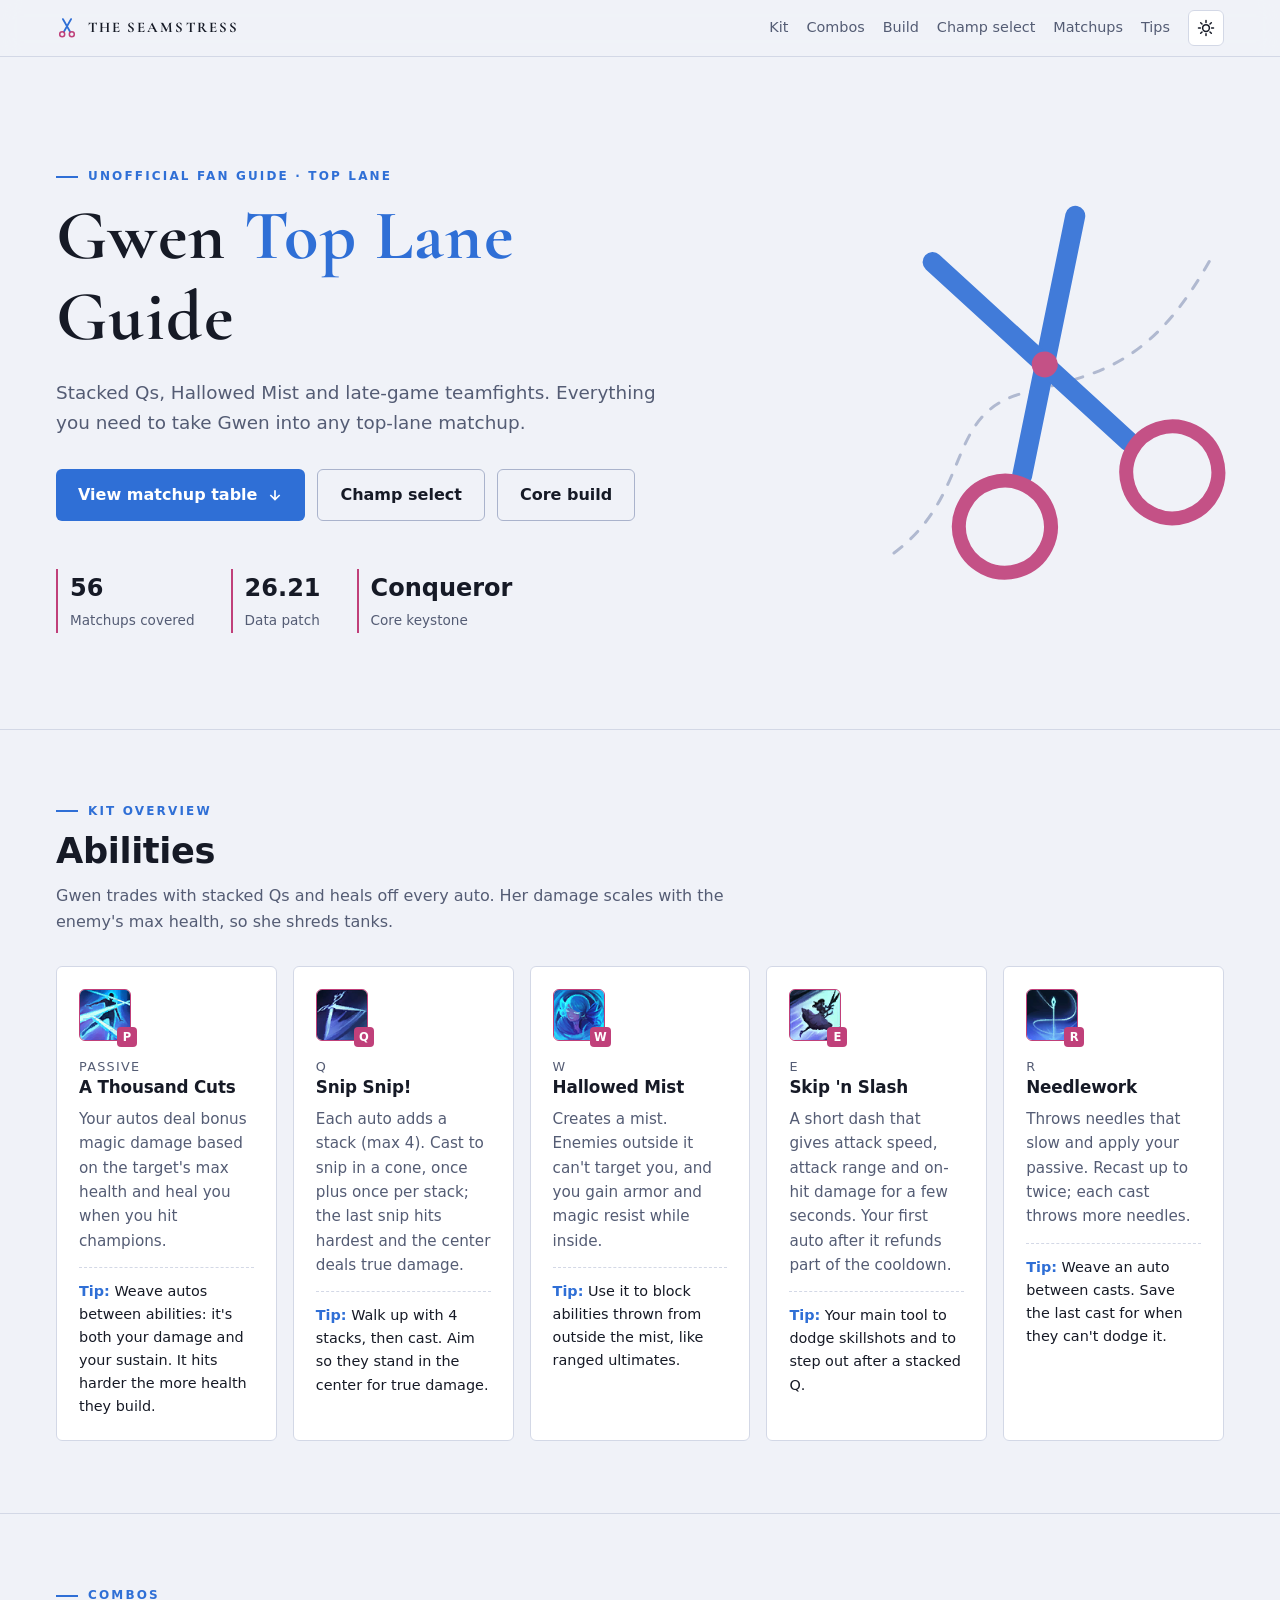
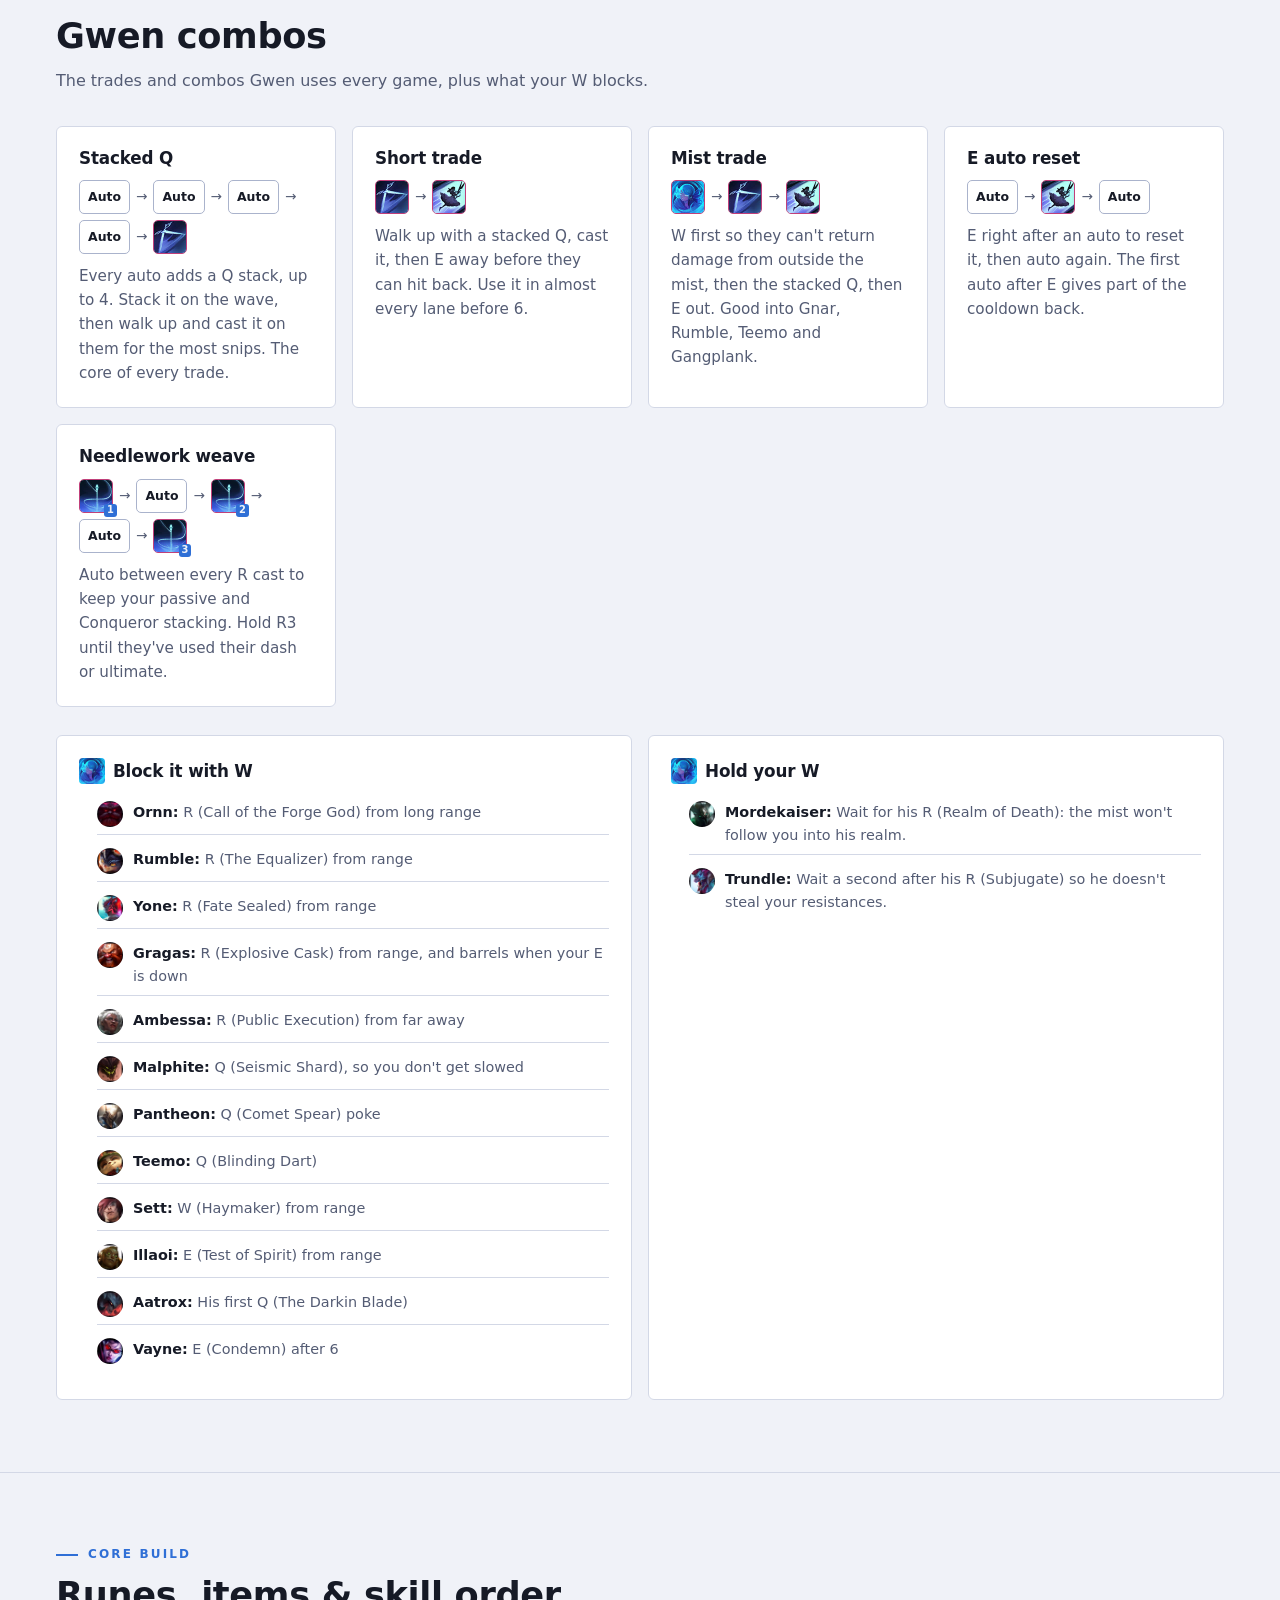
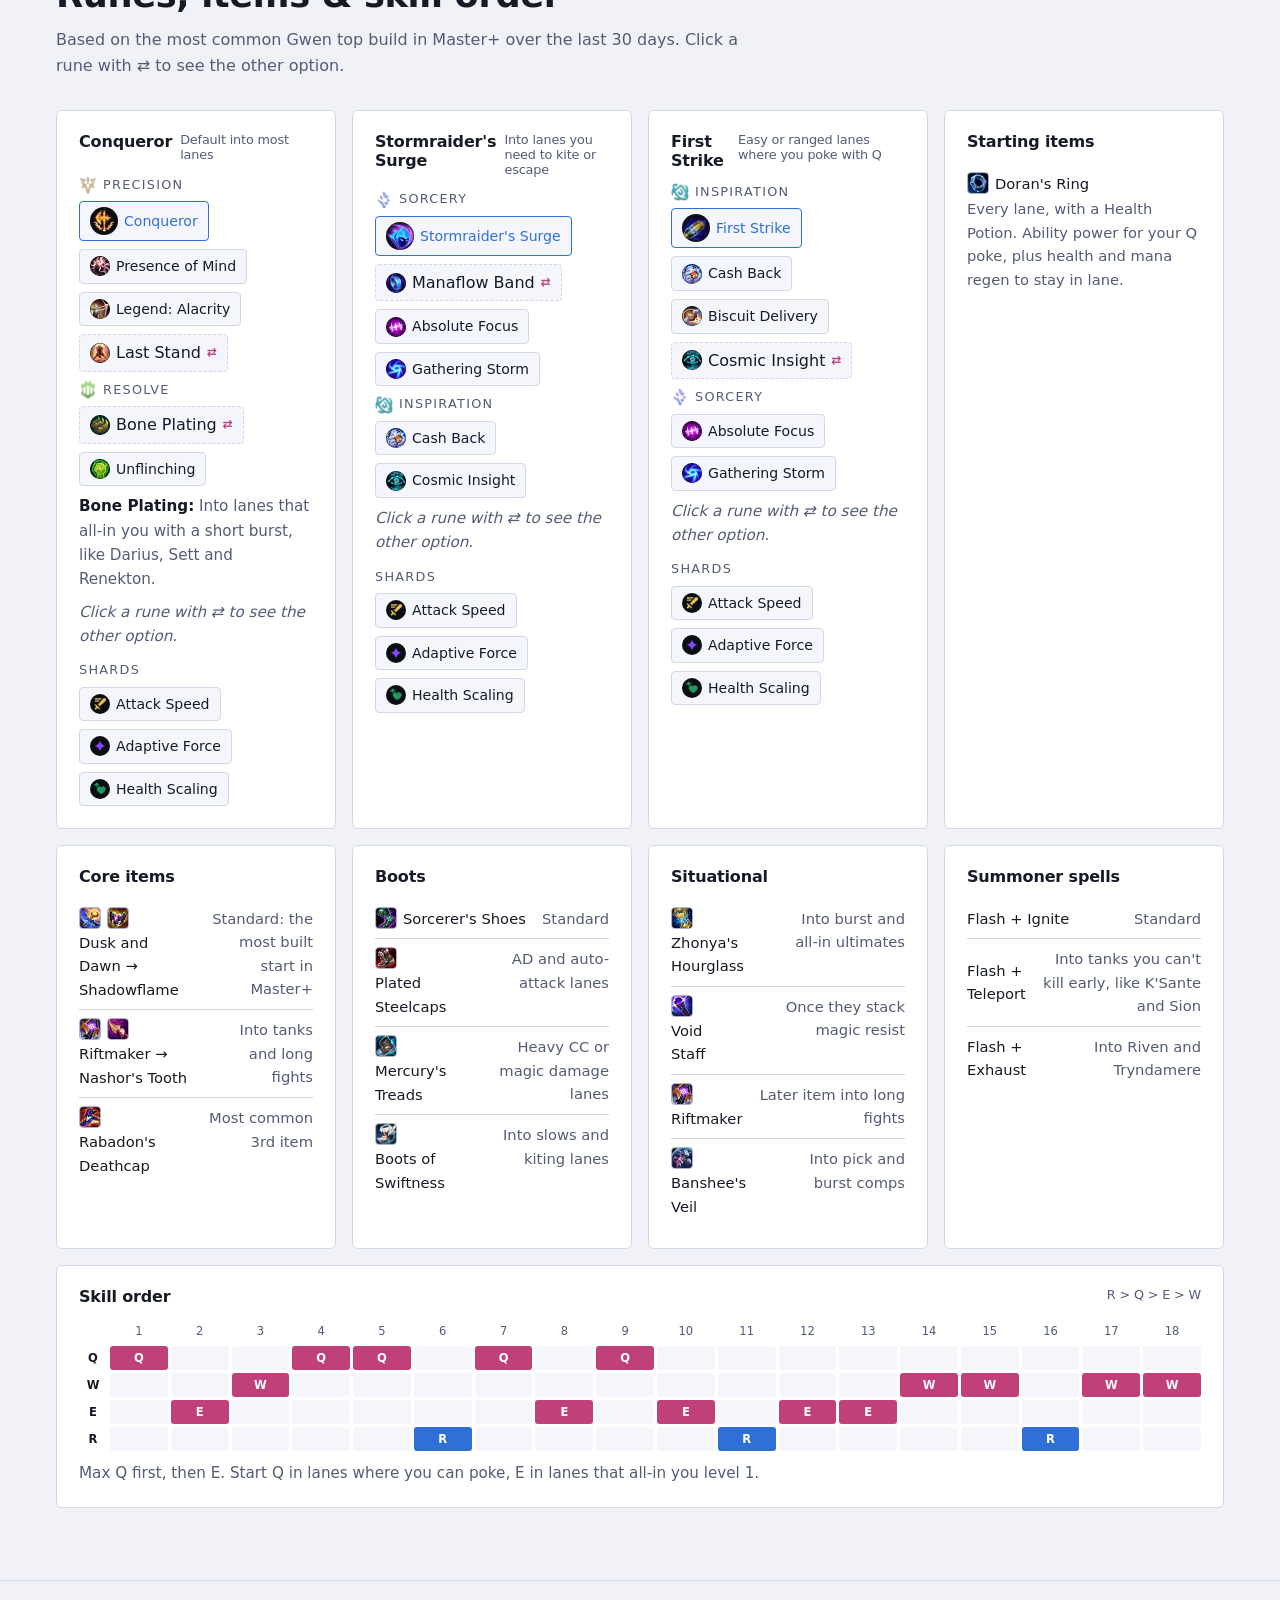
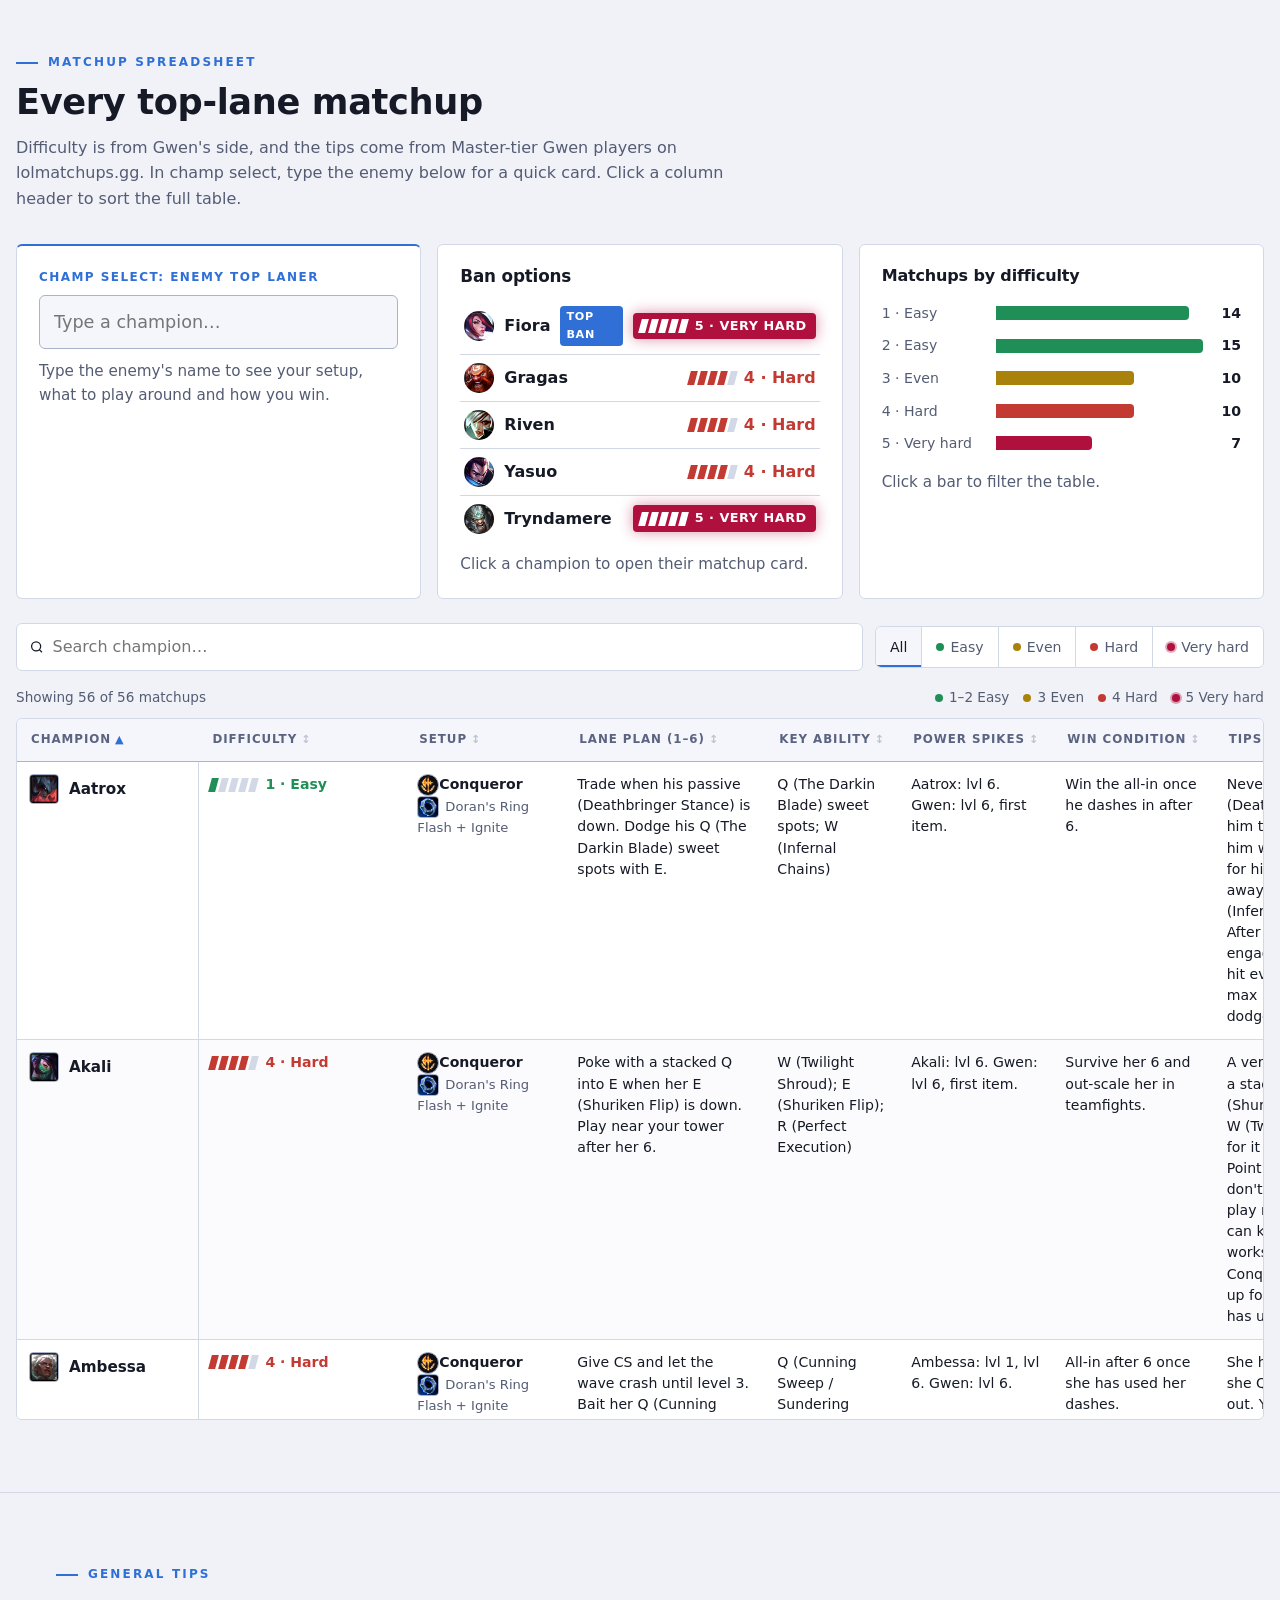
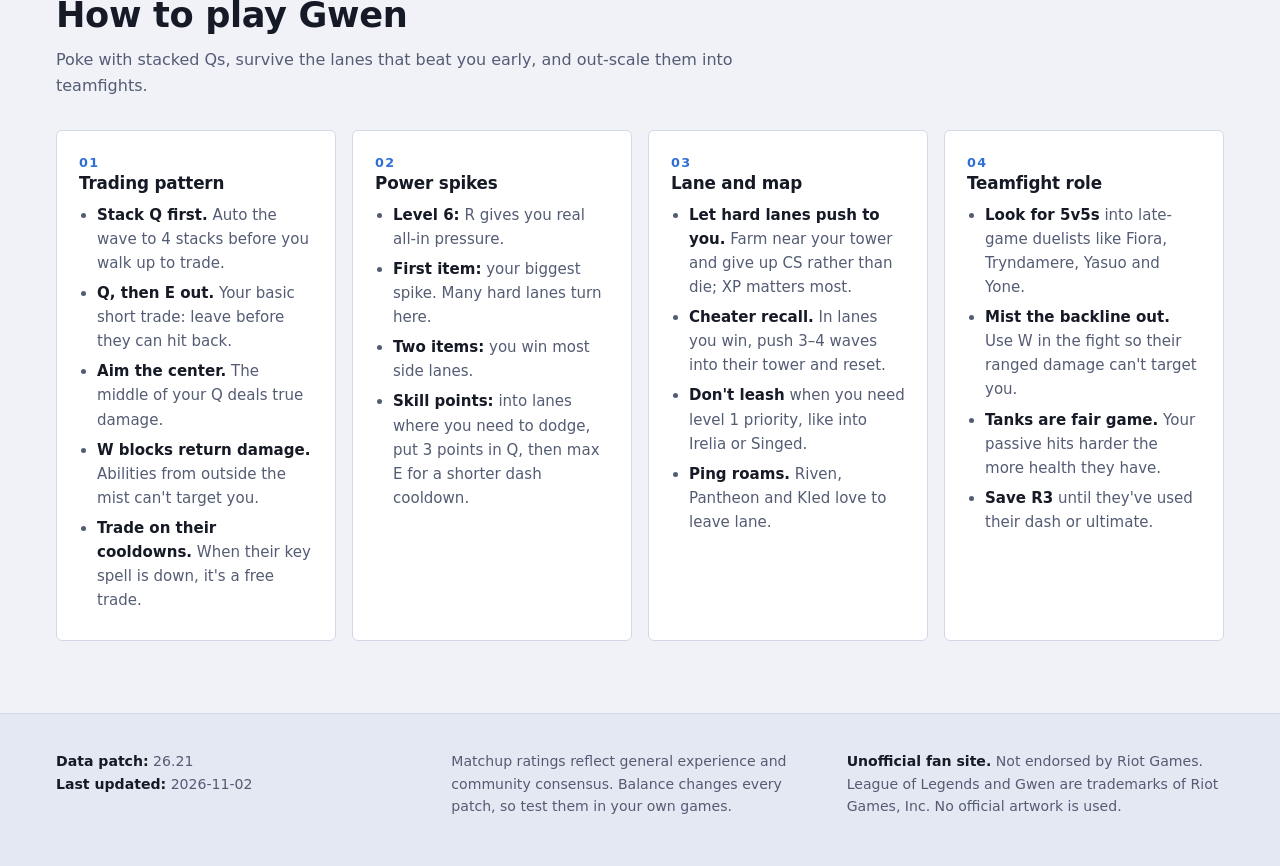
==== index.html @ 70c0755f "Add files via upload" ====
<!doctype html>
<html lang="en">
<head>
<meta charset="utf-8">
<meta name="viewport" content="width=device-width, initial-scale=1">
<title>Gwen Top Guide</title>
<meta name="description" content="A Gwen top lane guide: runes, build, combos and a searchable sheet of every matchup with setup, lane plan and win condition.">
<meta name="theme-color" content="#0d1018">
<!-- Preview card for links shared on Discord, Reddit, Twitter/X -->
<meta property="og:type" content="website">
<meta property="og:url" content="https://holymolystar.github.io/gwen-guide/">
<meta property="og:title" content="Gwen Top Lane Guide">
<meta property="og:description" content="Runes, build, combos and every top-lane matchup for Gwen.">
<meta property="og:image" content="https://holymolystar.github.io/gwen-guide/og-image.png">
<meta property="og:image:width" content="1200">
<meta property="og:image:height" content="630">
<meta name="twitter:card" content="summary_large_image">
<meta name="twitter:image" content="https://holymolystar.github.io/gwen-guide/og-image.png">
<meta name="twitter:title" content="Gwen Top Lane Guide">
<meta name="twitter:description" content="Runes, build, combos and every top-lane matchup for Gwen.">
<link rel="icon" type="image/svg+xml" href="data:image/svg+xml,%3Csvg xmlns='http://www.w3.org/2000/svg' viewBox='0 0 64 64'%3E%3Crect width='64' height='64' rx='12' fill='%230d1018'/%3E%3Cg fill='none' stroke-linecap='round'%3E%3Cpath d='M23 43L44 6M41 43L20 6' stroke='%237fb2ff' stroke-width='5'/%3E%3Ccircle cx='18' cy='50' r='7' stroke='%23f08cb6' stroke-width='4'/%3E%3Ccircle cx='46' cy='50' r='7' stroke='%23f08cb6' stroke-width='4'/%3E%3C/g%3E%3C/svg%3E">
<style>
  :root {
    --bg: #0f1419;
    --bg-2: #161d25;
    --surface: #1b232d;
    --surface-2: #222c38;
    --line: #2f3b49;
    --line-strong: #46556a;
    --text: #e6ebf0;
    --text-dim: #9aa7b6;
    --steel: #b9c4d0;
    --accent: #d8b25a;
    --accent-2: #4fd1e0;
    --accent-ink: #11161c;
    --easy: #3fb67a;
    --even: #d9b53c;
    --hard: #e0574f;
    --vhard: #ff2e63;
    --shadow: 0 10px 30px rgba(0,0,0,.35);
    --radius: 6px;
    color-scheme: dark;
  }
  :root[data-theme="light"] {
    --bg: #eef1f5;
    --bg-2: #e3e8ee;
    --surface: #ffffff;
    --surface-2: #f4f6f9;
    --line: #d3dae3;
    --line-strong: #aeb9c7;
    --text: #18202a;
    --text-dim: #566375;
    --steel: #5b6878;
    --accent: #a77a14;
    --accent-2: #0b8a99;
    --accent-ink: #ffffff;
    --easy: #1f8f57;
    --even: #a8820b;
    --hard: #c23a32;
    --vhard: #b0103d;
    --shadow: 0 10px 30px rgba(20,30,45,.10);
    color-scheme: light;
  }
  @media (prefers-color-scheme: light) {
    :root:not([data-theme="dark"]) {
      --bg: #eef1f5; --bg-2: #e3e8ee; --surface: #ffffff; --surface-2: #f4f6f9;
      --line: #d3dae3; --line-strong: #aeb9c7; --text: #18202a; --text-dim: #566375;
      --steel: #5b6878; --accent: #a77a14; --accent-2: #0b8a99; --accent-ink: #ffffff;
      --easy: #1f8f57; --even: #a8820b; --hard: #c23a32; --vhard: #b0103d;
      --shadow: 0 10px 30px rgba(20,30,45,.10);
      color-scheme: light;
    }
  }

  * { box-sizing: border-box; }
  html { scroll-behavior: smooth; }
  body {
    margin: 0;
    background: var(--bg);
    color: var(--text);
    font: 16px/1.6 "Inter", "Segoe UI", system-ui, -apple-system, Roboto, Helvetica, Arial, sans-serif;
    -webkit-font-smoothing: antialiased;
  }
  a { color: var(--accent-2); }
  .wrap { max-width: 1200px; margin: 0 auto; padding: 0 16px; }
  .wrap.wide { max-width: 1480px; }
  section { padding: 72px 0; border-top: 1px solid var(--line); }
  h1, h2, h3 { line-height: 1.15; letter-spacing: -.01em; margin: 0; }
  h2 { font-size: clamp(1.6rem, 3vw, 2.2rem); }
  .eyebrow {
    font-size: .75rem; font-weight: 700; letter-spacing: .18em; text-transform: uppercase;
    color: var(--accent); margin-bottom: 10px; display: flex; align-items: center; gap: 10px;
  }
  .eyebrow::before { content: ""; width: 22px; height: 2px; background: var(--accent); }
  .section-lead { color: var(--text-dim); max-width: 70ch; margin: 12px 0 32px; }

  /* Top bar */
  .topbar {
    position: sticky; top: 0; z-index: 50;
    background: color-mix(in srgb, var(--bg) 85%, transparent);
    backdrop-filter: blur(10px);
    border-bottom: 1px solid var(--line);
  }
  .topbar .wrap { display: flex; align-items: center; justify-content: space-between; height: 56px; gap: 12px; }
  .brand { display: flex; align-items: center; gap: 10px; font-weight: 700; letter-spacing: .04em; color: var(--text); text-decoration: none; }
  .brand-mark { width: 22px; height: 22px; position: relative; }
  .brand-mark::before, .brand-mark::after {
    content: ""; position: absolute; inset: 0; border: 2px solid var(--accent); transform: rotate(45deg);
  }
  .brand-mark::after { inset: 6px; background: var(--accent-2); border: 0; }
  .nav { display: flex; gap: 18px; align-items: center; }
  .nav a { color: var(--text-dim); text-decoration: none; font-size: .9rem; transition: color .2s; }
  .nav a:hover { color: var(--text); }
  .nav a.nav-cta { color: var(--accent-ink); background: var(--accent); font-weight: 700; padding: 6px 12px; border-radius: var(--radius); }
  .nav a.nav-cta:hover { color: var(--accent-ink); filter: brightness(1.08); }
  @media (max-width: 760px) { .nav a.nav-cta { display: inline-block; font-size: .8rem; padding: 5px 10px; } }
  .toplane-banner { margin-top: 28px; display: flex; align-items: center; justify-content: space-between; gap: 20px; flex-wrap: wrap;
    padding: 24px; border: 1px solid var(--accent); border-radius: var(--radius); text-decoration: none; color: var(--text);
    background: linear-gradient(135deg, color-mix(in srgb, var(--accent) 14%, var(--surface)), var(--surface)); }
  .toplane-banner h3 { font-size: 1.2rem; }
  .toplane-banner p { color: var(--text-dim); margin: 8px 0 0; max-width: 60ch; }
  .toplane-banner:hover { box-shadow: var(--shadow); }
  @media (max-width: 760px) { .nav a { display: none; } }
  .icon-btn {
    background: var(--surface); color: var(--text); border: 1px solid var(--line);
    width: 36px; height: 36px; border-radius: var(--radius); cursor: pointer; display: grid; place-items: center;
    transition: border-color .2s, transform .2s;
  }
  .icon-btn:hover { border-color: var(--accent); }

  /* Hero */
  .hero { position: relative; overflow: hidden; padding: 110px 0 96px; border-top: 0; }
  .hero-grid {
    position: absolute; inset: 0; pointer-events: none; opacity: .5;
    background-image:
      linear-gradient(var(--line) 1px, transparent 1px),
      linear-gradient(90deg, var(--line) 1px, transparent 1px);
    background-size: 48px 48px;
    mask-image: radial-gradient(ellipse at 70% 40%, #000 0%, transparent 70%);
    -webkit-mask-image: radial-gradient(ellipse at 70% 40%, #000 0%, transparent 70%);
  }
  .hero-blades { position: absolute; right: -60px; top: 40px; width: 520px; height: 520px; pointer-events: none; }
  @media (max-width: 900px) { .hero-blades { opacity: .25; right: -200px; } }
  .hero h1 { font-size: clamp(2.4rem, 6vw, 4.4rem); font-weight: 800; max-width: 14ch; }
  .hero h1 span { color: var(--accent); }
  .hero p { color: var(--text-dim); font-size: 1.15rem; max-width: 52ch; margin: 20px 0 32px; }
  .btn {
    display: inline-flex; align-items: center; gap: 10px; cursor: pointer;
    background: var(--accent); color: var(--accent-ink); border: 0; font: inherit; font-weight: 700;
    padding: 12px 22px; border-radius: var(--radius); text-decoration: none;
    clip-path: polygon(0 0, calc(100% - 12px) 0, 100% 12px, 100% 100%, 12px 100%, 0 calc(100% - 12px));
    transition: transform .2s, filter .2s;
  }
  .btn:hover { transform: translateY(-2px); filter: brightness(1.08); }
  .btn.ghost {
    background: transparent; color: var(--text); border: 1px solid var(--line-strong); clip-path: none;
  }
  .btn.ghost:hover { border-color: var(--accent-2); color: var(--accent-2); }
  .hero-stats { display: flex; gap: 36px; margin-top: 48px; flex-wrap: wrap; }
  .hero-stats div { border-left: 2px solid var(--accent-2); padding-left: 12px; }
  .hero-stats b { display: block; font-size: 1.5rem; }
  .hero-stats span { color: var(--text-dim); font-size: .85rem; }

  /* Cards */
  .grid { display: grid; gap: 16px; grid-template-columns: repeat(auto-fit, minmax(210px, 1fr)); }
  .card {
    background: var(--surface); border: 1px solid var(--line); border-radius: var(--radius);
    padding: 22px; position: relative; transition: border-color .25s, transform .25s, box-shadow .25s;
  }
  .card::after {
    content: ""; position: absolute; top: -1px; right: -1px; width: 18px; height: 18px;
    border-top: 2px solid var(--accent); border-right: 2px solid var(--accent); opacity: 0; transition: opacity .25s;
  }
  .card:hover { border-color: var(--line-strong); transform: translateY(-3px); box-shadow: var(--shadow); }
  .card:hover::after { opacity: 1; }
  .key {
    width: 40px; height: 40px; display: grid; place-items: center; font-weight: 800; color: var(--accent-2);
    border: 1.5px solid var(--accent-2); transform: rotate(45deg); margin: 6px 0 18px 4px;
  }
  .key span { transform: rotate(-45deg); }
  /* Icons (embedded Data Dragon art) */
  .ability { position: relative; width: 52px; height: 52px; margin: 0 0 16px; }
  .ability img { width: 52px; height: 52px; border-radius: 6px; border: 1.5px solid var(--accent-2); display: block; }
  .ability b {
    position: absolute; right: -6px; bottom: -6px; min-width: 20px; height: 20px; padding: 0 4px;
    display: grid; place-items: center; font-size: .72rem; border-radius: 4px;
    background: var(--accent-2); color: var(--accent-ink);
  }
  .ico { display: inline-block; vertical-align: middle; border-radius: 4px; border: 1px solid var(--line-strong); flex: none; }
  .ico-champ { width: 30px; height: 30px; margin-right: 10px; }
  .ico-item { width: 22px; height: 22px; margin-right: 6px; }
  .champ-name { display: inline-flex; align-items: center; }
  .item-label { display: flex; align-items: center; flex-wrap: wrap; gap: 2px 0; }
  .card h3 { font-size: 1.05rem; }
  .card .sub { color: var(--text-dim); font-size: .8rem; text-transform: uppercase; letter-spacing: .1em; }
  .card p { color: var(--text-dim); margin: 10px 0 0; font-size: .95rem; }
  .card .tip { margin-top: 14px; padding-top: 12px; border-top: 1px dashed var(--line); font-size: .9rem; color: var(--text); }
  .card .tip b { color: var(--accent); }

  /* Build */
  .build-grid { display: grid; gap: 16px; grid-template-columns: repeat(auto-fit, minmax(280px, 1fr)); }
  .build-card h3 { font-size: 1rem; margin-bottom: 12px; display: flex; justify-content: space-between; gap: 8px; }
  .build-card h3 small { color: var(--text-dim); font-weight: 500; font-size: .8rem; }
  .chips { display: flex; flex-wrap: wrap; gap: 8px; }
  .chip {
    background: var(--surface-2); border: 1px solid var(--line); padding: 5px 10px; border-radius: 4px; font-size: .88rem;
  }
  .chip.primary { border-color: var(--accent); color: var(--accent); }
  b.ks { display: inline-flex; align-items: center; gap: 6px; }
  .ico-rune { width: 22px; height: 22px; border-radius: 50%; background: #0b0f14; flex: none; }
  .rune-chip { display: inline-flex; align-items: center; gap: 6px; }
  button.rune-chip { font: inherit; color: inherit; cursor: pointer; border-style: dashed; }
  button.rune-chip:hover, button.rune-chip:focus-visible { border-color: var(--accent-2); }
  button.rune-chip.swapped { border-style: solid; border-color: var(--accent-2); color: var(--accent-2); }
  .rune-chip .swap { font-size: .75rem; color: var(--accent-2); font-weight: 800; }
  .rune-note { margin: 0 0 8px !important; font-size: .85rem; color: var(--text-dim); }
  .rune-note b { color: var(--text); }
  .rune-hint { margin: 0 0 12px !important; font-size: .78rem; color: var(--text-dim); font-style: italic; }
  .rune-chip img { width: 20px; height: 20px; border-radius: 50%; background: #0b0f14; }
  .rune-chip.primary img { width: 28px; height: 28px; }
  .card .sub.tree { display: flex; align-items: center; gap: 6px; }
  .card .sub.tree img { width: 18px; height: 18px; }
  .list { margin: 0; padding: 0; list-style: none; }
  .list li { padding: 8px 0; border-bottom: 1px solid var(--line); display: flex; justify-content: space-between; gap: 12px; font-size: .92rem; }
  .list li:last-child { border-bottom: 0; }
  .list.stack li { flex-direction: column; gap: 2px; }
  .list.stack li span { text-align: left; }
  .list li span { color: var(--text-dim); text-align: right; }
  .skill-order { display: grid; grid-template-columns: 28px repeat(18, minmax(18px, 1fr)); gap: 3px; font-size: .72rem; overflow-x: auto; }
  .skill-order div { height: 24px; display: grid; place-items: center; border-radius: 3px; background: var(--surface-2); color: var(--text-dim); }
  .skill-order .lbl { background: transparent; color: var(--text); font-weight: 700; }
  .skill-order .on { background: var(--accent-2); color: var(--accent-ink); font-weight: 700; }
  .skill-order .on.r { background: var(--accent); }
  .skill-order .lvl { background: transparent; }
  .note { font-size: .85rem; color: var(--text-dim); margin-top: 12px; }
  .about { display: grid; gap: 28px; grid-template-columns: repeat(auto-fit, minmax(300px, 1fr)); align-items: center; }
  .proof { margin: 0; justify-self: center; max-width: 100%; }
  .proof img {
    display: block; max-width: 100%; height: auto; border-radius: var(--radius);
    border: 1px solid var(--line-strong); box-shadow: var(--shadow);
  }
  .proof figcaption { margin-top: 8px; font-size: .8rem; color: var(--text-dim); text-align: center; }
  /* Matchup table */
  .toolbar { display: flex; flex-wrap: wrap; gap: 12px; align-items: center; margin-bottom: 16px; }
  .search {
    flex: 1 1 240px; display: flex; align-items: center; gap: 8px;
    background: var(--surface); border: 1px solid var(--line); border-radius: var(--radius); padding: 0 12px;
    transition: border-color .2s;
  }
  .search:focus-within { border-color: var(--accent-2); }
  .search input { background: transparent; border: 0; outline: 0; color: var(--text); font: inherit; padding: 10px 0; width: 100%; }
  .seg { display: flex; border: 1px solid var(--line); border-radius: var(--radius); overflow: hidden; flex-wrap: wrap; }
  .seg button {
    background: var(--surface); color: var(--text-dim); border: 0; border-right: 1px solid var(--line);
    padding: 9px 14px; font: inherit; font-size: .88rem; cursor: pointer; transition: background .2s, color .2s;
    display: flex; align-items: center; gap: 6px;
  }
  .seg button:last-child { border-right: 0; }
  .seg button:hover { color: var(--text); }
  .seg button[aria-pressed="true"] { background: var(--surface-2); color: var(--text); box-shadow: inset 0 -2px 0 var(--accent); }
  .dot { width: 8px; height: 8px; border-radius: 50%; display: inline-block; }
  .dot.easy { background: var(--easy); } .dot.even { background: var(--even); } .dot.hard { background: var(--hard); }
  .dot.vhard { background: var(--vhard); box-shadow: 0 0 0 2px color-mix(in srgb, var(--vhard) 35%, transparent); }
  .meta-row { display: flex; justify-content: space-between; align-items: center; flex-wrap: wrap; gap: 8px; font-size: .85rem; color: var(--text-dim); margin-bottom: 10px; }
  .legend { display: flex; gap: 14px; flex-wrap: wrap; align-items: center; }
  .legend span { display: inline-flex; align-items: center; gap: 6px; }

  .table-wrap {
    border: 1px solid var(--line); border-radius: var(--radius); background: var(--surface);
    overflow: auto; max-height: 78vh; -webkit-overflow-scrolling: touch;
  }
  table { border-collapse: separate; border-spacing: 0; width: 100%; min-width: 1180px; font-size: .88rem; line-height: 1.5; }
  thead th {
    position: sticky; top: 0; z-index: 3; background: var(--surface-2); text-align: left;
    font-size: .74rem; letter-spacing: .08em; text-transform: uppercase; color: var(--steel);
    padding: 12px 14px; border-bottom: 1px solid var(--line-strong); white-space: nowrap; cursor: pointer; user-select: none;
  }
  thead th:hover { color: var(--text); }
  thead th .arrow { opacity: .35; margin-left: 4px; font-size: .7rem; }
  thead th[aria-sort="ascending"] .arrow, thead th[aria-sort="descending"] .arrow { opacity: 1; color: var(--accent); }
  thead th:first-child, tbody td:first-child { position: sticky; left: 0; }
  thead th:first-child { z-index: 4; }
  tbody td:first-child { background: var(--surface); z-index: 1; box-shadow: 1px 0 0 var(--line); }
  tbody td { padding: 12px 12px; border-bottom: 1px solid var(--line); vertical-align: top; }
  tbody tr.row { transition: background .15s; }
  tbody tr.row:hover td { background: var(--surface-2); }
  tbody tr.row:nth-child(even) td { background: color-mix(in srgb, var(--surface-2) 45%, var(--surface)); }
  tbody tr.row:nth-child(even):hover td { background: var(--surface-2); }
  .col-champ { min-width: 110px; font-weight: 700; white-space: nowrap; font-size: .95rem; }
  .col-wide { min-width: 200px; }
  .col-mid { min-width: 120px; }
  .col-narrow { white-space: nowrap; }
  .col-setup { min-width: 160px; }
  .col-tips { min-width: 290px; }
  .setup b { display: block; color: var(--text); }
  .setup span { display: block; color: var(--text-dim); font-size: .82rem; }
  .storm-plan {
    margin-bottom: 8px; padding: 6px 8px; border-left: 2px solid var(--accent-2); border-radius: 3px;
    background: color-mix(in srgb, var(--accent-2) 10%, transparent); font-size: .84rem;
  }
  .storm-plan b { color: var(--accent-2); }

  /* Champ-select quick view + difficulty chart */
  .quick-grid { display: grid; gap: 16px; grid-template-columns: repeat(auto-fit, minmax(300px, 1fr)); margin-bottom: 24px; }
  .quick { border-top: 2px solid var(--accent); scroll-margin-top: 72px; }
  .quick-label { display: block; font-size: .75rem; font-weight: 700; letter-spacing: .12em; text-transform: uppercase; color: var(--accent); margin-bottom: 8px; }
  .quick-input {
    width: 100%; font: inherit; font-size: 1.1rem; padding: 12px 14px; border-radius: var(--radius);
    background: var(--surface-2); color: var(--text); border: 1px solid var(--line-strong);
  }
  .quick-input:focus { outline: none; border-color: var(--accent-2); }
  .qempty { color: var(--text-dim); font-size: .92rem; margin: 14px 0 0; }
  .ban-list { list-style: none; margin: 12px 0 0; padding: 0; }
  .ban-list li + li { border-top: 1px solid var(--line); }
  .ban-list button { all: unset; box-sizing: border-box; width: 100%; display: flex; align-items: center; gap: 10px; padding: 8px 4px; cursor: pointer; border-radius: 6px; }
  .ban-list button:hover, .ban-list button:focus-visible { background: var(--surface-2); }
  .ban-list img { width: 30px; height: 30px; border-radius: 50%; }
  .ban-list .ban-name { font-weight: 700; flex: 1; }
  .ban-list .my-ban { font-size: .7rem; font-weight: 800; letter-spacing: .06em; text-transform: uppercase; color: var(--accent-ink); background: var(--accent); border-radius: 4px; padding: 2px 6px; }
  .qcard { margin-top: 16px; }
  .qhead { display: flex; align-items: center; gap: 14px; margin-bottom: 14px; }
  .qhead img { width: 56px; height: 56px; border-radius: 6px; border: 1px solid var(--line-strong); }
  .qhead h3 { font-size: 1.3rem; margin-bottom: 6px; }
  .qcard dl { margin: 0; display: grid; gap: 12px; }
  .qcard dt { font-size: .7rem; font-weight: 700; letter-spacing: .12em; text-transform: uppercase; color: var(--accent-2); margin-bottom: 2px; }
  .qcard dd { margin: 0; font-size: .98rem; }
  .qcard .setup-line { display: flex; flex-wrap: wrap; align-items: center; gap: 4px 10px; }
  .qmore { margin-top: 14px; display: flex; flex-wrap: wrap; gap: 8px; align-items: center; font-size: .85rem; color: var(--text-dim); }
  .linkbtn {
    background: none; border: 1px solid var(--line-strong); color: var(--text); font: inherit; font-size: .85rem;
    padding: 5px 10px; border-radius: var(--radius); cursor: pointer;
  }
  .linkbtn:hover { border-color: var(--accent-2); color: var(--accent-2); }
  .diff-chart h3 { font-size: 1rem; margin-bottom: 12px; }
  .bar-row {
    display: grid; grid-template-columns: 104px 1fr 28px; align-items: center; gap: 10px; width: 100%;
    background: none; border: 0; padding: 5px 0; color: var(--text); font: inherit; font-size: .88rem; cursor: pointer; text-align: left;
  }
  .bar-track { height: 14px; display: block; }
  .bar { display: block; height: 100%; min-width: 4px; border-radius: 0 4px 4px 0; transition: filter .15s; }
  .bar.easy { background: var(--easy); } .bar.even { background: var(--even); } .bar.hard { background: var(--hard); } .bar.vhard { background: var(--vhard); }
  .bar-val { font-weight: 700; text-align: right; color: var(--text); }
  .bar-label { color: var(--text-dim); white-space: nowrap; }
  .bar-row:hover .bar, .bar-row:focus-visible .bar { filter: brightness(1.15); }
  .bar-row:hover .bar-label { color: var(--text); }
  .bar-row[aria-pressed="true"] .bar-label { color: var(--text); font-weight: 700; }
  .diff { display: inline-flex; align-items: center; gap: 8px; font-weight: 700; white-space: nowrap; }
  .pips { display: inline-flex; gap: 3px; }
  .pips i { width: 7px; height: 14px; background: var(--line); transform: skewX(-15deg); }
  .diff.easy { color: var(--easy); } .diff.even { color: var(--even); } .diff.hard { color: var(--hard); }
  .diff.easy .pips i.f { background: var(--easy); }
  .diff.even .pips i.f { background: var(--even); }
  .diff.hard .pips i.f { background: var(--hard); }
  /* 5 = very hard: solid badge so it reads differently from 4 at a glance */
  .diff.vhard {
    color: #fff; background: var(--vhard); padding: 3px 9px 3px 7px; border-radius: 4px;
    text-transform: uppercase; letter-spacing: .04em; font-size: .8rem;
    box-shadow: 0 0 14px color-mix(in srgb, var(--vhard) 45%, transparent);
  }
  .diff.vhard .pips i { background: rgba(255,255,255,.3); }
  .diff.vhard .pips i.f { background: #fff; }
  tbody tr.row.vhard td:first-child { box-shadow: inset 3px 0 0 var(--vhard), 1px 0 0 var(--line); }
  .empty { padding: 40px; text-align: center; color: var(--text-dim); }

  /* Personal stats */

  /* Tips */
  .tips { display: grid; gap: 16px; grid-template-columns: repeat(auto-fit, minmax(260px, 1fr)); }
  .tips ul { margin: 10px 0 0; padding-left: 18px; color: var(--text-dim); font-size: .94rem; }
  .tips li { margin-bottom: 6px; }
  .tips li b { color: var(--text); }
  .tips .num { font-size: .8rem; font-weight: 800; color: var(--accent); letter-spacing: .1em; }

  /* Combos & dodges */
  .combo-seq { display: flex; flex-wrap: wrap; align-items: center; gap: 6px; margin: 12px 0 4px; }
  .combo-seq img { width: 34px; height: 34px; border-radius: 5px; border: 1.5px solid var(--accent-2); display: block; }
  .combo-seq .step { position: relative; }
  .combo-seq .step b { position: absolute; right: -4px; bottom: -4px; font-size: .62rem; background: var(--accent); color: var(--bg); border-radius: 3px; padding: 0 3px; line-height: 1.3; }
  .combo-seq .step-txt { border: 1px solid var(--line-strong); border-radius: 5px; padding: 6px 8px; font-size: .78rem; font-weight: 700; }
  .combo-seq .arr { color: var(--text-dim); font-size: .85rem; }
  .dodge-grid { margin-top: 28px; }
  .dodge-list { margin: 10px 0 0; padding: 0; list-style: none; }
  .dodge-list li { display: flex; gap: 10px; align-items: flex-start; padding: 7px 0; border-bottom: 1px solid var(--line); font-size: .9rem; color: var(--text-dim); }
  .dodge-list li:last-child { border-bottom: 0; }
  .dodge-list li img { width: 26px; height: 26px; border-radius: 50%; flex: none; }
  .dodge-list li b { color: var(--text); }
  footer { border-top: 1px solid var(--line); padding: 36px 0 48px; color: var(--text-dim); font-size: .88rem; background: var(--bg-2); }
  footer .wrap { display: grid; gap: 18px; grid-template-columns: repeat(auto-fit, minmax(240px, 1fr)); }
  footer b { color: var(--text); }

  @media (prefers-reduced-motion: reduce) {
    *, *::before, *::after { transition: none !important; scroll-behavior: auto !important; }
  }
  /* ===== Gwen theme: soft blue, pink, midnight ===== */
  :root {
    --bg: #0d1018; --bg-2: #121624; --surface: #171c2b; --surface-2: #1d2335;
    --line: #283049; --line-strong: #3d4766; --text: #eceff8; --text-dim: #98a0ba; --steel: #bcc3d8;
    --accent: #7fb2ff; --accent-2: #f08cb6; --accent-ink: #0a1020;
  }
  :root[data-theme="light"] {
    --bg: #f0f2f8; --bg-2: #e4e8f2; --surface: #ffffff; --surface-2: #f5f6fb;
    --line: #d3d8e6; --line-strong: #aab3cc; --text: #161a26; --text-dim: #545c74; --steel: #5a6380;
    --accent: #2f6fd6; --accent-2: #c0407a; --accent-ink: #ffffff;
  }
  @media (prefers-color-scheme: light) {
    :root:not([data-theme="dark"]) {
      --bg: #f0f2f8; --bg-2: #e4e8f2; --surface: #ffffff; --surface-2: #f5f6fb;
      --line: #d3d8e6; --line-strong: #aab3cc; --text: #161a26; --text-dim: #545c74; --steel: #5a6380;
      --accent: #2f6fd6; --accent-2: #c0407a; --accent-ink: #ffffff;
    }
  }
  /* Minimal: serif only for the big title and brand, no extra effects */
  .hero h1, .brand { font-family: "Cormorant Garamond", Georgia, "Times New Roman", serif; letter-spacing: .02em; }
  .hero h1 { font-weight: 700; }
  .brand { letter-spacing: .14em; font-size: .92rem; }
  .brand-mark { width: 22px; height: 22px; }
  .brand-mark::before, .brand-mark::after { content: none; }
  .brand-mark svg { width: 100%; height: 100%; display: block; }
  .hero-grid { display: none; }
  .hero-blades { opacity: .9; right: 2%; top: 50%; width: 400px; height: 400px; transform: translateY(-50%); }
  @media (max-width: 900px) { .hero-blades { opacity: .18; right: -90px; width: 320px; height: 320px; } }
  .btn { clip-path: none; border-radius: var(--radius); }
  .card::after { display: none; }
  .card:hover { transform: none; }</style>
<link rel="stylesheet" href="https://fonts.googleapis.com/css2?family=Cormorant+Garamond:wght@600;700&display=swap">
</head>
<body>

<header class="topbar">
  <div class="wrap">
    <a class="brand" href="#top"><span class="brand-mark" aria-hidden="true"><svg viewBox="0 0 32 32" fill="none" stroke-linecap="round"><path d="M11.5 21.5L22 3M20.5 21.5L10 3" stroke="var(--accent)" stroke-width="2.6"/><circle cx="9" cy="25" r="3.6" stroke="var(--accent-2)" stroke-width="2.2"/><circle cx="23" cy="25" r="3.6" stroke="var(--accent-2)" stroke-width="2.2"/></svg></span> THE SEAMSTRESS</a>
    <nav class="nav">
      <a href="#kit">Kit</a>
      <a href="#combos">Combos</a>
      <a href="#build">Build</a>
      <a href="#quick">Champ select</a>
      <a href="#matchups">Matchups</a>
      <a href="#tips">Tips</a>
      <button class="icon-btn" id="themeToggle" type="button" aria-label="Toggle light and dark mode" title="Toggle theme">
        <svg width="18" height="18" viewBox="0 0 24 24" fill="none" stroke="currentColor" stroke-width="2" stroke-linecap="round"><circle cx="12" cy="12" r="4.5"/><path d="M12 2v2.5M12 19.5V22M2 12h2.5M19.5 12H22M4.9 4.9l1.8 1.8M17.3 17.3l1.8 1.8M4.9 19.1l1.8-1.8M17.3 6.7l1.8-1.8"/></svg>
      </button>
    </nav>
  </div>
</header>

<main id="top">
  <!-- HERO -->
  <section class="hero">
    <div class="hero-grid" aria-hidden="true"></div>
    <!-- Hero emblem: the scissors from the logo, scaled up, with a line of stitches -->
    <svg class="hero-blades" viewBox="0 0 400 400" aria-hidden="true" fill="none" stroke-linecap="round">
      <path d="M40 360 C 120 300, 90 220, 170 200 S 300 170, 360 60" stroke="var(--line-strong)" stroke-width="3" stroke-dasharray="10 12"/>
      <g transform="rotate(-18 200 200)">
        <path d="M144 269 L275 38" stroke="var(--accent)" stroke-width="20"/>
        <path d="M256 269 L125 38" stroke="var(--accent)" stroke-width="20"/>
        <circle cx="112" cy="312" r="46" stroke="var(--accent-2)" stroke-width="14"/>
        <circle cx="288" cy="312" r="46" stroke="var(--accent-2)" stroke-width="14"/>
        <circle cx="200" cy="170" r="13" fill="var(--accent-2)" stroke="none"/>
      </g>
    </svg>
    <div class="wrap" style="position:relative">
      <div class="eyebrow">Unofficial fan guide &middot; Top lane</div>
      <h1>Gwen <span>Top Lane</span> Guide</h1>
      <p>Stacked Qs, Hallowed Mist and late-game teamfights. Everything you need to take Gwen into any top-lane matchup.</p>
      <div style="display:flex;gap:12px;flex-wrap:wrap">
        <a class="btn" href="#matchups">View matchup table
          <svg width="16" height="16" viewBox="0 0 24 24" fill="none" stroke="currentColor" stroke-width="2.5"><path d="M12 5v14M5 12l7 7 7-7"/></svg>
        </a>
        <a class="btn ghost" href="#quick">Champ select</a>
        <a class="btn ghost" href="#build">Core build</a>
      </div>
      <div class="hero-stats">
        <div><b id="statCount">0</b><span>Matchups covered</span></div>
        <div><b id="statPatch">-</b><span>Data patch</span></div>
        <div><b>Conqueror</b><span>Core keystone</span></div>
      </div>
    </div>
  </section>

  <!-- KIT -->
  <section id="kit">
    <div class="wrap">
      <div class="eyebrow">Kit overview</div>
      <h2>Abilities</h2>
      <p class="section-lead">Gwen trades with stacked Qs and heals off every auto. Her damage scales with the enemy's max health, so she shreds tanks.</p>
      <div class="grid" id="kitGrid"></div>
    </div>
  </section>

  <!-- COMBOS & DODGES -->
  <section id="combos">
    <div class="wrap">
      <div class="eyebrow">Combos</div>
      <h2>Gwen combos</h2>
      <p class="section-lead">The trades and combos Gwen uses every game, plus what your W blocks.</p>
      <div class="tips" id="comboGrid"></div>
      <div class="tips dodge-grid" id="dodgeGrid"></div>
    </div>
  </section>

  <!-- BUILD -->
  <section id="build">
    <div class="wrap">
      <div class="eyebrow">Core build</div>
      <h2>Runes, items &amp; skill order</h2>
      <p class="section-lead" id="buildLead">Based on the most common Gwen top build in Master+ over the last 30 days. Click a rune with ⇄ to see the other option.</p>
      <div class="build-grid" id="buildGrid"></div>      <div class="card build-card" style="margin-top:16px">
        <h3>Skill order <small id="skillPriority"></small></h3>
        <div class="skill-order" id="skillOrder"></div>
        <p class="note" id="skillNote"></p>
      </div>
    </div>
  </section>

  <!-- MATCHUPS -->
  <section id="matchups">
    <div class="wrap wide">
      <div class="eyebrow">Matchup spreadsheet</div>
      <h2>Every top-lane matchup</h2>
      <p class="section-lead">Difficulty is from Gwen's side, and the tips come from Master-tier Gwen players on lolmatchups.gg. In champ select, type the enemy below for a quick card. Click a column header to sort the full table.</p>

      <div class="quick-grid">
        <div class="card quick" id="quick">
          <label class="quick-label" for="quickInput">Champ select: enemy top laner</label>
          <input id="quickInput" class="quick-input" list="champList" placeholder="Type a champion…" autocomplete="off" spellcheck="false">
          <datalist id="champList"></datalist>
          <div id="quickCard" aria-live="polite"></div>
        </div>
        <div class="card bans">
          <h3>Ban options</h3>
          <ul class="ban-list" id="banList"></ul>
          <p class="note">Click a champion to open their matchup card.</p>
        </div>
        <div class="card diff-chart">
          <h3>Matchups by difficulty</h3>
          <div id="diffChart"></div>
          <p class="note">Click a bar to filter the table.</p>
        </div>
      </div>

      <div class="toolbar">
        <label class="search">
          <svg width="16" height="16" viewBox="0 0 24 24" fill="none" stroke="currentColor" stroke-width="2" aria-hidden="true"><circle cx="11" cy="11" r="7"/><path d="M20 20l-4-4"/></svg>
          <input id="search" type="search" placeholder="Search champion…" autocomplete="off" aria-label="Search champion">
        </label>
        <div class="seg" role="group" aria-label="Filter by difficulty" id="diffFilter">
          <button type="button" data-f="all" aria-pressed="true">All</button>
          <button type="button" data-f="easy" aria-pressed="false"><span class="dot easy"></span>Easy</button>
          <button type="button" data-f="even" aria-pressed="false"><span class="dot even"></span>Even</button>
          <button type="button" data-f="hard" aria-pressed="false"><span class="dot hard"></span>Hard</button>
          <button type="button" data-f="vhard" aria-pressed="false"><span class="dot vhard"></span>Very hard</button>
        </div>
      </div>

      <div class="meta-row">
        <span id="resultCount"></span>
        <span class="legend">
          <span><span class="dot easy"></span>1–2 Easy</span>
          <span><span class="dot even"></span>3 Even</span>
          <span><span class="dot hard"></span>4 Hard</span>
          <span><span class="dot vhard"></span>5 Very hard</span>
        </span>
      </div>

      <div class="table-wrap">
        <table id="matchupTable">
          <thead><tr id="headRow"></tr></thead>
          <tbody id="tbody"></tbody>
        </table>
      </div>
    </div>
  </section>

  <!-- TIPS -->
  <section id="tips">
    <div class="wrap">
      <div class="eyebrow">General tips</div>
      <h2>How to play Gwen</h2>
      <p class="section-lead">Poke with stacked Qs, survive the lanes that beat you early, and out-scale them into teamfights.</p>
      <div class="tips">
        <div class="card">
          <div class="num">01</div>
          <h3>Trading pattern</h3>
          <ul>
            <li><b>Stack Q first.</b> Auto the wave to 4 stacks before you walk up to trade.</li>
            <li><b>Q, then E out.</b> Your basic short trade: leave before they can hit back.</li>
            <li><b>Aim the center.</b> The middle of your Q deals true damage.</li>
            <li><b>W blocks return damage.</b> Abilities from outside the mist can't target you.</li>
            <li><b>Trade on their cooldowns.</b> When their key spell is down, it's a free trade.</li>
          </ul>
        </div>
        <div class="card">
          <div class="num">02</div>
          <h3>Power spikes</h3>
          <ul>
            <li><b>Level 6:</b> R gives you real all-in pressure.</li>
            <li><b>First item:</b> your biggest spike. Many hard lanes turn here.</li>
            <li><b>Two items:</b> you win most side lanes.</li>
            <li><b>Skill points:</b> into lanes where you need to dodge, put 3 points in Q, then max E for a shorter dash cooldown.</li>
          </ul>
        </div>
        <div class="card">
          <div class="num">03</div>
          <h3>Lane and map</h3>
          <ul>
            <li><b>Let hard lanes push to you.</b> Farm near your tower and give up CS rather than die; XP matters most.</li>
            <li><b>Cheater recall.</b> In lanes you win, push 3&ndash;4 waves into their tower and reset.</li>
            <li><b>Don't leash</b> when you need level 1 priority, like into Irelia or Singed.</li>
            <li><b>Ping roams.</b> Riven, Pantheon and Kled love to leave lane.</li>
          </ul>
        </div>
        <div class="card">
          <div class="num">04</div>
          <h3>Teamfight role</h3>
          <ul>
            <li><b>Look for 5v5s</b> into late-game duelists like Fiora, Tryndamere, Yasuo and Yone.</li>
            <li><b>Mist the backline out.</b> Use W in the fight so their ranged damage can't target you.</li>
            <li><b>Tanks are fair game.</b> Your passive hits harder the more health they have.</li>
            <li><b>Save R3</b> until they've used their dash or ultimate.</li>
          </ul>
        </div>
      </div>
    </div>
  </section>
</main>

<footer>
  <div class="wrap">
    <div><b>Data patch:</b> <span id="footPatch"></span><br><b>Last updated:</b> <span id="footUpdated"></span></div>
    <div>Matchup ratings reflect general experience and community consensus. Balance changes every patch, so test them in your own games.</div>
    <div><b>Unofficial fan site.</b> Not endorsed by Riot Games. League of Legends and Gwen are trademarks of Riot Games, Inc. No official artwork is used.</div>
  </div>
</footer>

<script>
/* =====================================================================
   EDIT EACH PATCH
   ---------------------------------------------------------------------
   SITE      – patch label + last-updated date (footer & hero)
   BUILD     – runes, items, skill order
   MATCHUPS  – one object per champion. Fields:
     champion     string
     difficulty   1–5 (1–2 easy, 3 even, 4–5 hard), from Gwen's side
     keystone     "Grasp of the Undying" | "Conqueror" | …
     start        starting item
     summoner     second summoner (Flash assumed as first)
     lanePlan     levels 1–6 plan
     dodge        key ability to dodge / play around
     spikes       their spikes vs Gwen's
     winCondition how Gwen wins the game
     notes        extra notes
     lock         fields your match data must not override, e.g. ["keystone"]
   ===================================================================== */
/* Icons (data URIs), written by build-icons.ps1. Don't edit by hand. */
/* ICONS_START */
const ICONS = {"champ":{"Aatrox":"[data-uri]","Akali":"[data-uri]","Ambessa":"[data-uri]","Anivia":"[data-uri]","Aurora":"[data-uri]","Camille":"[data-uri]","Cassiopeia":"[data-uri]","Cho\u0027Gath":"[data-uri]","Darius":"[data-uri]","Dr. Mundo":"[data-uri]","Fiora":"[data-uri]","Gangplank":"[data-uri]","Garen":"[data-uri]","Gnar":"[data-uri]","Gragas":"[data-uri]","Heimerdinger":"[data-uri]","Illaoi":"[data-uri]","Irelia":"[data-uri]","Jax":"[data-uri]","Jayce":"[data-uri]","Kayle":"[data-uri]","Kennen":"[data-uri]","Kled":"[data-uri]","K\u0027Sante":"[data-uri]","Malphite":"[data-uri]","Maokai":"[data-uri]","Mordekaiser":"[data-uri]","Nasus":"[data-uri]","Olaf":"[data-uri]","Ornn":"[data-uri]","Pantheon":"[data-uri]","Poppy":"[data-uri]","Quinn":"[data-uri]","Renekton":"[data-uri]","Riven":"[data-uri]","Rumble":"[data-uri]","Sett":"[data-uri]","Shen":"[data-uri]","Singed":"[data-uri]","Sion":"[data-uri]","Swain":"[data-uri]","Tahm Kench":"[data-uri]","Teemo":"[data-uri]","Trundle":"[data-uri]","Tryndamere":"[data-uri]","Urgot":"[data-uri]","Varus":"[data-uri]","Vayne":"[data-uri]","Vladimir":"[data-uri]","Volibear":"[data-uri]","Warwick":"[data-uri]","Wukong":"[data-uri]","Yasuo":"[data-uri]","Yone":"[data-uri]","Yorick":"[data-uri]","Zaahen":"[data-uri]"},"ability":{"P":"[data-uri]","Q":"[data-uri]","W":"[data-uri]","E":"[data-uri]","R":"[data-uri]"},"item":{"Boots":"[data-uri]","Doran\u0027s Ring":"[data-uri]","Health Potion":"[data-uri]","Dusk and Dawn":"[data-uri]","Boots of Swiftness":"[data-uri]","Sorcerer\u0027s Shoes":"[data-uri]","Plated Steelcaps":"[data-uri]","Ravenous Hydra":"[data-uri]","Trinity Force":"[data-uri]","Rabadon\u0027s Deathcap":"[data-uri]","Banshee\u0027s Veil":"[data-uri]","Mercury\u0027s Treads":"[data-uri]","Nashor\u0027s Tooth":"[data-uri]","Void Staff":"[data-uri]","Zhonya\u0027s Hourglass":"[data-uri]","Riftmaker":"[data-uri]","Shadowflame":"[data-uri]","Death\u0027s Dance":"[data-uri]"},"rune":{"Inspiration":"[data-uri]","First Strike":"[data-uri]","Cash Back":"[data-uri]","Biscuit Delivery":"[data-uri]","Cosmic Insight":"[data-uri]","Jack Of All Trades":"[data-uri]","Precision":"[data-uri]","Conqueror":"[data-uri]","Presence of Mind":"[data-uri]","Legend: Alacrity":"[data-uri]","Cut Down":"[data-uri]","Last Stand":"[data-uri]","Resolve":"[data-uri]","Grasp of the Undying":"[data-uri]","Second Wind":"[data-uri]","Bone Plating":"[data-uri]","Unflinching":"[data-uri]","Sorcery":"[data-uri]","Stormraider\u0027s Surge":"[data-uri]","Manaflow Band":"[data-uri]","Nimbus Cloak":"[data-uri]","Absolute Focus":"[data-uri]","Gathering Storm":"[data-uri]","Adaptive Force":"[data-uri]","Attack Speed":"[data-uri]","Health":"[data-uri]","Health Scaling":"[data-uri]"}};
/* ICONS_END */

/* Personal data, written by build-from-account.ps1 (null = generic guide). Don't edit by hand. */
/* MY_DATA_START */
const MY_DATA = null;
/* MY_DATA_END */

const SITE = {
  patch: "26.21",
  lastUpdated: "2026-11-02"
};

const BUILD = {
  runes: [
    {
      name: "Conqueror",
      when: "Default into most lanes",
      primary: ["Conqueror", "Presence of Mind", "Legend: Alacrity", "Last Stand"],
      primaryTree: "Precision",
      shards: ["Attack Speed", "Adaptive Force", "Health Scaling"],
      // Click a rune on the card to swap to these
      options: { "Last Stand": ["Cut Down"], "Bone Plating": ["Second Wind"] },
      notes: {
        "Cut Down": "Into tanks and health stackers you fight for a long time.",
        "Second Wind": "Into poke lanes you have to sit through, like Gangplank, Jayce and Teemo.",
        "Bone Plating": "Into lanes that all-in you with a short burst, like Darius, Sett and Renekton."
      }
    },
    {
      name: "Stormraider's Surge",
      when: "Into lanes you need to kite or escape",
      primary: ["Stormraider's Surge", "Manaflow Band", "Absolute Focus", "Gathering Storm"],
      primaryTree: "Sorcery",
      shards: ["Attack Speed", "Adaptive Force", "Health Scaling"],
      options: { "Manaflow Band": ["Nimbus Cloak"] },
      notes: { "Nimbus Cloak": "More speed after your R to kite or catch, like into Nasus and Pantheon." }
    },
    {
      name: "First Strike",
      when: "Easy or ranged lanes where you poke with Q",
      primary: ["First Strike", "Cash Back", "Biscuit Delivery", "Cosmic Insight"],
      primaryTree: "Inspiration",
      shards: ["Attack Speed", "Adaptive Force", "Health Scaling"],
      options: { "Cosmic Insight": ["Jack Of All Trades"] }
    }
  ],
  runeSecondary: {
    "Conqueror": { tree: "Resolve", runes: ["Bone Plating", "Unflinching"] },
    "Stormraider's Surge": { tree: "Inspiration", runes: ["Cash Back", "Cosmic Insight"] },
    "First Strike": { tree: "Sorcery", runes: ["Absolute Focus", "Gathering Storm"] }
  },
  summoners: [["Flash + Ignite", "Standard"], ["Flash + Teleport", "Into tanks you can't kill early, like K'Sante and Sion"], ["Flash + Exhaust", "Into Riven and Tryndamere"]],
  starting: [
    ["Doran's Ring", "Every lane, with a Health Potion. Ability power for your Q poke, plus health and mana regen to stay in lane."]
  ],
  core: [
    ["Dusk and Dawn → Shadowflame", "Standard: the most built start in Master+"],
    ["Riftmaker → Nashor's Tooth", "Into tanks and long fights"],
    ["Rabadon's Deathcap", "Most common 3rd item"]
  ],
  boots: [
    ["Sorcerer's Shoes", "Standard"],
    ["Plated Steelcaps", "AD and auto-attack lanes"],
    ["Mercury's Treads", "Heavy CC or magic damage lanes"],
    ["Boots of Swiftness", "Into slows and kiting lanes"]
  ],
  extraBoots: [],
  extraSituational: [],
  situational: [
    ["Zhonya's Hourglass", "Into burst and all-in ultimates"],
    ["Void Staff", "Once they stack magic resist"],
    ["Riftmaker", "Later item into long fights"],
    ["Banshee's Veil", "Into pick and burst comps"]
  ],
  // 18 levels; each entry is the ability leveled at that level
  skillOrder: ["Q","E","W","Q","Q","R","Q","E","Q","E","R","E","E","W","W","R","W","W"],
  skillPriority: "R > Q > E > W",
  skillNote: "Max Q first, then E. Start Q in lanes where you can poke, E in lanes that all-in you level 1."
};

const MATCHUPS = [
  { champion: "Aatrox", difficulty: 1, keystone: "Conqueror", start: "Doran's Ring", summoner: "Ignite",
    lanePlan: "Trade when his passive (Deathbringer Stance) is down. Dodge his Q (The Darkin Blade) sweet spots with E.",
    dodge: "Q (The Darkin Blade) sweet spots; W (Infernal Chains)", spikes: "Aatrox: lvl 6. Gwen: lvl 6, first item.",
    winCondition: "Win the all-in once he dashes in after 6.", notes: "Never trade while his passive (Deathbringer Stance) is up: wait for him to use it on a last hit, then hit him with a stacked Q into E. Save W for his first Q (The Darkin Blade). E away from his third Q, or out of W (Infernal Chains) if it catches you. After 6, if he uses E (Umbral Dash) to engage, you win the all-in when you hit everything. Put 3 points in Q, then max E for a shorter E cooldown to dodge his spells." },
  { champion: "Akali", difficulty: 4, keystone: "Conqueror", start: "Doran's Ring", summoner: "Ignite",
    lanePlan: "Poke with a stacked Q into E when her E (Shuriken Flip) is down. Play near your tower after her 6.",
    dodge: "W (Twilight Shroud); E (Shuriken Flip); R (Perfect Execution)", spikes: "Akali: lvl 6. Gwen: lvl 6, first item.",
    winCondition: "Survive her 6 and out-scale her in teamfights.", notes: "A very hard lane. Before 6, poke with a stacked Q into E when her E (Shuriken Flip) is down. If she drops W (Twilight Shroud), E out and wait for it to end. When she uses Q (Five Point Strike) to proc her passive, don't trade until it's down. After her 6 play near your tower, because she can kill you from full. First Strike works well here: you rarely stack Conqueror, and the extra gold makes up for lost CS. Hold your R until she has used a dash." },
  { champion: "Ambessa", difficulty: 4, keystone: "Conqueror", start: "Doran's Ring", summoner: "Ignite",
    lanePlan: "Give CS and let the wave crash until level 3. Bait her Q (Cunning Sweep), then E out.",
    dodge: "Q (Cunning Sweep / Sundering Slam); R (Public Execution)", spikes: "Ambessa: lvl 1, lvl 6. Gwen: lvl 6.",
    winCondition: "All-in after 6 once she has used her dashes.", notes: "She has a strong level 1 short trade: she Qs and runs. Bait the Q, then E out. You'll struggle to get priority, so give up CS until level 3. At level 3 only trade if you can catch her with the edge of your W. She beats you until 6. After 6, all-in if she wastes all her dashes; if she keeps one or two after a trade, play safe. When you're low, W blocks her R (Public Execution) if she throws it from far away." },
  { champion: "Anivia", difficulty: 4, keystone: "First Strike", start: "Doran's Ring", summoner: "Ignite",
    lanePlan: "Farm safely and dodge her Q (Flash Frost). Poke with Q for First Strike gold when she walks up.",
    dodge: "Q (Flash Frost); W (Crystallize); R (Glacial Storm)", spikes: "Anivia: lvl 6, first item. Gwen: lvl 6, first item.",
    winCondition: "Survive lane and win the teamfights.", notes: "She out-pushes and out-ranges you, so don't chase her through R (Glacial Storm). Keep your E to get around W (Crystallize) when she walls you off. Don't all-in while her passive (Rebirth) egg is up unless you can kill the egg too." },
  { champion: "Aurora", difficulty: 5, keystone: "Conqueror", start: "Doran's Ring", summoner: "Ignite",
    lanePlan: "Farm and dodge her Q (Twofold Hex). Only go in when her W (Across the Veil) is down.",
    dodge: "Q (Twofold Hex); W (Across the Veil); R (Between Worlds)", spikes: "Aurora: lvl 6. Gwen: lvl 6, first item.",
    winCondition: "Survive lane and catch her when her escapes are down.", notes: "She kites you all lane with W (Across the Veil) and E (The Weirding). Don't chase her into R (Between Worlds): she can hop around its edge. Wait until both escapes are down, then R to slow her and all-in." },
  { champion: "Camille", difficulty: 1, keystone: "Conqueror", start: "Doran's Ring", summoner: "Ignite",
    lanePlan: "Start Q if she starts W and poke her when she goes for last hits. Get priority and push.",
    dodge: "Q (Precision Protocol) second hit; E (Hookshot); R (The Hextech Ultimatum)", spikes: "Camille: lvl 6, first item. Gwen: lvl 6.",
    winCondition: "Win the 1v1 before her first item, then out-teamfight her.", notes: "She's weak level 1: if she starts W (Tactical Sweep), start Q and poke her on last hits. Avoid her empowered second Q (Precision Protocol). Get priority, push 3 or 4 waves into her tower and reset for a cheater recall; don't TP back, the wave will push into you. If she has no Flash, dodge her E (Hookshot) with your E. After 6 she sets up ganks well, so don't engage without vision of her jungler. Alone after 6, you win when she Es onto you; hold R3 until she has used R (The Hextech Ultimatum). Once she has her first item you lose the 1v1 unless you're ahead. For an easier early lane you can start E, but you give up late teamfight power." },
  { champion: "Cassiopeia", difficulty: 5, keystone: "Conqueror", start: "Doran's Ring", summoner: "Ignite",
    lanePlan: "Farm and dodge her Q (Noxious Blast). Don't walk up into her poison.",
    dodge: "Q (Noxious Blast); W (Miasma); R (Petrifying Gaze)", spikes: "Cassiopeia: lvl 6, first item. Gwen: lvl 6.",
    winCondition: "Survive lane and look for team plays.", notes: "Her W (Miasma) grounds you, so you can't E out of it. Turn away from her R (Petrifying Gaze): it only stuns you if you're facing her. Only go in when Q (Noxious Blast) and W (Miasma) are down." },
  { champion: "Cho'Gath", difficulty: 1, keystone: "Conqueror", start: "Doran's Ring", summoner: "Ignite",
    lanePlan: "Stack Q and poke him. Trade when his Q (Rupture) is down.",
    dodge: "Q (Rupture); W (Feral Scream)", spikes: "Cho'Gath: lvl 6, R stacks. Gwen: lvl 6, first item.",
    winCondition: "Out-scale him: your passive deals more damage the more health he has.", notes: "Dodging Q (Rupture) is the whole lane: when it's down, walk up and trade. Respect his R (Feast) when you're low. His stacked health only makes your passive hit harder." },
  { champion: "Darius", difficulty: 3, keystone: "Conqueror", start: "Doran's Ring", summoner: "Ignite",
    lanePlan: "Start E for his level 1 all-in and survive until 6. Only take long trades if you kill him before his bleed stacks.",
    dodge: "Q (Decimate) outer blade; E (Apprehend)", spikes: "Darius: lvl 1–3, lvl 6. Gwen: lvl 6, first item.",
    winCondition: "Survive until 6; one kill and you snowball.", notes: "Start E because of his all-in. In long trades, kill him before he stacks his passive (Hemorrhage); if he'll get it, don't fight. You lose every all-in before 6. Ignite is a must, or he bullies you too much. E into the inside of his Q (Decimate) or out of it so he doesn't heal. Give up CS if you have to: you out-scale him if he's only a little ahead, and one kill snowballs you hard. Lethal Tempo is an option, but don't fight level 1." },
  { champion: "Dr. Mundo", difficulty: 1, keystone: "Conqueror", start: "Doran's Ring", summoner: "Ignite",
    lanePlan: "Start Q and poke him when he goes for CS. Stand behind minions to dodge his Q (Infected Bonesaw).",
    dodge: "Q (Infected Bonesaw)", spikes: "Dr. Mundo: lvl 6, tank items. Gwen: lvl 6, first item.",
    winCondition: "Punish his weak early game, then out-scale him.", notes: "Start Q and poke him on CS, and stand behind minions so his cleavers hit them. Abuse his weak early game. You win hard on your first item even from behind. Ghost instead of Ignite helps you catch him when he runs. If the lane feels too easy, First Strike is an option; Bone Plating if you're dying too much early." },
  { champion: "Fiora", difficulty: 5, keystone: "Conqueror", start: "Doran's Ring", summoner: "Ignite",
    lanePlan: "Start E, let her push and keep the wave near your tower until 6. Bait her W (Riposte) before you Q.",
    dodge: "W (Riposte); R (Grand Challenge)", spikes: "Fiora: lvl 6, two items, three items. Gwen: lvl 6, first item.",
    winCondition: "Avoid 1v1s late and win the teamfights.", notes: "Start E. Let her Q (Lunge) you in your wave: she takes minion aggro and pushes the lane. Bait her W (Riposte) and don't Q until she has used it; if your E is up when she parries, dash sideways so you don't get attack-speed slowed. Keep the wave near your tower until 6. If you have Ignite and she doesn't, you win the level 6 all-in; don't let her parry your Ignite or stacked Q. Only fight with Ignite up, she heals a lot. Even on first item you win until she has two items. Once she has three items never fight her. If she ults you, stand next to a wall with one vital left so she can't proc the fourth. Put 3 points in Q, then max E. Lethal Tempo is an aggressive option." },
  { champion: "Gangplank", difficulty: 2, keystone: "Conqueror", start: "Doran's Ring", summoner: "Ignite",
    lanePlan: "Let him push and sit through his poke until level 4, then start trading.",
    dodge: "Q (Parrrley); E (Powder Keg) barrels", spikes: "Gangplank: first item. Gwen: lvl 4, lvl 6.",
    winCondition: "All-in after 6 when you dodge his barrel.", notes: "Don't fight him level 1; let him push. Dodge barrels with E, or W when E is down. After level 4, open with W into Q into E to take away his First Strike. After 6, dodge a barrel and all-in if he has no Ignite. If he has Ignite, wait for your first item unless you've poked him low." },
  { champion: "Garen", difficulty: 2, keystone: "Conqueror", start: "Doran's Ring", summoner: "Ignite",
    lanePlan: "Start Q and take priority. Push 3–4 waves and reset for a cheater recall.",
    dodge: "Q (Decisive Strike) silence; R (Demacian Justice)", spikes: "Garen: lvl 6. Gwen: lvl 6.",
    winCondition: "Farm, take free Q trades and win the teamfights.", notes: "Start Q and take priority. When he comes in with Q (Decisive Strike), cast your Q first so it still goes off. He's hard to kill, and if he runs Stormraider's Surge you'll never catch him, so focus on farming and free Q trades. Near 60% HP with Ignite on you, his R (Demacian Justice) can kill you from full: back off. Late game a full-damage Garen wins the side lane, so look for 5v5s. First Strike gets free gold but is hard into a good Garen." },
  { champion: "Gnar", difficulty: 2, keystone: "Conqueror", start: "Doran's Ring", summoner: "Ignite",
    lanePlan: "Give him priority level 1 and only trade while he's Mini Gnar, with W into Q into E.",
    dodge: "Q (Boomerang Throw); R (GNAR!) as Mega Gnar", spikes: "Gnar: Mega Gnar with R. Gwen: lvl 6.",
    winCondition: "Kill Mini Gnar near your tower; avoid Mega Gnar.", notes: "Let him hit you once or twice in your wave so he pushes. Only trade with Mini Gnar, using W into Q into E so he can't hit back. After 6, Mini Gnar is killable near your tower: Ghost onto him when he has no wave behind him to hop away on. You have almost no answer to his Mega R (GNAR!), so don't get poked down when he's about to transform. First Strike gives extra gold but lowers your dueling." },
  { champion: "Gragas", difficulty: 4, keystone: "Conqueror", start: "Doran's Ring", summoner: "Ignite",
    lanePlan: "Start Q, stack it and poke him. E his Q (Barrel Roll) and farm for scaling.",
    dodge: "Q (Barrel Roll); E (Body Slam); R (Explosive Cask)", spikes: "Gragas: lvl 6. Gwen: lvl 6, first item.",
    winCondition: "Farm and scale; the lane usually goes even.", notes: "He out-sustains your poke, but it still pushes him back. His E (Body Slam) can't cancel your Q, so you still deal damage and heal. Keep Q stacked: if he walks up, Q him, and E out if he didn't use E. E his Q (Barrel Roll); W his R (Explosive Cask) from range, or his barrel when E is down. If he runs Stormraider's Surge he's nearly unkillable. Lanes usually end 0/0/0, so farm and scale. First Strike is good for extra gold in short trades. A good ban." },
  { champion: "Heimerdinger", difficulty: 5, keystone: "Conqueror", start: "Doran's Ring", summoner: "Ignite",
    lanePlan: "Don't fight near his turrets. Farm and dodge his E (CH-2 Electron Storm Grenade).",
    dodge: "E (CH-2 Electron Storm Grenade); Q (H-28 G Evolution Turret) nests", spikes: "Heimerdinger: lvl 6. Gwen: lvl 6, first item.",
    winCondition: "Survive lane and join fights where his turrets aren't.", notes: "Never trade inside his turret nest. If his E (CH-2 Electron Storm Grenade) stuns you, back off. Your Q hits turrets and him together, so clear them before you go in." },
  { champion: "Illaoi", difficulty: 2, keystone: "Conqueror", start: "Doran's Ring", summoner: "Ignite",
    lanePlan: "Take priority with a stacked Q and kill her tentacles.",
    dodge: "E (Test of Spirit); Q (Tentacle Smash)", spikes: "Illaoi: lvl 6. Gwen: lvl 6.",
    winCondition: "Dodge her E and fight away from tentacles.", notes: "Take priority level 1 with a stacked Q and kill her tentacles; it makes the lane much easier. W blocks her E (Test of Spirit) from range, then trade. Save E to dodge Q (Tentacle Smash) when it matters. After 6, if you dodge her E and she has no tentacles nearby, you win the 1v1 if you hit your spells." },
  { champion: "Irelia", difficulty: 3, keystone: "Conqueror", start: "Doran's Ring", summoner: "Ignite",
    lanePlan: "Start E. Take priority and don't let her get a full passive stack.",
    dodge: "E (Flawless Duet) stun; R (Vanguard's Edge)", spikes: "Irelia: full passive, first item. Gwen: lvl 6.",
    winCondition: "Punish her before her passive stacks and before her first item.", notes: "Start E and don't leash. Take priority and don't let her reach 4 passive (Ionian Fervor) stacks; try not to let your minions die all at once. She's weak level 1 without passive, which is why you take Ignite. With 4 stacks, almost never fight her. If she won't fight, push 3–4 waves and reset for a cheater recall. If the wave is pushing into you and she's stacked, wait for it to reach your tower. Once she has her first item and you're not ahead, avoid fighting her." },
  { champion: "Jax", difficulty: 3, keystone: "Conqueror", start: "Doran's Ring", summoner: "Ignite",
    lanePlan: "If he leaves you open, start E and dash out of his E (Counter Strike) so he pushes the wave.",
    dodge: "E (Counter Strike); Q (Leap Strike)", spikes: "Jax: lvl 6, first item. Gwen: lvl 6.",
    winCondition: "Fight when he has wasted E.", notes: "Start E and dash out of his E (Counter Strike) so he pushes. If he jumps on you, Q then E out. After 6 he's killable when he wastes E and you have more health. Poke once or twice with Q, then all-in with R when his Q (Leap Strike) is down. If he Qs onto you and your E is down, use R to slow him, step out of the stun and then all-in. You're about even at one item; his E decides most fights after lane." },
  { champion: "Jayce", difficulty: 3, keystone: "Conqueror", start: "Doran's Ring", summoner: "Ignite",
    lanePlan: "Start E if he stands in your wave; start Q if he plays safe. Give him priority.",
    dodge: "Q (Shock Blast) through gate; E (Thundering Blow)", spikes: "Jayce: lvl 1–3, first item. Gwen: lvl 6.",
    winCondition: "Catch him swapping to ranged after 6.", notes: "If he stands in your wave level 1, start E, dash in and auto while E is up; if he plays safe, start Q and farm with it. Let him hit you a few times level 1 so he pushes. Give him priority most of the lane. After 6, when he swaps from hammer to cannon, Ghost onto him with R for a Flash or a kill. If he runs Stormraider's Surge, bait it out first. If he has Ignite instead of Teleport, be careful. First Strike can work depending on your style." },
  { champion: "Kayle", difficulty: 2, keystone: "Conqueror", start: "Doran's Ring", summoner: "Ignite",
    lanePlan: "Only short trade level 1. Freeze and call your jungler, or slow-push and dive her before 6.",
    dodge: "R (Divine Judgment); Q (Radiant Blast)", spikes: "Kayle: lvl 6, lvl 11, lvl 16. Gwen: lvl 1–5, first item.",
    winCondition: "Get ahead before she scales.", notes: "She wins level 1, so only short trade. Freeze and call your jungler, or slow-push big waves and dive her before 6. After her 6 you win the 1v1 if you're ahead; watch for R (Divine Judgment) dodging your stacked Q or R3. After 11 she usually wins the 1v1 unless you're very ahead, so look for 5v5s. Ghost + Flash is an option." },
  { champion: "Kennen", difficulty: 2, keystone: "Conqueror", start: "Doran's Ring", summoner: "Ignite",
    lanePlan: "Let him auto you once or twice so he pushes. Farm, get XP and scale.",
    dodge: "Q (Thundering Shuriken); E (Lightning Rush)", spikes: "Kennen: lvl 6. Gwen: lvl 6.",
    winCondition: "Kill him after 6 when his E is down.", notes: "Let him auto you a few times in your wave so he pushes into your tower; farm and scale, XP matters most. Only trade with a stacked Q and W up so you can block his damage. After 6, all-in and chase with Ghost if he's on your side of the lane; R him before he uses E (Lightning Rush) so he's slowed. If he's ahead, just farm. If his E is down and you're healthy, you almost always kill him when you hit your spells." },
  { champion: "Kled", difficulty: 2, keystone: "Conqueror", start: "Doran's Ring", summoner: "Ignite",
    lanePlan: "Level 1 he's weak: stack Q for free trades. From level 2, trade only when his W (Violent Tendencies) is down.",
    dodge: "Q (Bear Trap on a Rope); W (Violent Tendencies)", spikes: "Kled: lvl 2 (W), lvl 6. Gwen: lvl 6, first item.",
    winCondition: "Trade around his W and punish his dismount.", notes: "Stack Q level 1 for free trades and dodge his Q (Bear Trap on a Rope). Near dismount, back off until Q is stacked so you burst him before he remounts. From level 2, track W (Violent Tendencies): if it's up, wait for him to use it on last hits (he shouts and gets attack speed); with it down he does almost no damage, so trade. Good Kleds skip W until the first all-in. After 6 you win if his W is down and you're not behind. Ping his R (Chaaaaaaaarge!!!) roams. Cut Down is great for lane. Watch for dives." },
  { champion: "K'Sante", difficulty: 1, keystone: "Conqueror", start: "Doran's Ring", summoner: "Teleport",
    lanePlan: "Start Q and poke him. Trade when his Q (Ntofo Strikes) is down.",
    dodge: "Q (Ntofo Strikes) third cast; W (Path Maker); R (All Out)", spikes: "K'Sante: lvl 6, tank items. Gwen: lvl 6, first item.",
    winCondition: "Out-scale him: your passive shreds his health.", notes: "Your passive deals more damage the more health he builds. Don't let him land his third Q (Ntofo Strikes) into W (Path Maker) for free; E out of it. In R (All Out) he trades his resistances for damage, so that's when to all-in." },
  { champion: "Malphite", difficulty: 1, keystone: "Conqueror", start: "Doran's Ring", summoner: "Ignite",
    lanePlan: "Start Q, stack it and only trade with Q, then E out before his E (Ground Slam).",
    dodge: "Q (Seismic Shard); E (Ground Slam); R (Unstoppable Force)", spikes: "Malphite: lvl 6, armor. Gwen: lvl 6, first item.",
    winCondition: "Farm hard; good Malphites rarely die.", notes: "Walk up, stack Q and only trade with Q, then E out: his E (Ground Slam) slows your attack speed and you lose the trade. If he maxes Q (Seismic Shard), W it and then trade; you also avoid the slow. A poke Malphite is fine with your sustain. After 6 he has a lot of setup and you can't dodge his R (Unstoppable Force) without Flash. Farm as much as you can." },
  { champion: "Maokai", difficulty: 1, keystone: "Conqueror", start: "Doran's Ring", summoner: "Ignite",
    lanePlan: "Poke with a stacked Q; he's weak early and you shred tanks.",
    dodge: "W (Twisted Advance) root; E (Sapling Toss)", spikes: "Maokai: lvl 6, tank items. Gwen: lvl 6, first item.",
    winCondition: "Out-scale him and win the side lane.", notes: "Fight away from his E (Sapling Toss) saplings. His W (Twisted Advance) root sets up ganks, so stay out of range when his jungler could be near. Your passive gets stronger as he builds health." },
  { champion: "Mordekaiser", difficulty: 2, keystone: "First Strike", start: "Doran's Ring", summoner: "Ignite",
    lanePlan: "Start Q and poke; he's weaker before 6. Push 3–4 waves for a cheater recall, then poke him near your tower.",
    dodge: "Q (Obliterate); E (Death's Grasp); R (Realm of Death)", spikes: "Mordekaiser: lvl 6. Gwen: first item.",
    winCondition: "Poke him before 6 and out-scale him.", notes: "Start Q, stack it and poke; he's weaker than you before 6. Push 3–4 waves for a cheater recall, then let the lane come and poke him near your tower. Keep trades short and don't tank his passive (Darkness Rise) for nothing. Don't throw a stacked Q or R2/R3 into his W (Indestructible) shield. Dodge his E (Death's Grasp) or Q (Obliterate) with E or W; with them down you win trades. You can win in his R (Realm of Death), especially if you E his abilities. Don't W before he ults: the mist won't come with you into his realm. Put 3 points in Q, then max E." },
  { champion: "Nasus", difficulty: 4, keystone: "Stormraider's Surge", start: "Doran's Ring", summoner: "Ignite",
    lanePlan: "Be aggressive before his 6. Push 3–4 waves for a cheater recall, then punish him when the lane comes back.",
    dodge: "W (Wither); R (Fury of the Sands)", spikes: "Nasus: lvl 6, Q stacks. Gwen: lvl 1–5.",
    winCondition: "Deny his stacks before 6.", notes: "Be aggressive before he's 6. Take priority, push 3–4 waves and reset for a cheater recall, then let the lane push to you and punish him so he can't stack or farm. After 6 he beats you if it's even. You need Cleanse or Stormraider's Surge to deal with his W (Wither) and kite him. If he ults, back off and fight when his R (Fury of the Sands) is down." },
  { champion: "Olaf", difficulty: 2, keystone: "Conqueror", start: "Doran's Ring", summoner: "Ignite",
    lanePlan: "Start E to dodge his Q (Undertow). Let him push and farm near your tower.",
    dodge: "Q (Undertow) axe", spikes: "Olaf: lvl 1–5, lvl 6. Gwen: lvl 6, first item.",
    winCondition: "Trade when his axe is down, then win the 1v1 later.", notes: "Start E: if his Q (Undertow) hits you, E out or he takes half your health level 1. Let him push and farm near your tower; give CS if needed, and don't fight in the middle of the lane. Before 6 only short trade with a stacked Q, then E out near your tower. Dodge his axes with W or E. When his axe is down it's a free trade. After 6 with Ignite you can win the 1v1 if you play it perfectly, but it's safer to wait for your first item. If he freezes, stand in your wave and bait his axe onto the minions, then W it so he pushes. Lethal Tempo can beat him level 1 if you dodge an axe or two with Ignite." },
  { champion: "Ornn", difficulty: 1, keystone: "Conqueror", start: "Doran's Ring", summoner: "Ignite",
    lanePlan: "Start Q, stack it and poke. Dodge his Q (Volcanic Rupture) level 1.",
    dodge: "Q (Volcanic Rupture); W (Bellows Breath); R (Call of the Forge God)", spikes: "Ornn: lvl 6, tank items. Gwen: first item.",
    winCondition: "You win after your first item, even when he's ahead.", notes: "Start Q and poke. If his W (Bellows Breath) makes you brittle, E out and don't take the empowered auto. He can E (Searing Charge) into his Q pillar and win the trade. W blocks his R (Call of the Forge God) from long range. After 6, if he uses E aggressively you can all-in him. You win hard after your first item; just hit the center of your Q. First Strike is an option once you know the lane." },
  { champion: "Pantheon", difficulty: 3, keystone: "Stormraider's Surge", start: "Doran's Ring", summoner: "Ignite",
    lanePlan: "Let him shove. You can't beat him before 6, so farm and sit through his poke.",
    dodge: "Q (Comet Spear); W (Shield Vault); E (Aegis Assault)", spikes: "Pantheon: lvl 1–5. Gwen: lvl 6, first item.",
    winCondition: "Survive his early game and out-scale him.", notes: "Let him push; you can't beat him before 6. Only trade when his passive (Mortal Will) isn't fully stacked. After 6, if he wastes W (Shield Vault) or E (Aegis Assault) and you're both full, you win the all-in when you hit everything. If he uses E, E behind him or hold your spells until it ends. W blocks his Q (Comet Spear). Ping when he's missing, he roams a lot." },
  { champion: "Poppy", difficulty: 2, keystone: "Conqueror", start: "Doran's Ring", summoner: "Ignite",
    lanePlan: "Take priority if you can; if not, let her push. Play safe until 6.",
    dodge: "E (Heroic Charge) near walls; W (Steadfast Presence); R (Keeper's Verdict)", spikes: "Poppy: lvl 1–5, lvl 6. Gwen: lvl 6, first item.",
    winCondition: "Dodge her R and win the side lane.", notes: "If you get priority level 1 the lane is easy; if not, let her auto you in your wave so she pushes. Play safe until 6: she out-sustains and out-trades you. Don't E while her W (Steadfast Presence) is up. Don't trade when her passive shield is up or when you're near a wall, and watch for W speed into E (Heroic Charge) into a wall. Before 6 only trade from range with a stacked Q. Careful all-in after 6: she can R (Keeper's Verdict) you away, so only go when you can dodge it or it's down. Later you beat her in the side lane." },
  { champion: "Quinn", difficulty: 1, keystone: "First Strike", start: "Doran's Ring", summoner: "Ignite",
    lanePlan: "Sit through her early poke, then go in when her E (Vault) is down.",
    dodge: "Q (Blinding Assault); E (Vault)", spikes: "Quinn: lvl 1–3. Gwen: lvl 6, first item.",
    winCondition: "Run her down after 6 with R.", notes: "Her Q (Blinding Assault) blinds your autos but not your Q, so trade with Q. Once E (Vault) is down she can't keep you off her; use R to slow her and all-in." },
  { champion: "Renekton", difficulty: 3, keystone: "Conqueror", start: "Doran's Ring", summoner: "Ignite",
    lanePlan: "Don't fight level 1 and give him priority. If he started Q, walk up and win trades with a stacked Q.",
    dodge: "W (Ruthless Predator); E (Slice and Dice)", spikes: "Renekton: lvl 1–3, lvl 6. Gwen: lvl 6, two items.",
    winCondition: "Survive lane; you win the side lane later.", notes: "Don't fight level 1: if he starts W (Ruthless Predator) with Press the Attack he destroys you. If he started Q, walk up, stack Q and win trades. He's very strong after level 3. Junglers love to camp Renekton and dive you, so save W to outplay dives. After 6 you can win an all-in with Ignite up. Once you have two items you win the side lane." },
  { champion: "Riven", difficulty: 4, keystone: "Stormraider's Surge", start: "Doran's Ring", summoner: "Exhaust",
    lanePlan: "Start E and play passive. Give her priority and ping when she's missing.",
    dodge: "Q (Broken Wings); W (Ki Burst); R (Blade of the Exile)", spikes: "Riven: lvl 1–6. Gwen: first item.",
    winCondition: "Reach your first item without falling behind, then you win.", notes: "Start E and play passive; she beats you hard. Give her priority, but ping when she's missing: Rivens roam and kill junglers topside. Q then E out to kite her and dodge W (Ki Burst). Every Riven takes Ignite, so respect her kill pressure, especially after 6 and her Flash engages. Give up CS until your first item; reach it even and you win. Exhaust her when she uses R (Blade of the Exile), and don't fight without Exhaust unless you're ahead. Spacing decides this lane. TP + Exhaust or Exhaust + Ghost." },
  { champion: "Rumble", difficulty: 3, keystone: "Conqueror", start: "Doran's Ring", summoner: "Ignite",
    lanePlan: "Don't fight before 6, especially if he has Ignite. Farm and use your sustain.",
    dodge: "Q (Flamespitter) in Danger Zone; R (The Equalizer)", spikes: "Rumble: lvl 1–5, lvl 6. Gwen: first item.",
    winCondition: "Survive lane; you win the 1v1 from your first item on.", notes: "Don't fight before 6, especially into Ignite. Only trade with W into Q into E when his W (Scrap Shield) is down. Watch his heat bar: near overheat he'll try to all-in. W his R (The Equalizer) from range; it's a big waste for him. After 6, all-in with Ghost when he isn't near overheat or his shield is down. From your first item you win the 1v1 for the rest of the game. He's picked for lane, so survive it and give up farm if needed." },
  { champion: "Sett", difficulty: 2, keystone: "Stormraider's Surge", start: "Doran's Ring", summoner: "Ignite",
    lanePlan: "Don't fight level 1. Start E and dodge his E (Facebreaker) when he walks up.",
    dodge: "E (Facebreaker); W (Haymaker)", spikes: "Sett: lvl 1–3. Gwen: lvl 6, first item.",
    winCondition: "Trade around his W, then out-scale him.", notes: "Don't fight level 1. Start E and predict his E (Facebreaker) when he walks up. Respect him if he has Ignite: his early game is lethal. Short trade (stacked Q, then E out) while his W (Haymaker) is up; when it's down you can all-in or trade hard. W blocks his W from range. With a few points in E you can all-in and keep E to dodge a full W, but he can Flash it to make sure it lands. On your first item you beat him." },
  { champion: "Shen", difficulty: 1, keystone: "Conqueror", start: "Doran's Ring", summoner: "Ignite",
    lanePlan: "Start Q and poke from range. Don't trade into his empowered Q (Twilight Assault).",
    dodge: "Q (Twilight Assault) empowered; E (Shadow Dash) taunt", spikes: "Shen: lvl 2 with Ignite, lvl 6. Gwen: lvl 6, first item.",
    winCondition: "Win trades after 5–6 and punish his R.", notes: "Start Q and poke from range when it's stacked. Don't trade into his empowered Q (Twilight Assault): his sword glows and he gets attack speed. With Ignite he can kill you level 2. E his E (Shadow Dash) early, and don't trade much until 5–6. Then poke with a stacked Q until you can all-in. After 6, if he taunts you with no junglers nearby, all-in: you win hard. His W (Spirit's Refuge) blocks autos, but they still stack your Q. On your first item you win the all-in even from behind. After 6, push hard so you take plates whenever he uses R (Stand United)." },
  { champion: "Singed", difficulty: 2, keystone: "Conqueror", start: "Doran's Ring", summoner: "Ignite",
    lanePlan: "Don't leash. Take priority level 1, stack Q and poke him on last hits.",
    dodge: "E (Fling); R (Insanity Potion)", spikes: "Singed: lvl 2 with Ignite, lvl 6. Gwen: lvl 6.",
    winCondition: "Farm and win the teamfights; don't chase him.", notes: "Don't leash; ask your jungler to solo so Singed can't hard push you. Walk up, stack Q, Q him on last hits, repeat. With Ignite he can all-in you at level 2. Never chase him through his poison: Q him when it's stacked and farm. After 6 you win the all-in if you hit everything, but he'll kite you, so only kill him once he's poked low. His R (Insanity Potion) cuts your healing. Look for 5v5s, he's hard to catch on a side lane." },
  { champion: "Sion", difficulty: 1, keystone: "Conqueror", start: "Doran's Ring", summoner: "Teleport",
    lanePlan: "Start Q and poke. Hug the side away from the bush in case he charges Q (Decimating Smash) from it.",
    dodge: "Q (Decimating Smash); E (Roar of the Slayer)", spikes: "Sion: tank items. Gwen: lvl 6.",
    winCondition: "Punish his weak early game; you win every all-in after 6.", notes: "Start Q and poke. Some Sions start Q in the bush and charge it on you level 1, so hug the far side. Dodge his Q (Decimating Smash) with E or W; you win every trade with a stacked Q. Careful backing on a bad wave: he pushes and takes plates fast. Keep him in lane, don't let him go between your towers. After 6 you win the all-in for the rest of the game; if he still has R (Unstoppable Onslaught), stand behind him so he can't ult away. In an all-in, keep moving around him to dodge his Q." },
  { champion: "Swain", difficulty: 1, keystone: "Conqueror", start: "Doran's Ring", summoner: "Ignite",
    lanePlan: "Bully him early with a stacked Q. Dodge his E (Nevermove).",
    dodge: "E (Nevermove); R (Demonic Ascension)", spikes: "Swain: lvl 6. Gwen: lvl 6, first item.",
    winCondition: "Get ahead early and out-duel him.", notes: "Dodge his E (Nevermove) and he has little to hit you with. Don't fight inside his R (Demonic Ascension) when you're low: it drains and heals him. Fight him before it's up or after it ends." },
  { champion: "Tahm Kench", difficulty: 1, keystone: "Conqueror", start: "Doran's Ring", summoner: "Ignite",
    lanePlan: "Poke with a stacked Q and keep trades short.",
    dodge: "Q (Tongue Lash); R (Devour)", spikes: "Tahm Kench: lvl 2–3. Gwen: lvl 6, first item.",
    winCondition: "Out-scale him and shred his health.", notes: "Keep trades short: every hit stacks his passive (An Acquired Taste) on you, and at 3 stacks he can R (Devour) you. Dodge his Q (Tongue Lash) behind minions. His E (Thick Skin) turns grey health into a shield, so trade again once it's used." },
  { champion: "Teemo", difficulty: 3, keystone: "First Strike", start: "Doran's Ring", summoner: "Ignite",
    lanePlan: "Check the first bush level 1 for him. Let him push, give up CS and don't trade until level 3–4.",
    dodge: "Q (Blinding Dart)", spikes: "Teemo: lvl 1–3. Gwen: lvl 3, first item.",
    winCondition: "Survive lane; on your first item you destroy him.", notes: "Walk to the first top-lane bush at spawn to see if he hides in your wave level 1. Let him auto you once so he pushes and farm under tower. Give CS and don't trade until level 3–4. Then use W into Q into E to poke, or W his Q (Blinding Dart) and trade. Only trade with Q, because he can blind your autos. All-in at 6 when his W (Move Quick) is down so he can't kite your R. On your first item you destroy him if even." },
  { champion: "Trundle", difficulty: 3, keystone: "Conqueror", start: "Doran's Ring", summoner: "Ignite",
    lanePlan: "Start E for his level 1 all-in. If he's passive, start Q and poke, but don't fight before 6.",
    dodge: "E (Pillar of Ice); R (Subjugate)", spikes: "Trundle: lvl 1, lvl 6. Gwen: first item.",
    winCondition: "Kite out his R, then all-in.", notes: "He wants to all-in you level 1, so start E. The lane is simple: he chases, you save E for his E (Pillar of Ice) and dash over it. Once you use E you can't run from him. After 6, don't W until a second after his R (Subjugate) so he doesn't steal your resistances. To win, kite out part of his R and all-in as it ends. It's hard until your first item, so don't fight before that unless forced." },
  { champion: "Tryndamere", difficulty: 5, keystone: "Conqueror", start: "Doran's Ring", summoner: "Exhaust",
    lanePlan: "Start E: he stacks his passive and Es onto you. Don't trade, farm and give him priority.",
    dodge: "E (Spinning Slash); R (Undying Rage)", spikes: "Tryndamere: lvl 1, lvl 6, crit items. Gwen: lvl 6.",
    winCondition: "Look for 5v5s; you lose the late 1v1.", notes: "Start E: he'll stack his passive (Battle Fury) and E (Spinning Slash) onto you. Don't trade, he out-sustains you; farm and give him priority. Use Ghost and R to kite him during his R (Undying Rage). Late game he wins the 1v1 during his ult, so look for 5v5s." },
  { champion: "Urgot", difficulty: 4, keystone: "Conqueror", start: "Doran's Ring", summoner: "Ignite",
    lanePlan: "Start E and save it every time his E (Disdain) is up. Trade with Q, then E out.",
    dodge: "E (Disdain); R (Fear Beyond Death)", spikes: "Urgot: lvl 1–3, first item. Gwen: lvl 6.",
    winCondition: "Survive lane and win the teamfights.", notes: "Start E: if his E (Disdain) lands you lose about half your health. Never E into him; keep it to dodge his E. Always trade with Q, then E out, or you lose the trade. Once he has his first item you lose the 1v1, so look for 5v5s. Watch for E into Flash, which lands before you can dodge, and be careful early if he has Ignite." },
  { champion: "Varus", difficulty: 5, keystone: "First Strike", start: "Doran's Ring", summoner: "Ignite",
    lanePlan: "Farm behind minions, dodge his Q (Piercing Arrow) and only go in when he can't kite.",
    dodge: "Q (Piercing Arrow); R (Chain of Corruption)", spikes: "Varus: lvl 1–3, first item. Gwen: lvl 6.",
    winCondition: "Survive lane and catch him when R is down.", notes: "He out-ranges you, so take Q poke trades for First Strike gold and don't chase. Dodge his R (Chain of Corruption): getting rooted means a gank or a lost all-in. Go in once his R is down." },
  { champion: "Vayne", difficulty: 5, keystone: "Conqueror", start: "Doran's Ring", summoner: "Ignite",
    lanePlan: "Let her auto you once so she pushes. Farm under tower and scale; give CS if needed.",
    dodge: "E (Condemn); Q (Tumble) stealth after R", spikes: "Vayne: lvl 1–3, crit items. Gwen: lvl 6.",
    winCondition: "Scale and win the 5v5s.", notes: "Let her auto you once so she pushes, then farm under tower and give up CS if needed. Trade when your W is ready and she can't hit back, and all-in once she's poked low. After 6, if she uses E (Condemn) and you W it, you can try an all-in; you win if you hit everything, but stealth and Ghost + Flash make it hard. Usually just farm, scale and look for 5v5s." },
  { champion: "Vladimir", difficulty: 4, keystone: "Conqueror", start: "Doran's Ring", summoner: "Ignite",
    lanePlan: "Start E and cheese him from the top-lane bush level 1. Punish his weak early game.",
    dodge: "Q (Transfusion) third cast; W (Sanguine Pool)", spikes: "Vladimir: lvl 6, first item. Gwen: lvl 6.",
    winCondition: "Punish his early game and win the level 6 all-in.", notes: "Start E and cheese him from the top-lane bush when the wave arrives. Use Ignite in all-ins to cut his healing. Only trade when his empowered Q (Transfusion) isn't up. At 6 you win the all-in if you hit everything. Bait out his Stormraider's Surge or W (Sanguine Pool) before you all-in, and don't throw spells when you expect him to pool." },
  { champion: "Volibear", difficulty: 2, keystone: "Conqueror", start: "Doran's Ring", summoner: "Ignite",
    lanePlan: "Level 1: trade when his E (Sky Splitter) is down, or only on his first W (Frenzied Maul). Wait for 6.",
    dodge: "Q (Thundering Smash); W (Frenzied Maul); E (Sky Splitter)", spikes: "Volibear: lvl 2–3 with Ignite. Gwen: lvl 6, two items.",
    winCondition: "Poke him low, then all-in after 6.", notes: "If he started E (Sky Splitter) and used it, trade while it's down. If he started W (Frenzied Maul), only trade on the first W and don't let him hit a second one. Almost every Volibear runs Ignite and can kill you at level 2–3. Wait for 6, then trade and threaten all-ins. When his Q (Thundering Smash) or E is down it's a free trade. Short trade, then wait for his W mark to fade or he heals a lot. After 6 you win the all-in if you hit everything, but poke him first. On two items you win hard." },
  { champion: "Warwick", difficulty: 2, keystone: "Conqueror", start: "Doran's Ring", summoner: "Ignite",
    lanePlan: "Don't trade until level 9; he out-sustains you. Farm and give CS if needed, XP matters most.",
    dodge: "Q (Jaws of the Beast); R (Infinite Duress)", spikes: "Warwick: lvl 1–6. Gwen: lvl 9.",
    winCondition: "Ignore him in lane and out-scale him.", notes: "Don't trade with him until level 9, he always out-sustains you. Never all-in without Ignite. He's a lane pick, so farm and give CS if needed; XP is what matters. You can beat him after 9, but you out-scale him hard, so you can just ignore him. He'll bait you into a bad trade and heal back to full." },
  { champion: "Wukong", difficulty: 1, keystone: "Conqueror", start: "Doran's Ring", summoner: "Ignite",
    lanePlan: "Stack Q and poke. Trade when his W (Warrior Trickster) is down.",
    dodge: "W (Warrior Trickster) clone; R (Cyclone)", spikes: "Wukong: lvl 6. Gwen: lvl 6, first item.",
    winCondition: "Out-trade him early and out-scale him.", notes: "Don't waste your Q on his W (Warrior Trickster) clone. When his W is down he can't get out of trades, so that's when you go in. Respect his R (Cyclone) knock-up after 6." },
  { champion: "Yasuo", difficulty: 4, keystone: "Conqueror", start: "Doran's Ring", summoner: "Ignite",
    lanePlan: "Don't fight level 1. Start Q, last hit and let him push. Never push into him at level 2.",
    dodge: "W (Wind Wall); Q (Steel Tempest) tornado", spikes: "Yasuo: lvl 2, first item. Gwen: lvl 6.",
    winCondition: "Out-teamfight him; avoid the 1v1.", notes: "He beats you level 1, so start Q and last hit; take an auto in a spot where he tanks the wave and pushes. His level 2 is his strongest point: don't push into him early or he runs you down with E (Sweeping Blade). After 6 you can win, but you have to outplay him: break his passive shield, wait for his cooldowns, dodge his tornado and don't R into his W (Wind Wall). He's a hard 1v1 all game, but you're better in teamfights." },
  { champion: "Yone", difficulty: 4, keystone: "Stormraider's Surge", start: "Doran's Ring", summoner: "Ignite",
    lanePlan: "Don't fight level 1, only short trade. If he uses E (Soul Unbound), Q him, E out and stop trading.",
    dodge: "Q (Mortal Steel) third cast; E (Soul Unbound); R (Fate Sealed)", spikes: "Yone: lvl 6, first item. Gwen: lvl 6.",
    winCondition: "Short trade in lane, then win the 5v5s.", notes: "Only short trade before 6. If he uses E (Soul Unbound), Q him, E out and don't trade again. W blocks his R (Fate Sealed) when he uses it from range. If you must fight while his E is up, line up your R through him and his shadow so he can't dodge it by snapping back. He wins the 1v1 later, so look for 5v5s." },
  { champion: "Yorick", difficulty: 2, keystone: "First Strike", start: "Doran's Ring", summoner: "Ignite",
    lanePlan: "Start Q, stack it on the wave and poke him. Keep the wave near your tower so you can kill him.",
    dodge: "E (Mourning Mist); W (Dark Procession) cage", spikes: "Yorick: lvl 6, two items. Gwen: lvl 1–6.",
    winCondition: "Abuse his weak early game.", notes: "Start Q, stack it on the wave and poke him. Dodge his E (Mourning Mist) with E or W, because it sends his ghouls at you. You nearly always win, so keep the wave near your tower and kill him. He can't win the 1v1 unless he's ahead. After 6 force the all-in with Ghost, but don't get caged by W (Dark Procession) when your E is down. Flash helps escape the cage; Inspiration with Cosmic Insight lowers its cooldown." },
  { champion: "Zaahen", difficulty: 3, keystone: "Conqueror", start: "Doran's Ring", summoner: "Ignite",
    lanePlan: "He's strong level 1: give CS and let the wave crash until level 3, then short trade on W.",
    dodge: "Q (The Darkin Glaive); R (Grim Deliverance)", spikes: "Zaahen: lvl 1–5. Gwen: first item.",
    winCondition: "Out-scale him and win the 1v1 on your first item.", notes: "He's very strong level 1, so give CS and let the wave crash until level 3. Then short trade with W. Trade when he has used Q (The Darkin Glaive) on the wave. He wins the all-in before 6, so poke him low first. Dodge his R (Grim Deliverance) at 6 and it's a free kill. You out-scale him in the 1v1 on your first item." }
];

/* ===================================================================== */

/* Shown once on the Stormraider's Surge rune card (empty = hidden) */
const STORM_PLAN = "";

const KIT = [
  { key: "P", name: "A Thousand Cuts", sub: "Passive", desc: "Your autos deal bonus magic damage based on the target's max health and heal you when you hit champions.",
    tip: "Weave autos between abilities: it's both your damage and your sustain. It hits harder the more health they build." },
  { key: "Q", name: "Snip Snip!", sub: "Q", desc: "Each auto adds a stack (max 4). Cast to snip in a cone, once plus once per stack; the last snip hits hardest and the center deals true damage.",
    tip: "Walk up with 4 stacks, then cast. Aim so they stand in the center for true damage." },
  { key: "W", name: "Hallowed Mist", sub: "W", desc: "Creates a mist. Enemies outside it can't target you, and you gain armor and magic resist while inside.",
    tip: "Use it to block abilities thrown from outside the mist, like ranged ultimates." },
  { key: "E", name: "Skip 'n Slash", sub: "E", desc: "A short dash that gives attack speed, attack range and on-hit damage for a few seconds. Your first auto after it refunds part of the cooldown.",
    tip: "Your main tool to dodge skillshots and to step out after a stacked Q." },
  { key: "R", name: "Needlework", sub: "R", desc: "Throws needles that slow and apply your passive. Recast up to twice; each cast throws more needles.",
    tip: "Weave an auto between casts. Save the last cast for when they can't dodge it." }
];

/* Steps: Q / W / E / R show the ability icon (optional label in brackets: "Q[1]"), anything else shows as text */
const COMBOS = [
  { name: "Stacked Q", steps: ["Auto", "Auto", "Auto", "Auto", "Q"],
    desc: "Every auto adds a Q stack, up to 4. Stack it on the wave, then walk up and cast it on them for the most snips. The core of every trade." },
  { name: "Short trade", steps: ["Q", "E"],
    desc: "Walk up with a stacked Q, cast it, then E away before they can hit back. Use it in almost every lane before 6." },
  { name: "Mist trade", steps: ["W", "Q", "E"],
    desc: "W first so they can't return damage from outside the mist, then the stacked Q, then E out. Good into Gnar, Rumble, Teemo and Gangplank." },
  { name: "E auto reset", steps: ["Auto", "E", "Auto"],
    desc: "E right after an auto to reset it, then auto again. The first auto after E gives part of the cooldown back." },
  { name: "Needlework weave", steps: ["R[1]", "Auto", "R[2]", "Auto", "R[3]"],
    desc: "Auto between every R cast to keep your passive and Conqueror stacking. Hold R3 until they've used their dash or ultimate." }
];

/* Abilities your W blocks, and when to hold it (from lolmatchups.gg tips) */
const DODGES = [
  { title: "Block it with W", ability: "W", rows: [
    ["Ornn", "R (Call of the Forge God) from long range"],
    ["Rumble", "R (The Equalizer) from range"],
    ["Yone", "R (Fate Sealed) from range"],
    ["Gragas", "R (Explosive Cask) from range, and barrels when your E is down"],
    ["Ambessa", "R (Public Execution) from far away"],
    ["Malphite", "Q (Seismic Shard), so you don't get slowed"],
    ["Pantheon", "Q (Comet Spear) poke"],
    ["Teemo", "Q (Blinding Dart)"],
    ["Sett", "W (Haymaker) from range"],
    ["Illaoi", "E (Test of Spirit) from range"],
    ["Aatrox", "His first Q (The Darkin Blade)"],
    ["Vayne", "E (Condemn) after 6"]
  ] },
  { title: "Hold your W", ability: "W", rows: [
    ["Mordekaiser", "Wait for his R (Realm of Death): the mist won't follow you into his realm."],
    ["Trundle", "Wait a second after his R (Subjugate) so he doesn't steal your resistances."]
  ] }
];

const COLUMNS = [
  { key: "champion",     label: "Champion",       cls: "col-champ" },
  { key: "difficulty",   label: "Difficulty",     cls: "col-narrow" },
  { key: "keystone",     label: "Setup",          cls: "col-setup" },  // keystone + start + summoners
  { key: "lanePlan",     label: "Lane plan (1–6)",cls: "col-wide" },
  { key: "dodge",        label: "Key ability",    cls: "col-mid" },
  { key: "spikes",       label: "Power spikes",   cls: "col-mid" },
  { key: "winCondition", label: "Win condition",  cls: "col-mid" },
  { key: "notes",        label: "Tips",           cls: "col-tips" }
];

const normName = s => { const n = String(s).toLowerCase().replace(/[^a-z]/g, ""); return n === "monkeyking" ? "wukong" : n; };
const myRec = m => MY_DATA && MY_DATA.byOpponent[normName(m.champion)];

const state = { search: "", filter: "all", sortKey: "champion", sortDir: 1 };

const $ = (sel) => document.querySelector(sel);
const esc = (s) => String(s ?? "").replace(/[&<>"']/g, c => ({ "&":"&amp;", "<":"&lt;", ">":"&gt;", '"':"&quot;", "'":"&#39;" }[c]));

/* Icons for every item named in `text`, in reading order (longest name wins on overlaps) */
const ITEM_NAMES = Object.keys(ICONS.item).sort((a, b) => b.length - a.length);
function itemIcons(text) {
  const taken = [], hits = [];
  for (const name of ITEM_NAMES) {
    let i = text.indexOf(name);
    while (i >= 0) {
      const end = i + name.length;
      if (!taken.some(([s, e]) => i < e && end > s)) { taken.push([i, end]); hits.push([i, name]); }
      i = text.indexOf(name, end);
    }
  }
  return hits.sort((a, b) => a[0] - b[0]).map(([, n]) => `<img class="ico ico-item" src="${ICONS.item[n]}" alt="" title="${esc(n)}">`).join("");
}
const champIcon = name => ICONS.champ[name] ? `<img class="ico ico-champ" src="${ICONS.champ[name]}" alt="">` : "";
const ksIcon = name => ICONS.rune && ICONS.rune[name] ? `<img class="ico ico-rune" src="${ICONS.rune[name]}" alt="">` : "";
const tier = (d) => d <= 2 ? "easy" : d === 3 ? "even" : d === 4 ? "hard" : "vhard";
const tierLabel = { easy: "Easy", even: "Even", hard: "Hard", vhard: "Very hard" };

/* ---------- Theme ---------- */
(function initTheme() {
  let saved = null;
  try { saved = localStorage.getItem("gwen-theme"); } catch (e) {}
  if (saved) document.documentElement.dataset.theme = saved;
  $("#themeToggle").addEventListener("click", () => {
    const current = document.documentElement.dataset.theme ||
      (matchMedia("(prefers-color-scheme: light)").matches ? "light" : "dark");
    const next = current === "light" ? "dark" : "light";
    document.documentElement.dataset.theme = next;
    try { localStorage.setItem("gwen-theme", next); } catch (e) {}
  });
})();

/* ---------- Static sections ---------- */
function renderKit() {
  $("#kitGrid").innerHTML = KIT.map(k => `
    <article class="card">
      ${ICONS.ability[k.key]
        ? `<div class="ability"><img src="${ICONS.ability[k.key]}" alt="${esc(k.name)} icon"><b>${k.key}</b></div>`
        : `<div class="key"><span>${k.key}</span></div>`}
      <div class="sub">${esc(k.sub)}</div>
      <h3>${esc(k.name)}</h3>
      <p>${esc(k.desc)}</p>
      <div class="tip"><b>Tip:</b> ${esc(k.tip)}</div>
    </article>`).join("");
}

function renderCombos() {
  const step = s => {
    const [, key, lbl] = s.match(/^([QWER])(?:\[(.+)\])?$/) || [];
    if (key && ICONS.ability[key]) return `<span class="step" title="${key}${lbl || ""}"><img src="${ICONS.ability[key]}" alt="${key}${lbl || ""}">${lbl ? `<b>${esc(lbl)}</b>` : ""}</span>`;
    return `<span class="step-txt">${esc(key ? key + (lbl || "") : s)}</span>`;
  };
  $("#comboGrid").innerHTML = COMBOS.map(c => `
    <div class="card">
      <h3>${esc(c.name)}</h3>
      <div class="combo-seq">${c.steps.map(step).join(`<span class="arr">→</span>`)}</div>
      <p>${esc(c.desc)}</p>
    </div>`).join("");
  $("#dodgeGrid").innerHTML = DODGES.map(d => `
    <div class="card">
      <h3>${d.ability && ICONS.ability[d.ability] ? `<img src="${ICONS.ability[d.ability]}" alt="" style="width:26px;height:26px;border-radius:4px;vertical-align:-7px;margin-right:8px">` : ""}${esc(d.title)}</h3>
      <ul class="dodge-list">${d.rows.map(([c, t]) => `<li>${ICONS.champ[c] ? `<img src="${ICONS.champ[c]}" alt="">` : ""}<span><b>${esc(c)}:</b> ${esc(t)}</span></li>`).join("")}</ul>
    </div>`).join("");
}

const ANTI_HEAL = ["Executioner's Calling", "Chempunk Chainsword", "Mortal Reminder", "Thornmail", "Bramble Vest", "Oblivion Orb", "Morellonomicon"];

/* Build shown on the page: from your games when MY_DATA exists, else the BUILD defaults. */
function activeBuild() {
  const withSec = r => { const s = BUILD.runeSecondary[r.name]; return s ? { ...r, secondaryTree: s.tree, secondary: s.runes } : r; };
  // Pages with `sameAs` copy that page and only swap the keystone
  const copyPages = pages => pages.map((p, i) => {
    const r = BUILD.runes[i];
    if (!r.sameAs) return p;
    const base = pages.find(x => x.name === r.sameAs);
    return { ...base, name: r.name, when: r.when, primary: [r.name, ...base.primary.slice(1)] };
  });
  if (!MY_DATA) return { ...BUILD, runes: copyPages(BUILD.runes.map(withSec)) };
  const d = MY_DATA;
  // Reuse the guide's short descriptions where your item/rune matches one of the defaults
  const hint = (list, name) => (list.find(([n]) => n.split(" / ").some(x => x === name)) || [])[1] || "";
  // Opening is fixed (Tri → Rav or Rav → Tri); only the 3rd item comes from your games
  const third = (d.thirdItem || []).filter(n => n !== "Trinity Force" && n !== "Ravenous Hydra");
  const core = [...BUILD.core.slice(0, 2), third.length ? [third.slice(0, 2).join(" / "), "3rd item: Sterak's into true damage / CC, Death's Dance into burst"] : BUILD.core[2]];
  const skillOrder = d.skillOrder && d.skillOrder.length ? d.skillOrder : BUILD.skillOrder;
  // Max order = order in which Q/W/E reach 5 points (falls back to most points)
  const maxAt = s => { let n = 0; const i = skillOrder.findIndex(x => x === s && ++n === 5); return i < 0 ? 99 - skillOrder.filter(x => x === s).length : i; };
  return {
    // The guide's keystones, with primary runes and shards taken from your games when available
    // Rune pages are set by hand in BUILD (with click-to-swap options), not taken from match data
    runes: copyPages(BUILD.runes.map(withSec)),
    starting: BUILD.starting,
    core,
    boots: [...new Set([...d.boots, ...BUILD.extraBoots])].map(n => [n, hint(BUILD.boots, n)]),
    // Never recommend anti-heal items, even if they show up in your games
    situational: [...new Set([...d.situational, ...BUILD.extraSituational])].filter(n => !ANTI_HEAL.includes(n)).map(n => [n, hint(BUILD.situational, n)]),
    summoners: BUILD.summoners,
    skillOrder,
    skillPriority: "R > " + ["Q", "W", "E"].sort((a, b) => maxAt(a) - maxAt(b)).join(" > "),
    skillNote: d.skillOrder && d.skillOrder.length ? "Your usual skill order." : "Not enough timeline data; showing the guide default."
  };
}

/* Which option each clickable rune shows, keyed "page|slot" */
const runeChoice = {};
$("#buildGrid").addEventListener("click", e => {
  const b = e.target.closest(".has-opt");
  if (!b) return;
  const key = b.dataset.page + "|" + b.dataset.slot;
  runeChoice[key] = (runeChoice[key] || 0) + 1;
  renderBuild();
});

function renderBuild() {
  const BUILD = activeBuild();
  const runeIcon = n => ICONS.rune && ICONS.rune[n] ? `<img src="${ICONS.rune[n]}" alt="">` : "";
  const chip = (p, cls = "") => `<span class="chip rune-chip ${cls}">${runeIcon(p)}${esc(p)}</span>`;
  // Primary runes with options or notes are buttons: clicking cycles through the options
  const optChip = (r, p, i) => {
    if (i === 0) return chip(p, "primary");
    const choices = [p, ...((r.options || {})[p] || [])];
    const shown = choices[(runeChoice[r.name + "|" + i] || 0) % choices.length];
    const note = (r.notes || {})[shown];
    if (choices.length === 1 && !note) return chip(p);
    return `<button type="button" class="chip rune-chip has-opt${shown !== p ? " swapped" : ""}" data-page="${esc(r.name)}" data-slot="${i}" title="${choices.length > 1 ? "Click to swap: " + esc(choices.join(" / ")) : esc(note)}">${runeIcon(shown)}${esc(shown)}${choices.length > 1 ? `<span class="swap">⇄</span>` : `<span class="swap">i</span>`}</button>`;
  };
  // Slot keys: primary runes 1-3, secondary runes "s0"/"s1"
  const pageNotes = (r, runes, keyOf) => runes.map((p, i) => {
    if (keyOf(i) === 0) return "";
    const choices = [p, ...((r.options || {})[p] || [])];
    const shown = choices[(runeChoice[r.name + "|" + keyOf(i)] || 0) % choices.length];
    const note = (r.notes || {})[shown];
    if (shown !== p) return `<p class="rune-note"><b>${esc(shown)}</b> instead of ${esc(p)}${note ? ": " + esc(note) : "."}</p>`;
    return note ? `<p class="rune-note"><b>${esc(shown)}:</b> ${esc(note)}</p>` : "";
  }).join("");
  const runePage = r => `
      <div class="sub tree">${runeIcon(r.primaryTree)}${esc(r.primaryTree)}</div>
      <div class="chips" style="margin:6px 0 8px">${r.primary.map((p, i) => optChip(r, p, i)).join("")}</div>
      ${pageNotes(r, r.primary, i => i)}
      <div class="sub tree">${runeIcon(r.secondaryTree)}${esc(r.secondaryTree)}</div>
      <div class="chips" style="margin:6px 0 8px">${r.secondary.map((p, i) => optChip(r, p, "s" + i)).join("")}</div>
      ${pageNotes(r, r.secondary, i => "s" + i)}
      ${r.options || r.notes ? `<p class="rune-hint">Click a rune with ⇄ to see the other option.</p>` : ""}
      <div class="sub">Shards</div>
      <div class="chips" style="margin-top:6px">${r.shards.map(p => p === "Health" ? `<span class="chip rune-chip">${runeIcon(p)}Flat HP</span>` : chip(p)).join("")}</div>`;
  const runeCards = BUILD.runes.map(r => `
    <div class="card build-card">
      <h3>${esc(r.name)} <small>${esc(r.when)}</small></h3>${runePage(r)}
      ${r.name === "Stormraider's Surge" && STORM_PLAN ? `<div class="storm-plan" style="margin-top:14px"><b>How to trade:</b> ${STORM_PLAN}</div>` : ""}
    </div>`).join("");
  const list = (title, rows, stack) => `
    <div class="card build-card">
      <h3>${title}</h3>
      <ul class="list${stack ? " stack" : ""}">${rows.map(([a, b]) => `<li><div class="item-label">${itemIcons(a)}${esc(a)}</div><span>${esc(b)}</span></li>`).join("")}</ul>
    </div>`;
  $("#buildGrid").innerHTML = runeCards +
    list("Starting items", BUILD.starting, true) +
    list("Core items", BUILD.core) +
    list("Boots", BUILD.boots) +
    list(MY_DATA ? "Later items" : "Situational", BUILD.situational) +
    (BUILD.summoners ? list("Summoner spells", BUILD.summoners) : "");

  const so = $("#skillOrder");
  let html = `<div class="lbl"></div>` + BUILD.skillOrder.map((_, i) => `<div class="lvl">${i + 1}</div>`).join("");
  for (const s of ["Q", "W", "E", "R"]) {
    html += `<div class="lbl">${s}</div>` + BUILD.skillOrder.map(x => `<div class="${x === s ? "on" + (s === "R" ? " r" : "") : ""}">${x === s ? s : ""}</div>`).join("");
  }
  so.innerHTML = html;
  $("#skillPriority").textContent = BUILD.skillPriority;
  $("#skillNote").textContent = BUILD.skillNote;
}

/* ---------- Matchup table ---------- */
function renderHead() {
  $("#headRow").innerHTML = COLUMNS.map(c => {
    const sort = state.sortKey === c.key ? (state.sortDir === 1 ? "ascending" : "descending") : "none";
    const arrow = state.sortKey === c.key ? (state.sortDir === 1 ? "▲" : "▼") : "↕";
    return `<th scope="col" data-key="${c.key}" aria-sort="${sort}" tabindex="0">${c.label}<span class="arrow">${arrow}</span></th>`;
  }).join("");
}

function filtered() {
  const q = state.search.trim().toLowerCase().replace(/['.\s]/g, "");
  return MATCHUPS
    .filter(m => !q || m.champion.toLowerCase().replace(/['.\s]/g, "").includes(q))
    .filter(m => state.filter === "all" || tier(m.difficulty) === state.filter)
    .sort((a, b) => {
      const k = state.sortKey;
      const av = a[k], bv = b[k];
      const cmp = typeof av === "number" ? av - bv : String(av).localeCompare(String(bv));
      return (cmp || a.champion.localeCompare(b.champion)) * (cmp ? state.sortDir : 1);
    });
}

function diffCell(d) {
  const t = tier(d);
  const pips = Array.from({ length: 5 }, (_, i) => `<i class="${i < d ? "f" : ""}"></i>`).join("");
  return `<span class="diff ${t}" title="${tierLabel[t]}"><span class="pips">${pips}</span>${d} · ${tierLabel[t]}</span>`;
}

function renderBody() {
  const rows = filtered();
  $("#resultCount").textContent = `Showing ${rows.length} of ${MATCHUPS.length} matchups`;
  if (!rows.length) {
    $("#tbody").innerHTML = `<tr><td colspan="${COLUMNS.length}" class="empty">No champions match that filter.</td></tr>`;
    return;
  }
  $("#tbody").innerHTML = rows.map(m => {
    const cells = COLUMNS.map(c => {
      if (c.key === "champion") return `<td class="${c.cls}"><span class="champ-name">${champIcon(m.champion)}${esc(m.champion)}</span></td>`;
      if (c.key === "difficulty") return `<td class="${c.cls}">${diffCell(m.difficulty)}</td>`;
      if (c.key === "keystone") {
        return `<td class="${c.cls} setup"><b class="ks">${ksIcon(m.keystone)}${esc(m.keystone)}</b><span class="item-label">${itemIcons(m.start)}${esc(m.start)}</span><span>Flash + ${esc(m.summoner)}</span></td>`;
      }
      return `<td class="${c.cls}">${esc(m[c.key])}</td>`;
    }).join("");
    return `<tr class="row ${tier(m.difficulty)}">${cells}</tr>`;
  }).join("");
}

function render() { renderHead(); renderBody(); }

$("#search").addEventListener("input", e => { state.search = e.target.value; renderBody(); });

function setFilter(f) {
  state.filter = f;
  document.querySelectorAll("#diffFilter button").forEach(b => b.setAttribute("aria-pressed", b.dataset.f === f));
  document.querySelectorAll("#diffChart .bar-row").forEach(b => b.setAttribute("aria-pressed", b.dataset.f === f));
  renderBody();
}
$("#diffFilter").addEventListener("click", e => { const btn = e.target.closest("button"); if (btn) setFilter(btn.dataset.f); });

/* ---------- Difficulty chart: one bar per rating (1–5); click filters the table ---------- */
function renderChart() {
  const levels = [1, 2, 3, 4, 5].map(d => ({ d, tier: tier(d), champs: MATCHUPS.filter(m => m.difficulty === d).map(m => m.champion) }));
  const max = Math.max(...levels.map(l => l.champs.length), 1);
  $("#diffChart").innerHTML = levels.map(l => `
    <button type="button" class="bar-row" data-f="${l.tier}" aria-pressed="false"
      title="${l.champs.length} rated ${l.d} (${tierLabel[l.tier]}): ${esc(l.champs.join(", ") || "none")}">
      <span class="bar-label">${l.d} · ${tierLabel[l.tier]}</span>
      <span class="bar-track"><span class="bar ${l.tier}" style="width:${(100 * l.champs.length / max).toFixed(1)}%"></span></span>
      <span class="bar-val">${l.champs.length}</span>
    </button>`).join("");
}
$("#diffChart").addEventListener("click", e => {
  const b = e.target.closest(".bar-row");
  if (!b) return;
  setFilter(state.filter === b.dataset.f ? "all" : b.dataset.f);
  $(".table-wrap").scrollIntoView({ behavior: "smooth", block: "start" });
});

/* ---------- Champ-select quick view ---------- */
function findMatchups(q) {
  const n = normName(q);
  if (!n) return [];
  const exact = MATCHUPS.filter(m => normName(m.champion) === n);
  if (exact.length) return exact;
  const starts = MATCHUPS.filter(m => normName(m.champion).startsWith(n));
  return starts.length ? starts : MATCHUPS.filter(m => normName(m.champion).includes(n));
}
function renderQuick() {
  const q = $("#quickInput").value;
  const hits = findMatchups(q);
  if (!q.trim()) { $("#quickCard").innerHTML = `<p class="qempty">Type the enemy's name to see your setup, what to play around and how you win.</p>`; return; }
  if (!hits.length) { $("#quickCard").innerHTML = `<p class="qempty">No matchup found for "${esc(q)}".</p>`; return; }
  const m = hits[0];
  const storm = m.keystone === "Stormraider's Surge" && STORM_PLAN;
  $("#quickCard").innerHTML = `
    <div class="qcard">
      <div class="qhead">
        ${ICONS.champ[m.champion] ? `<img src="${ICONS.champ[m.champion]}" alt="">` : ""}
        <div><h3>${esc(m.champion)}</h3>${diffCell(m.difficulty)}</div>
      </div>
      <dl>
        <div><dt>Setup</dt><dd class="setup-line"><b class="ks">${ksIcon(m.keystone)}${esc(m.keystone)}</b><span class="item-label">${itemIcons(m.start)}${esc(m.start)}</span><span>Flash + ${esc(m.summoner)}</span></dd></div>
        ${storm ? `<div><dt>Trade</dt><dd>${STORM_PLAN}</dd></div>` : ""}
        <div><dt>Play around</dt><dd>${esc(m.dodge)}</dd></div>
        <div><dt>Win condition</dt><dd>${esc(m.winCondition)}</dd></div>
      </dl>
      <div class="qmore">
        <button type="button" class="linkbtn" data-full="${esc(m.champion)}">Full matchup in table ↓</button>
        ${hits.length > 1 ? `Also: ${hits.slice(1, 5).map(h => `<button type="button" class="linkbtn" data-pick="${esc(h.champion)}">${esc(h.champion)}</button>`).join("")}` : ""}
      </div>
    </div>`;
}
/* ---------- Ban options (first one is the ban I use) ---------- */
const BANS = ["Fiora", "Gragas", "Riven", "Yasuo", "Tryndamere"];
function renderBans() {
  $("#banList").innerHTML = BANS.map((c, i) => {
    const m = MATCHUPS.find(x => x.champion === c);
    return `<li><button type="button" data-ban="${esc(c)}">${champIcon(c).replace('class="ico ico-champ"', "")}<span class="ban-name">${esc(c)}</span>${i === 0 ? `<span class="my-ban">Top ban</span>` : ""}${m ? diffCell(m.difficulty) : ""}</button></li>`;
  }).join("");
}
$("#banList").addEventListener("click", e => {
  const b = e.target.closest("[data-ban]");
  if (!b) return;
  $("#quickInput").value = b.dataset.ban;
  renderQuick();
  $("#quick").scrollIntoView({ behavior: "smooth", block: "nearest" });
});

$("#champList").innerHTML = MATCHUPS.map(m => `<option value="${esc(m.champion)}">`).join("");
$("#quickInput").addEventListener("input", renderQuick);
$("#quickCard").addEventListener("click", e => {
  const pick = e.target.closest("[data-pick]"), full = e.target.closest("[data-full]");
  if (pick) { $("#quickInput").value = pick.dataset.pick; renderQuick(); }
  if (full) {
    $("#search").value = state.search = full.dataset.full;
    setFilter("all");
    $(".table-wrap").scrollIntoView({ behavior: "smooth", block: "start" });
  }
});

function sortBy(key) {
  if (state.sortKey === key) state.sortDir *= -1;
  else { state.sortKey = key; state.sortDir = 1; }
  render();
}
$("#headRow").addEventListener("click", e => { const th = e.target.closest("th"); if (th) sortBy(th.dataset.key); });
$("#headRow").addEventListener("keydown", e => {
  const th = e.target.closest("th");
  if (th && (e.key === "Enter" || e.key === " ")) { e.preventDefault(); sortBy(th.dataset.key); }
});

/* ---------- Personal data (MY_DATA) ---------- */
function applyPersonal() {
  if (!MY_DATA) return;
  // Use what you run in matchups you've played, except fields the guide locks
  for (const m of MATCHUPS) {
    const r = myRec(m);
    if (!r) continue;
    const locked = m.lock || [];
    if (r.keystone && !locked.includes("keystone")) m.keystone = r.keystone;
    if (r.start && !locked.includes("start")) m.start = r.start.split(" + ").filter(x => !/Potion/.test(x)).join(" + ");
  }
  $("#buildLead").textContent = "Built from my own ranked Camille games: the runes, items, summoners and skill order I actually use.";
}

/* ---------- Init ---------- */
applyPersonal();
renderKit();
renderCombos();
renderBuild();
render();
renderChart();
renderBans();
renderQuick();
$("#statCount").textContent = MATCHUPS.length;
$("#statPatch").textContent = SITE.patch.split(" ")[0];
$("#footPatch").textContent = SITE.patch;$("#footUpdated").textContent = SITE.lastUpdated;
</script>
</body>
</html>
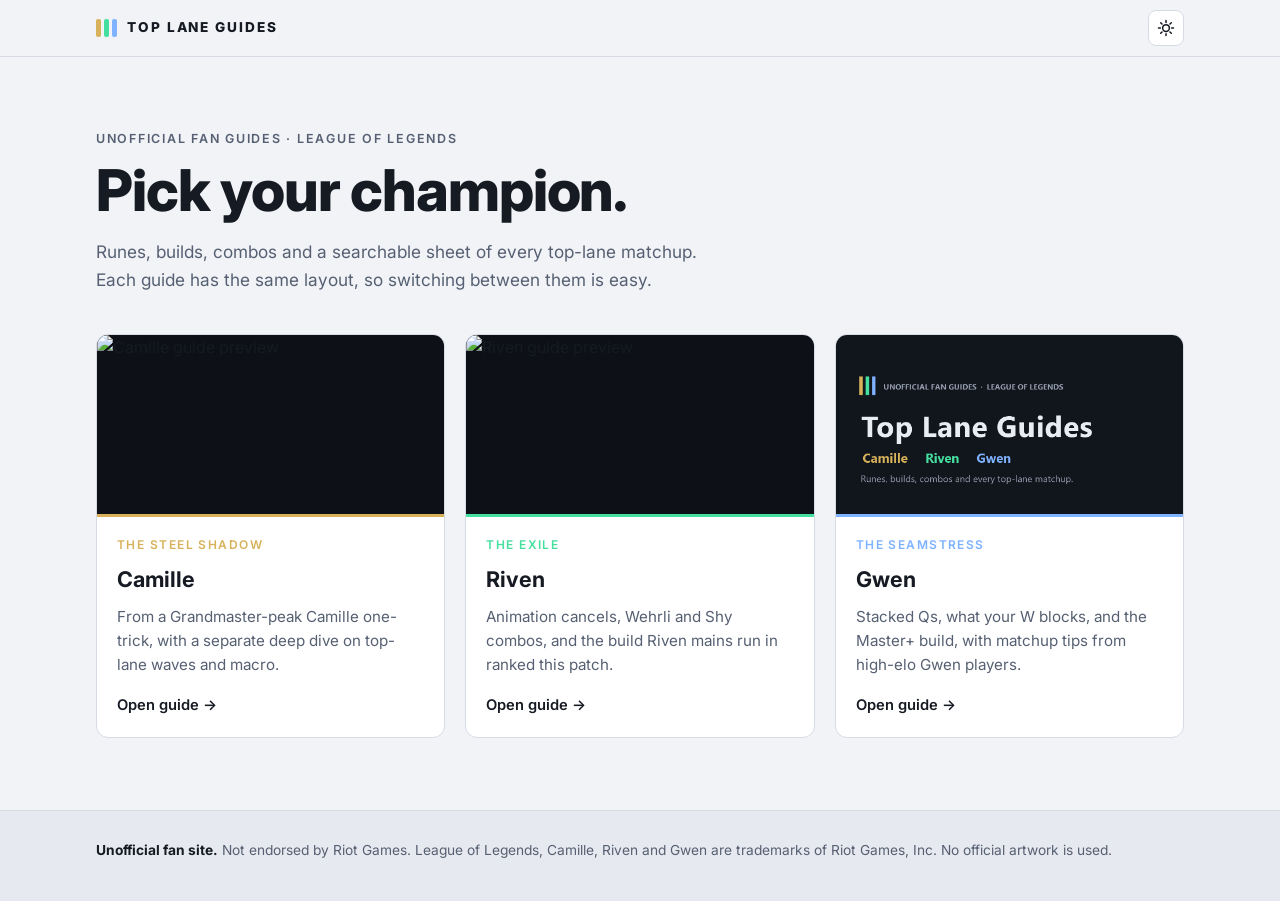
==== commit 05b0c510: "Add files via upload" ====
--- a/index.html
+++ b/index.html
@@ -3,1388 +3,120 @@
 <head>
 <meta charset="utf-8">
 <meta name="viewport" content="width=device-width, initial-scale=1">
-<title>Gwen Top Guide</title>
-<meta name="description" content="A Gwen top lane guide: runes, build, combos and a searchable sheet of every matchup with setup, lane plan and win condition.">
-<meta name="theme-color" content="#0d1018">
-<!-- Preview card for links shared on Discord, Reddit, Twitter/X -->
+<title>Top Lane Guides</title>
+<meta name="description" content="Unofficial League of Legends top lane guides for Camille, Riven and Gwen: runes, builds, combos and every matchup.">
 <meta property="og:type" content="website">
-<meta property="og:url" content="https://holymolystar.github.io/gwen-guide/">
-<meta property="og:title" content="Gwen Top Lane Guide">
-<meta property="og:description" content="Runes, build, combos and every top-lane matchup for Gwen.">
-<meta property="og:image" content="https://holymolystar.github.io/gwen-guide/og-image.png">
-<meta property="og:image:width" content="1200">
-<meta property="og:image:height" content="630">
+<meta property="og:url" content="https://holymolystar.github.io/">
+<meta property="og:title" content="Top Lane Guides">
+<meta property="og:description" content="Camille, Riven and Gwen: runes, builds, combos and every top-lane matchup.">
+<meta property="og:image" content="https://holymolystar.github.io/og-image.png">
 <meta name="twitter:card" content="summary_large_image">
-<meta name="twitter:image" content="https://holymolystar.github.io/gwen-guide/og-image.png">
-<meta name="twitter:title" content="Gwen Top Lane Guide">
-<meta name="twitter:description" content="Runes, build, combos and every top-lane matchup for Gwen.">
-<link rel="icon" type="image/svg+xml" href="data:image/svg+xml,%3Csvg xmlns='http://www.w3.org/2000/svg' viewBox='0 0 64 64'%3E%3Crect width='64' height='64' rx='12' fill='%230d1018'/%3E%3Cg fill='none' stroke-linecap='round'%3E%3Cpath d='M23 43L44 6M41 43L20 6' stroke='%237fb2ff' stroke-width='5'/%3E%3Ccircle cx='18' cy='50' r='7' stroke='%23f08cb6' stroke-width='4'/%3E%3Ccircle cx='46' cy='50' r='7' stroke='%23f08cb6' stroke-width='4'/%3E%3C/g%3E%3C/svg%3E">
+<meta name="theme-color" content="#11151c">
+<link rel="icon" href="data:image/svg+xml,%3Csvg xmlns='http://www.w3.org/2000/svg' viewBox='0 0 64 64'%3E%3Crect width='64' height='64' rx='12' fill='%2311151c'/%3E%3Crect x='12' y='14' width='10' height='36' rx='3' fill='%23d8b25a'/%3E%3Crect x='27' y='14' width='10' height='36' rx='3' fill='%2345e0a0'/%3E%3Crect x='42' y='14' width='10' height='36' rx='3' fill='%237fb2ff'/%3E%3C/svg%3E">
+<link rel="preconnect" href="https://fonts.googleapis.com">
+<link rel="preconnect" href="https://fonts.gstatic.com" crossorigin>
+<link href="https://fonts.googleapis.com/css2?family=Inter:wght@400;600;800&display=swap" rel="stylesheet">
 <style>
   :root {
-    --bg: #0f1419;
-    --bg-2: #161d25;
-    --surface: #1b232d;
-    --surface-2: #222c38;
-    --line: #2f3b49;
-    --line-strong: #46556a;
-    --text: #e6ebf0;
-    --text-dim: #9aa7b6;
-    --steel: #b9c4d0;
-    --accent: #d8b25a;
-    --accent-2: #4fd1e0;
-    --accent-ink: #11161c;
-    --easy: #3fb67a;
-    --even: #d9b53c;
-    --hard: #e0574f;
-    --vhard: #ff2e63;
-    --shadow: 0 10px 30px rgba(0,0,0,.35);
-    --radius: 6px;
-    color-scheme: dark;
-  }
-  :root[data-theme="light"] {
-    --bg: #eef1f5;
-    --bg-2: #e3e8ee;
-    --surface: #ffffff;
-    --surface-2: #f4f6f9;
-    --line: #d3dae3;
-    --line-strong: #aeb9c7;
-    --text: #18202a;
-    --text-dim: #566375;
-    --steel: #5b6878;
-    --accent: #a77a14;
-    --accent-2: #0b8a99;
-    --accent-ink: #ffffff;
-    --easy: #1f8f57;
-    --even: #a8820b;
-    --hard: #c23a32;
-    --vhard: #b0103d;
-    --shadow: 0 10px 30px rgba(20,30,45,.10);
-    color-scheme: light;
+    --bg: #11151c; --bg-2: #0d1016; --surface: #181d26; --line: #2a3140; --line-strong: #3a4354;
+    --text: #e9edf3; --text-dim: #98a1b2; --radius: 12px;
   }
   @media (prefers-color-scheme: light) {
-    :root:not([data-theme="dark"]) {
-      --bg: #eef1f5; --bg-2: #e3e8ee; --surface: #ffffff; --surface-2: #f4f6f9;
-      --line: #d3dae3; --line-strong: #aeb9c7; --text: #18202a; --text-dim: #566375;
-      --steel: #5b6878; --accent: #a77a14; --accent-2: #0b8a99; --accent-ink: #ffffff;
-      --easy: #1f8f57; --even: #a8820b; --hard: #c23a32; --vhard: #b0103d;
-      --shadow: 0 10px 30px rgba(20,30,45,.10);
-      color-scheme: light;
-    }
+    :root:not([data-theme="dark"]) { --bg: #f1f3f7; --bg-2: #e6e9ef; --surface: #ffffff; --line: #d6dbe4; --line-strong: #b4bccb; --text: #161a22; --text-dim: #566072; }
   }
-
+  :root[data-theme="light"] { --bg: #f1f3f7; --bg-2: #e6e9ef; --surface: #ffffff; --line: #d6dbe4; --line-strong: #b4bccb; --text: #161a22; --text-dim: #566072; }
   * { box-sizing: border-box; }
   html { scroll-behavior: smooth; }
-  body {
-    margin: 0;
-    background: var(--bg);
-    color: var(--text);
-    font: 16px/1.6 "Inter", "Segoe UI", system-ui, -apple-system, Roboto, Helvetica, Arial, sans-serif;
-    -webkit-font-smoothing: antialiased;
-  }
-  a { color: var(--accent-2); }
-  .wrap { max-width: 1200px; margin: 0 auto; padding: 0 16px; }
-  .wrap.wide { max-width: 1480px; }
-  section { padding: 72px 0; border-top: 1px solid var(--line); }
-  h1, h2, h3 { line-height: 1.15; letter-spacing: -.01em; margin: 0; }
-  h2 { font-size: clamp(1.6rem, 3vw, 2.2rem); }
-  .eyebrow {
-    font-size: .75rem; font-weight: 700; letter-spacing: .18em; text-transform: uppercase;
-    color: var(--accent); margin-bottom: 10px; display: flex; align-items: center; gap: 10px;
-  }
-  .eyebrow::before { content: ""; width: 22px; height: 2px; background: var(--accent); }
-  .section-lead { color: var(--text-dim); max-width: 70ch; margin: 12px 0 32px; }
-
-  /* Top bar */
-  .topbar {
-    position: sticky; top: 0; z-index: 50;
-    background: color-mix(in srgb, var(--bg) 85%, transparent);
-    backdrop-filter: blur(10px);
-    border-bottom: 1px solid var(--line);
-  }
-  .topbar .wrap { display: flex; align-items: center; justify-content: space-between; height: 56px; gap: 12px; }
-  .brand { display: flex; align-items: center; gap: 10px; font-weight: 700; letter-spacing: .04em; color: var(--text); text-decoration: none; }
-  .brand-mark { width: 22px; height: 22px; position: relative; }
-  .brand-mark::before, .brand-mark::after {
-    content: ""; position: absolute; inset: 0; border: 2px solid var(--accent); transform: rotate(45deg);
-  }
-  .brand-mark::after { inset: 6px; background: var(--accent-2); border: 0; }
-  .nav { display: flex; gap: 18px; align-items: center; }
-  .nav a { color: var(--text-dim); text-decoration: none; font-size: .9rem; transition: color .2s; }
-  .nav a:hover { color: var(--text); }
-  .nav a.nav-cta { color: var(--accent-ink); background: var(--accent); font-weight: 700; padding: 6px 12px; border-radius: var(--radius); }
-  .nav a.nav-cta:hover { color: var(--accent-ink); filter: brightness(1.08); }
-  @media (max-width: 760px) { .nav a.nav-cta { display: inline-block; font-size: .8rem; padding: 5px 10px; } }
-  .toplane-banner { margin-top: 28px; display: flex; align-items: center; justify-content: space-between; gap: 20px; flex-wrap: wrap;
-    padding: 24px; border: 1px solid var(--accent); border-radius: var(--radius); text-decoration: none; color: var(--text);
-    background: linear-gradient(135deg, color-mix(in srgb, var(--accent) 14%, var(--surface)), var(--surface)); }
-  .toplane-banner h3 { font-size: 1.2rem; }
-  .toplane-banner p { color: var(--text-dim); margin: 8px 0 0; max-width: 60ch; }
-  .toplane-banner:hover { box-shadow: var(--shadow); }
-  @media (max-width: 760px) { .nav a { display: none; } }
-  .icon-btn {
-    background: var(--surface); color: var(--text); border: 1px solid var(--line);
-    width: 36px; height: 36px; border-radius: var(--radius); cursor: pointer; display: grid; place-items: center;
-    transition: border-color .2s, transform .2s;
-  }
-  .icon-btn:hover { border-color: var(--accent); }
-
-  /* Hero */
-  .hero { position: relative; overflow: hidden; padding: 110px 0 96px; border-top: 0; }
-  .hero-grid {
-    position: absolute; inset: 0; pointer-events: none; opacity: .5;
-    background-image:
-      linear-gradient(var(--line) 1px, transparent 1px),
-      linear-gradient(90deg, var(--line) 1px, transparent 1px);
-    background-size: 48px 48px;
-    mask-image: radial-gradient(ellipse at 70% 40%, #000 0%, transparent 70%);
-    -webkit-mask-image: radial-gradient(ellipse at 70% 40%, #000 0%, transparent 70%);
-  }
-  .hero-blades { position: absolute; right: -60px; top: 40px; width: 520px; height: 520px; pointer-events: none; }
-  @media (max-width: 900px) { .hero-blades { opacity: .25; right: -200px; } }
-  .hero h1 { font-size: clamp(2.4rem, 6vw, 4.4rem); font-weight: 800; max-width: 14ch; }
-  .hero h1 span { color: var(--accent); }
-  .hero p { color: var(--text-dim); font-size: 1.15rem; max-width: 52ch; margin: 20px 0 32px; }
-  .btn {
-    display: inline-flex; align-items: center; gap: 10px; cursor: pointer;
-    background: var(--accent); color: var(--accent-ink); border: 0; font: inherit; font-weight: 700;
-    padding: 12px 22px; border-radius: var(--radius); text-decoration: none;
-    clip-path: polygon(0 0, calc(100% - 12px) 0, 100% 12px, 100% 100%, 12px 100%, 0 calc(100% - 12px));
-    transition: transform .2s, filter .2s;
-  }
-  .btn:hover { transform: translateY(-2px); filter: brightness(1.08); }
-  .btn.ghost {
-    background: transparent; color: var(--text); border: 1px solid var(--line-strong); clip-path: none;
-  }
-  .btn.ghost:hover { border-color: var(--accent-2); color: var(--accent-2); }
-  .hero-stats { display: flex; gap: 36px; margin-top: 48px; flex-wrap: wrap; }
-  .hero-stats div { border-left: 2px solid var(--accent-2); padding-left: 12px; }
-  .hero-stats b { display: block; font-size: 1.5rem; }
-  .hero-stats span { color: var(--text-dim); font-size: .85rem; }
-
-  /* Cards */
-  .grid { display: grid; gap: 16px; grid-template-columns: repeat(auto-fit, minmax(210px, 1fr)); }
-  .card {
-    background: var(--surface); border: 1px solid var(--line); border-radius: var(--radius);
-    padding: 22px; position: relative; transition: border-color .25s, transform .25s, box-shadow .25s;
-  }
-  .card::after {
-    content: ""; position: absolute; top: -1px; right: -1px; width: 18px; height: 18px;
-    border-top: 2px solid var(--accent); border-right: 2px solid var(--accent); opacity: 0; transition: opacity .25s;
-  }
-  .card:hover { border-color: var(--line-strong); transform: translateY(-3px); box-shadow: var(--shadow); }
-  .card:hover::after { opacity: 1; }
-  .key {
-    width: 40px; height: 40px; display: grid; place-items: center; font-weight: 800; color: var(--accent-2);
-    border: 1.5px solid var(--accent-2); transform: rotate(45deg); margin: 6px 0 18px 4px;
-  }
-  .key span { transform: rotate(-45deg); }
-  /* Icons (embedded Data Dragon art) */
-  .ability { position: relative; width: 52px; height: 52px; margin: 0 0 16px; }
-  .ability img { width: 52px; height: 52px; border-radius: 6px; border: 1.5px solid var(--accent-2); display: block; }
-  .ability b {
-    position: absolute; right: -6px; bottom: -6px; min-width: 20px; height: 20px; padding: 0 4px;
-    display: grid; place-items: center; font-size: .72rem; border-radius: 4px;
-    background: var(--accent-2); color: var(--accent-ink);
-  }
-  .ico { display: inline-block; vertical-align: middle; border-radius: 4px; border: 1px solid var(--line-strong); flex: none; }
-  .ico-champ { width: 30px; height: 30px; margin-right: 10px; }
-  .ico-item { width: 22px; height: 22px; margin-right: 6px; }
-  .champ-name { display: inline-flex; align-items: center; }
-  .item-label { display: flex; align-items: center; flex-wrap: wrap; gap: 2px 0; }
-  .card h3 { font-size: 1.05rem; }
-  .card .sub { color: var(--text-dim); font-size: .8rem; text-transform: uppercase; letter-spacing: .1em; }
-  .card p { color: var(--text-dim); margin: 10px 0 0; font-size: .95rem; }
-  .card .tip { margin-top: 14px; padding-top: 12px; border-top: 1px dashed var(--line); font-size: .9rem; color: var(--text); }
-  .card .tip b { color: var(--accent); }
-
-  /* Build */
-  .build-grid { display: grid; gap: 16px; grid-template-columns: repeat(auto-fit, minmax(280px, 1fr)); }
-  .build-card h3 { font-size: 1rem; margin-bottom: 12px; display: flex; justify-content: space-between; gap: 8px; }
-  .build-card h3 small { color: var(--text-dim); font-weight: 500; font-size: .8rem; }
-  .chips { display: flex; flex-wrap: wrap; gap: 8px; }
-  .chip {
-    background: var(--surface-2); border: 1px solid var(--line); padding: 5px 10px; border-radius: 4px; font-size: .88rem;
-  }
-  .chip.primary { border-color: var(--accent); color: var(--accent); }
-  b.ks { display: inline-flex; align-items: center; gap: 6px; }
-  .ico-rune { width: 22px; height: 22px; border-radius: 50%; background: #0b0f14; flex: none; }
-  .rune-chip { display: inline-flex; align-items: center; gap: 6px; }
-  button.rune-chip { font: inherit; color: inherit; cursor: pointer; border-style: dashed; }
-  button.rune-chip:hover, button.rune-chip:focus-visible { border-color: var(--accent-2); }
-  button.rune-chip.swapped { border-style: solid; border-color: var(--accent-2); color: var(--accent-2); }
-  .rune-chip .swap { font-size: .75rem; color: var(--accent-2); font-weight: 800; }
-  .rune-note { margin: 0 0 8px !important; font-size: .85rem; color: var(--text-dim); }
-  .rune-note b { color: var(--text); }
-  .rune-hint { margin: 0 0 12px !important; font-size: .78rem; color: var(--text-dim); font-style: italic; }
-  .rune-chip img { width: 20px; height: 20px; border-radius: 50%; background: #0b0f14; }
-  .rune-chip.primary img { width: 28px; height: 28px; }
-  .card .sub.tree { display: flex; align-items: center; gap: 6px; }
-  .card .sub.tree img { width: 18px; height: 18px; }
-  .list { margin: 0; padding: 0; list-style: none; }
-  .list li { padding: 8px 0; border-bottom: 1px solid var(--line); display: flex; justify-content: space-between; gap: 12px; font-size: .92rem; }
-  .list li:last-child { border-bottom: 0; }
-  .list.stack li { flex-direction: column; gap: 2px; }
-  .list.stack li span { text-align: left; }
-  .list li span { color: var(--text-dim); text-align: right; }
-  .skill-order { display: grid; grid-template-columns: 28px repeat(18, minmax(18px, 1fr)); gap: 3px; font-size: .72rem; overflow-x: auto; }
-  .skill-order div { height: 24px; display: grid; place-items: center; border-radius: 3px; background: var(--surface-2); color: var(--text-dim); }
-  .skill-order .lbl { background: transparent; color: var(--text); font-weight: 700; }
-  .skill-order .on { background: var(--accent-2); color: var(--accent-ink); font-weight: 700; }
-  .skill-order .on.r { background: var(--accent); }
-  .skill-order .lvl { background: transparent; }
-  .note { font-size: .85rem; color: var(--text-dim); margin-top: 12px; }
-  .about { display: grid; gap: 28px; grid-template-columns: repeat(auto-fit, minmax(300px, 1fr)); align-items: center; }
-  .proof { margin: 0; justify-self: center; max-width: 100%; }
-  .proof img {
-    display: block; max-width: 100%; height: auto; border-radius: var(--radius);
-    border: 1px solid var(--line-strong); box-shadow: var(--shadow);
-  }
-  .proof figcaption { margin-top: 8px; font-size: .8rem; color: var(--text-dim); text-align: center; }
-  /* Matchup table */
-  .toolbar { display: flex; flex-wrap: wrap; gap: 12px; align-items: center; margin-bottom: 16px; }
-  .search {
-    flex: 1 1 240px; display: flex; align-items: center; gap: 8px;
-    background: var(--surface); border: 1px solid var(--line); border-radius: var(--radius); padding: 0 12px;
-    transition: border-color .2s;
-  }
-  .search:focus-within { border-color: var(--accent-2); }
-  .search input { background: transparent; border: 0; outline: 0; color: var(--text); font: inherit; padding: 10px 0; width: 100%; }
-  .seg { display: flex; border: 1px solid var(--line); border-radius: var(--radius); overflow: hidden; flex-wrap: wrap; }
-  .seg button {
-    background: var(--surface); color: var(--text-dim); border: 0; border-right: 1px solid var(--line);
-    padding: 9px 14px; font: inherit; font-size: .88rem; cursor: pointer; transition: background .2s, color .2s;
-    display: flex; align-items: center; gap: 6px;
-  }
-  .seg button:last-child { border-right: 0; }
-  .seg button:hover { color: var(--text); }
-  .seg button[aria-pressed="true"] { background: var(--surface-2); color: var(--text); box-shadow: inset 0 -2px 0 var(--accent); }
-  .dot { width: 8px; height: 8px; border-radius: 50%; display: inline-block; }
-  .dot.easy { background: var(--easy); } .dot.even { background: var(--even); } .dot.hard { background: var(--hard); }
-  .dot.vhard { background: var(--vhard); box-shadow: 0 0 0 2px color-mix(in srgb, var(--vhard) 35%, transparent); }
-  .meta-row { display: flex; justify-content: space-between; align-items: center; flex-wrap: wrap; gap: 8px; font-size: .85rem; color: var(--text-dim); margin-bottom: 10px; }
-  .legend { display: flex; gap: 14px; flex-wrap: wrap; align-items: center; }
-  .legend span { display: inline-flex; align-items: center; gap: 6px; }
-
-  .table-wrap {
-    border: 1px solid var(--line); border-radius: var(--radius); background: var(--surface);
-    overflow: auto; max-height: 78vh; -webkit-overflow-scrolling: touch;
-  }
-  table { border-collapse: separate; border-spacing: 0; width: 100%; min-width: 1180px; font-size: .88rem; line-height: 1.5; }
-  thead th {
-    position: sticky; top: 0; z-index: 3; background: var(--surface-2); text-align: left;
-    font-size: .74rem; letter-spacing: .08em; text-transform: uppercase; color: var(--steel);
-    padding: 12px 14px; border-bottom: 1px solid var(--line-strong); white-space: nowrap; cursor: pointer; user-select: none;
-  }
-  thead th:hover { color: var(--text); }
-  thead th .arrow { opacity: .35; margin-left: 4px; font-size: .7rem; }
-  thead th[aria-sort="ascending"] .arrow, thead th[aria-sort="descending"] .arrow { opacity: 1; color: var(--accent); }
-  thead th:first-child, tbody td:first-child { position: sticky; left: 0; }
-  thead th:first-child { z-index: 4; }
-  tbody td:first-child { background: var(--surface); z-index: 1; box-shadow: 1px 0 0 var(--line); }
-  tbody td { padding: 12px 12px; border-bottom: 1px solid var(--line); vertical-align: top; }
-  tbody tr.row { transition: background .15s; }
-  tbody tr.row:hover td { background: var(--surface-2); }
-  tbody tr.row:nth-child(even) td { background: color-mix(in srgb, var(--surface-2) 45%, var(--surface)); }
-  tbody tr.row:nth-child(even):hover td { background: var(--surface-2); }
-  .col-champ { min-width: 110px; font-weight: 700; white-space: nowrap; font-size: .95rem; }
-  .col-wide { min-width: 200px; }
-  .col-mid { min-width: 120px; }
-  .col-narrow { white-space: nowrap; }
-  .col-setup { min-width: 160px; }
-  .col-tips { min-width: 290px; }
-  .setup b { display: block; color: var(--text); }
-  .setup span { display: block; color: var(--text-dim); font-size: .82rem; }
-  .storm-plan {
-    margin-bottom: 8px; padding: 6px 8px; border-left: 2px solid var(--accent-2); border-radius: 3px;
-    background: color-mix(in srgb, var(--accent-2) 10%, transparent); font-size: .84rem;
-  }
-  .storm-plan b { color: var(--accent-2); }
-
-  /* Champ-select quick view + difficulty chart */
-  .quick-grid { display: grid; gap: 16px; grid-template-columns: repeat(auto-fit, minmax(300px, 1fr)); margin-bottom: 24px; }
-  .quick { border-top: 2px solid var(--accent); scroll-margin-top: 72px; }
-  .quick-label { display: block; font-size: .75rem; font-weight: 700; letter-spacing: .12em; text-transform: uppercase; color: var(--accent); margin-bottom: 8px; }
-  .quick-input {
-    width: 100%; font: inherit; font-size: 1.1rem; padding: 12px 14px; border-radius: var(--radius);
-    background: var(--surface-2); color: var(--text); border: 1px solid var(--line-strong);
-  }
-  .quick-input:focus { outline: none; border-color: var(--accent-2); }
-  .qempty { color: var(--text-dim); font-size: .92rem; margin: 14px 0 0; }
-  .ban-list { list-style: none; margin: 12px 0 0; padding: 0; }
-  .ban-list li + li { border-top: 1px solid var(--line); }
-  .ban-list button { all: unset; box-sizing: border-box; width: 100%; display: flex; align-items: center; gap: 10px; padding: 8px 4px; cursor: pointer; border-radius: 6px; }
-  .ban-list button:hover, .ban-list button:focus-visible { background: var(--surface-2); }
-  .ban-list img { width: 30px; height: 30px; border-radius: 50%; }
-  .ban-list .ban-name { font-weight: 700; flex: 1; }
-  .ban-list .my-ban { font-size: .7rem; font-weight: 800; letter-spacing: .06em; text-transform: uppercase; color: var(--accent-ink); background: var(--accent); border-radius: 4px; padding: 2px 6px; }
-  .qcard { margin-top: 16px; }
-  .qhead { display: flex; align-items: center; gap: 14px; margin-bottom: 14px; }
-  .qhead img { width: 56px; height: 56px; border-radius: 6px; border: 1px solid var(--line-strong); }
-  .qhead h3 { font-size: 1.3rem; margin-bottom: 6px; }
-  .qcard dl { margin: 0; display: grid; gap: 12px; }
-  .qcard dt { font-size: .7rem; font-weight: 700; letter-spacing: .12em; text-transform: uppercase; color: var(--accent-2); margin-bottom: 2px; }
-  .qcard dd { margin: 0; font-size: .98rem; }
-  .qcard .setup-line { display: flex; flex-wrap: wrap; align-items: center; gap: 4px 10px; }
-  .qmore { margin-top: 14px; display: flex; flex-wrap: wrap; gap: 8px; align-items: center; font-size: .85rem; color: var(--text-dim); }
-  .linkbtn {
-    background: none; border: 1px solid var(--line-strong); color: var(--text); font: inherit; font-size: .85rem;
-    padding: 5px 10px; border-radius: var(--radius); cursor: pointer;
-  }
-  .linkbtn:hover { border-color: var(--accent-2); color: var(--accent-2); }
-  .diff-chart h3 { font-size: 1rem; margin-bottom: 12px; }
-  .bar-row {
-    display: grid; grid-template-columns: 104px 1fr 28px; align-items: center; gap: 10px; width: 100%;
-    background: none; border: 0; padding: 5px 0; color: var(--text); font: inherit; font-size: .88rem; cursor: pointer; text-align: left;
-  }
-  .bar-track { height: 14px; display: block; }
-  .bar { display: block; height: 100%; min-width: 4px; border-radius: 0 4px 4px 0; transition: filter .15s; }
-  .bar.easy { background: var(--easy); } .bar.even { background: var(--even); } .bar.hard { background: var(--hard); } .bar.vhard { background: var(--vhard); }
-  .bar-val { font-weight: 700; text-align: right; color: var(--text); }
-  .bar-label { color: var(--text-dim); white-space: nowrap; }
-  .bar-row:hover .bar, .bar-row:focus-visible .bar { filter: brightness(1.15); }
-  .bar-row:hover .bar-label { color: var(--text); }
-  .bar-row[aria-pressed="true"] .bar-label { color: var(--text); font-weight: 700; }
-  .diff { display: inline-flex; align-items: center; gap: 8px; font-weight: 700; white-space: nowrap; }
-  .pips { display: inline-flex; gap: 3px; }
-  .pips i { width: 7px; height: 14px; background: var(--line); transform: skewX(-15deg); }
-  .diff.easy { color: var(--easy); } .diff.even { color: var(--even); } .diff.hard { color: var(--hard); }
-  .diff.easy .pips i.f { background: var(--easy); }
-  .diff.even .pips i.f { background: var(--even); }
-  .diff.hard .pips i.f { background: var(--hard); }
-  /* 5 = very hard: solid badge so it reads differently from 4 at a glance */
-  .diff.vhard {
-    color: #fff; background: var(--vhard); padding: 3px 9px 3px 7px; border-radius: 4px;
-    text-transform: uppercase; letter-spacing: .04em; font-size: .8rem;
-    box-shadow: 0 0 14px color-mix(in srgb, var(--vhard) 45%, transparent);
-  }
-  .diff.vhard .pips i { background: rgba(255,255,255,.3); }
-  .diff.vhard .pips i.f { background: #fff; }
-  tbody tr.row.vhard td:first-child { box-shadow: inset 3px 0 0 var(--vhard), 1px 0 0 var(--line); }
-  .empty { padding: 40px; text-align: center; color: var(--text-dim); }
-
-  /* Personal stats */
-
-  /* Tips */
-  .tips { display: grid; gap: 16px; grid-template-columns: repeat(auto-fit, minmax(260px, 1fr)); }
-  .tips ul { margin: 10px 0 0; padding-left: 18px; color: var(--text-dim); font-size: .94rem; }
-  .tips li { margin-bottom: 6px; }
-  .tips li b { color: var(--text); }
-  .tips .num { font-size: .8rem; font-weight: 800; color: var(--accent); letter-spacing: .1em; }
-
-  /* Combos & dodges */
-  .combo-seq { display: flex; flex-wrap: wrap; align-items: center; gap: 6px; margin: 12px 0 4px; }
-  .combo-seq img { width: 34px; height: 34px; border-radius: 5px; border: 1.5px solid var(--accent-2); display: block; }
-  .combo-seq .step { position: relative; }
-  .combo-seq .step b { position: absolute; right: -4px; bottom: -4px; font-size: .62rem; background: var(--accent); color: var(--bg); border-radius: 3px; padding: 0 3px; line-height: 1.3; }
-  .combo-seq .step-txt { border: 1px solid var(--line-strong); border-radius: 5px; padding: 6px 8px; font-size: .78rem; font-weight: 700; }
-  .combo-seq .arr { color: var(--text-dim); font-size: .85rem; }
-  .dodge-grid { margin-top: 28px; }
-  .dodge-list { margin: 10px 0 0; padding: 0; list-style: none; }
-  .dodge-list li { display: flex; gap: 10px; align-items: flex-start; padding: 7px 0; border-bottom: 1px solid var(--line); font-size: .9rem; color: var(--text-dim); }
-  .dodge-list li:last-child { border-bottom: 0; }
-  .dodge-list li img { width: 26px; height: 26px; border-radius: 50%; flex: none; }
-  .dodge-list li b { color: var(--text); }
-  footer { border-top: 1px solid var(--line); padding: 36px 0 48px; color: var(--text-dim); font-size: .88rem; background: var(--bg-2); }
-  footer .wrap { display: grid; gap: 18px; grid-template-columns: repeat(auto-fit, minmax(240px, 1fr)); }
+  body { margin: 0; background: var(--bg); color: var(--text); font: 16px/1.6 "Inter", system-ui, sans-serif; }
+  .wrap { max-width: 1120px; margin: 0 auto; padding: 0 16px; }
+  .topbar { border-bottom: 1px solid var(--line); }
+  .topbar .wrap { display: flex; align-items: center; justify-content: space-between; height: 56px; }
+  .brand { display: flex; align-items: center; gap: 10px; font-weight: 800; letter-spacing: .14em; font-size: .85rem; }
+  .bars { display: flex; gap: 3px; }
+  .bars i { width: 5px; height: 18px; border-radius: 2px; }
+  .icon-btn { background: var(--surface); color: var(--text); border: 1px solid var(--line); width: 36px; height: 36px; border-radius: 8px; cursor: pointer; display: grid; place-items: center; }
+  .icon-btn:hover { border-color: var(--line-strong); }
+  .hero { padding: 72px 0 40px; }
+  .eyebrow { font-size: .78rem; font-weight: 600; letter-spacing: .14em; text-transform: uppercase; color: var(--text-dim); }
+  h1 { margin: 10px 0 0; font-size: clamp(2.2rem, 6vw, 3.6rem); line-height: 1.1; font-weight: 800; letter-spacing: -.02em; }
+  .hero p { margin: 16px 0 0; max-width: 56ch; color: var(--text-dim); font-size: 1.08rem; }
+  .guides { display: grid; grid-template-columns: repeat(auto-fit, minmax(300px, 1fr)); gap: 20px; padding-bottom: 72px; }
+  .guide { display: flex; flex-direction: column; background: var(--surface); border: 1px solid var(--line); border-radius: var(--radius); overflow: hidden; color: inherit; text-decoration: none; transition: transform .2s, border-color .2s, box-shadow .2s; }
+  .guide:hover { transform: translateY(-3px); border-color: var(--c); box-shadow: 0 14px 34px rgba(0,0,0,.25); }
+  .guide img { width: 100%; aspect-ratio: 1200 / 630; object-fit: cover; display: block; background: #0d1016; border-bottom: 3px solid var(--c); }
+  .guide .body { padding: 18px 20px 20px; display: flex; flex-direction: column; gap: 8px; flex: 1; }
+  .guide h2 { margin: 0; font-size: 1.35rem; }
+  .guide .tag { font-size: .75rem; font-weight: 600; letter-spacing: .12em; text-transform: uppercase; color: var(--c); }
+  .guide p { margin: 0; color: var(--text-dim); font-size: .95rem; flex: 1; }
+  .guide .go { margin-top: 8px; font-weight: 600; font-size: .92rem; }
+  .guide .go::after { content: " \2192"; transition: margin .2s; }
+  .guide:hover .go::after { margin-left: 4px; }
+  footer { border-top: 1px solid var(--line); background: var(--bg-2); padding: 28px 0 40px; color: var(--text-dim); font-size: .86rem; }
   footer b { color: var(--text); }
-
-  @media (prefers-reduced-motion: reduce) {
-    *, *::before, *::after { transition: none !important; scroll-behavior: auto !important; }
-  }
-  /* ===== Gwen theme: soft blue, pink, midnight ===== */
-  :root {
-    --bg: #0d1018; --bg-2: #121624; --surface: #171c2b; --surface-2: #1d2335;
-    --line: #283049; --line-strong: #3d4766; --text: #eceff8; --text-dim: #98a0ba; --steel: #bcc3d8;
-    --accent: #7fb2ff; --accent-2: #f08cb6; --accent-ink: #0a1020;
-  }
-  :root[data-theme="light"] {
-    --bg: #f0f2f8; --bg-2: #e4e8f2; --surface: #ffffff; --surface-2: #f5f6fb;
-    --line: #d3d8e6; --line-strong: #aab3cc; --text: #161a26; --text-dim: #545c74; --steel: #5a6380;
-    --accent: #2f6fd6; --accent-2: #c0407a; --accent-ink: #ffffff;
-  }
-  @media (prefers-color-scheme: light) {
-    :root:not([data-theme="dark"]) {
-      --bg: #f0f2f8; --bg-2: #e4e8f2; --surface: #ffffff; --surface-2: #f5f6fb;
-      --line: #d3d8e6; --line-strong: #aab3cc; --text: #161a26; --text-dim: #545c74; --steel: #5a6380;
-      --accent: #2f6fd6; --accent-2: #c0407a; --accent-ink: #ffffff;
-    }
-  }
-  /* Minimal: serif only for the big title and brand, no extra effects */
-  .hero h1, .brand { font-family: "Cormorant Garamond", Georgia, "Times New Roman", serif; letter-spacing: .02em; }
-  .hero h1 { font-weight: 700; }
-  .brand { letter-spacing: .14em; font-size: .92rem; }
-  .brand-mark { width: 22px; height: 22px; }
-  .brand-mark::before, .brand-mark::after { content: none; }
-  .brand-mark svg { width: 100%; height: 100%; display: block; }
-  .hero-grid { display: none; }
-  .hero-blades { opacity: .9; right: 2%; top: 50%; width: 400px; height: 400px; transform: translateY(-50%); }
-  @media (max-width: 900px) { .hero-blades { opacity: .18; right: -90px; width: 320px; height: 320px; } }
-  .btn { clip-path: none; border-radius: var(--radius); }
-  .card::after { display: none; }
-  .card:hover { transform: none; }</style>
-<link rel="stylesheet" href="https://fonts.googleapis.com/css2?family=Cormorant+Garamond:wght@600;700&display=swap">
+</style>
 </head>
 <body>
-
 <header class="topbar">
   <div class="wrap">
-    <a class="brand" href="#top"><span class="brand-mark" aria-hidden="true"><svg viewBox="0 0 32 32" fill="none" stroke-linecap="round"><path d="M11.5 21.5L22 3M20.5 21.5L10 3" stroke="var(--accent)" stroke-width="2.6"/><circle cx="9" cy="25" r="3.6" stroke="var(--accent-2)" stroke-width="2.2"/><circle cx="23" cy="25" r="3.6" stroke="var(--accent-2)" stroke-width="2.2"/></svg></span> THE SEAMSTRESS</a>
-    <nav class="nav">
-      <a href="#kit">Kit</a>
-      <a href="#combos">Combos</a>
-      <a href="#build">Build</a>
-      <a href="#quick">Champ select</a>
-      <a href="#matchups">Matchups</a>
-      <a href="#tips">Tips</a>
-      <button class="icon-btn" id="themeToggle" type="button" aria-label="Toggle light and dark mode" title="Toggle theme">
-        <svg width="18" height="18" viewBox="0 0 24 24" fill="none" stroke="currentColor" stroke-width="2" stroke-linecap="round"><circle cx="12" cy="12" r="4.5"/><path d="M12 2v2.5M12 19.5V22M2 12h2.5M19.5 12H22M4.9 4.9l1.8 1.8M17.3 17.3l1.8 1.8M4.9 19.1l1.8-1.8M17.3 6.7l1.8-1.8"/></svg>
-      </button>
-    </nav>
+    <div class="brand"><span class="bars" aria-hidden="true"><i style="background:#d8b25a"></i><i style="background:#45e0a0"></i><i style="background:#7fb2ff"></i></span> TOP LANE GUIDES</div>
+    <button class="icon-btn" id="themeToggle" type="button" aria-label="Toggle light and dark mode" title="Toggle theme">
+      <svg width="18" height="18" viewBox="0 0 24 24" fill="none" stroke="currentColor" stroke-width="2" stroke-linecap="round"><circle cx="12" cy="12" r="4.5"/><path d="M12 2v2.5M12 19.5V22M2 12h2.5M19.5 12H22M4.9 4.9l1.8 1.8M17.3 17.3l1.8 1.8M4.9 19.1l1.8-1.8M17.3 6.7l1.8-1.8"/></svg>
+    </button>
   </div>
 </header>
 
-<main id="top">
-  <!-- HERO -->
+<main class="wrap">
   <section class="hero">
-    <div class="hero-grid" aria-hidden="true"></div>
-    <!-- Hero emblem: the scissors from the logo, scaled up, with a line of stitches -->
-    <svg class="hero-blades" viewBox="0 0 400 400" aria-hidden="true" fill="none" stroke-linecap="round">
-      <path d="M40 360 C 120 300, 90 220, 170 200 S 300 170, 360 60" stroke="var(--line-strong)" stroke-width="3" stroke-dasharray="10 12"/>
-      <g transform="rotate(-18 200 200)">
-        <path d="M144 269 L275 38" stroke="var(--accent)" stroke-width="20"/>
-        <path d="M256 269 L125 38" stroke="var(--accent)" stroke-width="20"/>
-        <circle cx="112" cy="312" r="46" stroke="var(--accent-2)" stroke-width="14"/>
-        <circle cx="288" cy="312" r="46" stroke="var(--accent-2)" stroke-width="14"/>
-        <circle cx="200" cy="170" r="13" fill="var(--accent-2)" stroke="none"/>
-      </g>
-    </svg>
-    <div class="wrap" style="position:relative">
-      <div class="eyebrow">Unofficial fan guide &middot; Top lane</div>
-      <h1>Gwen <span>Top Lane</span> Guide</h1>
-      <p>Stacked Qs, Hallowed Mist and late-game teamfights. Everything you need to take Gwen into any top-lane matchup.</p>
-      <div style="display:flex;gap:12px;flex-wrap:wrap">
-        <a class="btn" href="#matchups">View matchup table
-          <svg width="16" height="16" viewBox="0 0 24 24" fill="none" stroke="currentColor" stroke-width="2.5"><path d="M12 5v14M5 12l7 7 7-7"/></svg>
-        </a>
-        <a class="btn ghost" href="#quick">Champ select</a>
-        <a class="btn ghost" href="#build">Core build</a>
-      </div>
-      <div class="hero-stats">
-        <div><b id="statCount">0</b><span>Matchups covered</span></div>
-        <div><b id="statPatch">-</b><span>Data patch</span></div>
-        <div><b>Conqueror</b><span>Core keystone</span></div>
-      </div>
-    </div>
+    <div class="eyebrow">Unofficial fan guides &middot; League of Legends</div>
+    <h1>Pick your champion.</h1>
+    <p>Runes, builds, combos and a searchable sheet of every top-lane matchup. Each guide has the same layout, so switching between them is easy.</p>
   </section>
 
-  <!-- KIT -->
-  <section id="kit">
-    <div class="wrap">
-      <div class="eyebrow">Kit overview</div>
-      <h2>Abilities</h2>
-      <p class="section-lead">Gwen trades with stacked Qs and heals off every auto. Her damage scales with the enemy's max health, so she shreds tanks.</p>
-      <div class="grid" id="kitGrid"></div>
-    </div>
-  </section>
-
-  <!-- COMBOS & DODGES -->
-  <section id="combos">
-    <div class="wrap">
-      <div class="eyebrow">Combos</div>
-      <h2>Gwen combos</h2>
-      <p class="section-lead">The trades and combos Gwen uses every game, plus what your W blocks.</p>
-      <div class="tips" id="comboGrid"></div>
-      <div class="tips dodge-grid" id="dodgeGrid"></div>
-    </div>
-  </section>
-
-  <!-- BUILD -->
-  <section id="build">
-    <div class="wrap">
-      <div class="eyebrow">Core build</div>
-      <h2>Runes, items &amp; skill order</h2>
-      <p class="section-lead" id="buildLead">Based on the most common Gwen top build in Master+ over the last 30 days. Click a rune with ⇄ to see the other option.</p>
-      <div class="build-grid" id="buildGrid"></div>      <div class="card build-card" style="margin-top:16px">
-        <h3>Skill order <small id="skillPriority"></small></h3>
-        <div class="skill-order" id="skillOrder"></div>
-        <p class="note" id="skillNote"></p>
+  <section class="guides">
+    <a class="guide" href="https://holymolystar.github.io/camille-guide/" style="--c:#d8b25a">
+      <img src="https://holymolystar.github.io/camille-guide/og-image.png" alt="Camille guide preview" loading="lazy">
+      <div class="body">
+        <span class="tag">The Steel Shadow</span>
+        <h2>Camille</h2>
+        <p>From a Grandmaster-peak Camille one-trick, with a separate deep dive on top-lane waves and macro.</p>
+        <span class="go">Open guide</span>
       </div>
-    </div>
-  </section>
-
-  <!-- MATCHUPS -->
-  <section id="matchups">
-    <div class="wrap wide">
-      <div class="eyebrow">Matchup spreadsheet</div>
-      <h2>Every top-lane matchup</h2>
-      <p class="section-lead">Difficulty is from Gwen's side, and the tips come from Master-tier Gwen players on lolmatchups.gg. In champ select, type the enemy below for a quick card. Click a column header to sort the full table.</p>
-
-      <div class="quick-grid">
-        <div class="card quick" id="quick">
-          <label class="quick-label" for="quickInput">Champ select: enemy top laner</label>
-          <input id="quickInput" class="quick-input" list="champList" placeholder="Type a champion…" autocomplete="off" spellcheck="false">
-          <datalist id="champList"></datalist>
-          <div id="quickCard" aria-live="polite"></div>
-        </div>
-        <div class="card bans">
-          <h3>Ban options</h3>
-          <ul class="ban-list" id="banList"></ul>
-          <p class="note">Click a champion to open their matchup card.</p>
-        </div>
-        <div class="card diff-chart">
-          <h3>Matchups by difficulty</h3>
-          <div id="diffChart"></div>
-          <p class="note">Click a bar to filter the table.</p>
-        </div>
+    </a>
+    <a class="guide" href="https://holymolystar.github.io/riven-guide/" style="--c:#45e0a0">
+      <img src="https://holymolystar.github.io/riven-guide/og-image.png" alt="Riven guide preview" loading="lazy">
+      <div class="body">
+        <span class="tag">The Exile</span>
+        <h2>Riven</h2>
+        <p>Animation cancels, Wehrli and Shy combos, and the build Riven mains run in ranked this patch.</p>
+        <span class="go">Open guide</span>
       </div>
-
-      <div class="toolbar">
-        <label class="search">
-          <svg width="16" height="16" viewBox="0 0 24 24" fill="none" stroke="currentColor" stroke-width="2" aria-hidden="true"><circle cx="11" cy="11" r="7"/><path d="M20 20l-4-4"/></svg>
-          <input id="search" type="search" placeholder="Search champion…" autocomplete="off" aria-label="Search champion">
-        </label>
-        <div class="seg" role="group" aria-label="Filter by difficulty" id="diffFilter">
-          <button type="button" data-f="all" aria-pressed="true">All</button>
-          <button type="button" data-f="easy" aria-pressed="false"><span class="dot easy"></span>Easy</button>
-          <button type="button" data-f="even" aria-pressed="false"><span class="dot even"></span>Even</button>
-          <button type="button" data-f="hard" aria-pressed="false"><span class="dot hard"></span>Hard</button>
-          <button type="button" data-f="vhard" aria-pressed="false"><span class="dot vhard"></span>Very hard</button>
-        </div>
+    </a>
+    <a class="guide" href="https://holymolystar.github.io/gwen-guide/" style="--c:#7fb2ff">
+      <img src="https://holymolystar.github.io/gwen-guide/og-image.png" alt="Gwen guide preview" loading="lazy">
+      <div class="body">
+        <span class="tag">The Seamstress</span>
+        <h2>Gwen</h2>
+        <p>Stacked Qs, what your W blocks, and the Master+ build, with matchup tips from high-elo Gwen players.</p>
+        <span class="go">Open guide</span>
       </div>
-
-      <div class="meta-row">
-        <span id="resultCount"></span>
-        <span class="legend">
-          <span><span class="dot easy"></span>1–2 Easy</span>
-          <span><span class="dot even"></span>3 Even</span>
-          <span><span class="dot hard"></span>4 Hard</span>
-          <span><span class="dot vhard"></span>5 Very hard</span>
-        </span>
-      </div>
-
-      <div class="table-wrap">
-        <table id="matchupTable">
-          <thead><tr id="headRow"></tr></thead>
-          <tbody id="tbody"></tbody>
-        </table>
-      </div>
-    </div>
-  </section>
-
-  <!-- TIPS -->
-  <section id="tips">
-    <div class="wrap">
-      <div class="eyebrow">General tips</div>
-      <h2>How to play Gwen</h2>
-      <p class="section-lead">Poke with stacked Qs, survive the lanes that beat you early, and out-scale them into teamfights.</p>
-      <div class="tips">
-        <div class="card">
-          <div class="num">01</div>
-          <h3>Trading pattern</h3>
-          <ul>
-            <li><b>Stack Q first.</b> Auto the wave to 4 stacks before you walk up to trade.</li>
-            <li><b>Q, then E out.</b> Your basic short trade: leave before they can hit back.</li>
-            <li><b>Aim the center.</b> The middle of your Q deals true damage.</li>
-            <li><b>W blocks return damage.</b> Abilities from outside the mist can't target you.</li>
-            <li><b>Trade on their cooldowns.</b> When their key spell is down, it's a free trade.</li>
-          </ul>
-        </div>
-        <div class="card">
-          <div class="num">02</div>
-          <h3>Power spikes</h3>
-          <ul>
-            <li><b>Level 6:</b> R gives you real all-in pressure.</li>
-            <li><b>First item:</b> your biggest spike. Many hard lanes turn here.</li>
-            <li><b>Two items:</b> you win most side lanes.</li>
-            <li><b>Skill points:</b> into lanes where you need to dodge, put 3 points in Q, then max E for a shorter dash cooldown.</li>
-          </ul>
-        </div>
-        <div class="card">
-          <div class="num">03</div>
-          <h3>Lane and map</h3>
-          <ul>
-            <li><b>Let hard lanes push to you.</b> Farm near your tower and give up CS rather than die; XP matters most.</li>
-            <li><b>Cheater recall.</b> In lanes you win, push 3&ndash;4 waves into their tower and reset.</li>
-            <li><b>Don't leash</b> when you need level 1 priority, like into Irelia or Singed.</li>
-            <li><b>Ping roams.</b> Riven, Pantheon and Kled love to leave lane.</li>
-          </ul>
-        </div>
-        <div class="card">
-          <div class="num">04</div>
-          <h3>Teamfight role</h3>
-          <ul>
-            <li><b>Look for 5v5s</b> into late-game duelists like Fiora, Tryndamere, Yasuo and Yone.</li>
-            <li><b>Mist the backline out.</b> Use W in the fight so their ranged damage can't target you.</li>
-            <li><b>Tanks are fair game.</b> Your passive hits harder the more health they have.</li>
-            <li><b>Save R3</b> until they've used their dash or ultimate.</li>
-          </ul>
-        </div>
-      </div>
-    </div>
+    </a>
   </section>
 </main>
 
 <footer>
-  <div class="wrap">
-    <div><b>Data patch:</b> <span id="footPatch"></span><br><b>Last updated:</b> <span id="footUpdated"></span></div>
-    <div>Matchup ratings reflect general experience and community consensus. Balance changes every patch, so test them in your own games.</div>
-    <div><b>Unofficial fan site.</b> Not endorsed by Riot Games. League of Legends and Gwen are trademarks of Riot Games, Inc. No official artwork is used.</div>
-  </div>
+  <div class="wrap"><b>Unofficial fan site.</b> Not endorsed by Riot Games. League of Legends, Camille, Riven and Gwen are trademarks of Riot Games, Inc. No official artwork is used.</div>
 </footer>
 
 <script>
-/* =====================================================================
-   EDIT EACH PATCH
-   ---------------------------------------------------------------------
-   SITE      – patch label + last-updated date (footer & hero)
-   BUILD     – runes, items, skill order
-   MATCHUPS  – one object per champion. Fields:
-     champion     string
-     difficulty   1–5 (1–2 easy, 3 even, 4–5 hard), from Gwen's side
-     keystone     "Grasp of the Undying" | "Conqueror" | …
-     start        starting item
-     summoner     second summoner (Flash assumed as first)
-     lanePlan     levels 1–6 plan
-     dodge        key ability to dodge / play around
-     spikes       their spikes vs Gwen's
-     winCondition how Gwen wins the game
-     notes        extra notes
-     lock         fields your match data must not override, e.g. ["keystone"]
-   ===================================================================== */
-/* Icons (data URIs), written by build-icons.ps1. Don't edit by hand. */
-/* ICONS_START */
-const ICONS = {"champ":{"Aatrox":"[data-uri]","Akali":"[data-uri]","Ambessa":"[data-uri]","Anivia":"[data-uri]","Aurora":"[data-uri]","Camille":"[data-uri]","Cassiopeia":"[data-uri]","Cho\u0027Gath":"[data-uri]","Darius":"[data-uri]","Dr. Mundo":"[data-uri]","Fiora":"[data-uri]","Gangplank":"[data-uri]","Garen":"[data-uri]","Gnar":"[data-uri]","Gragas":"[data-uri]","Heimerdinger":"[data-uri]","Illaoi":"[data-uri]","Irelia":"[data-uri]","Jax":"[data-uri]","Jayce":"[data-uri]","Kayle":"[data-uri]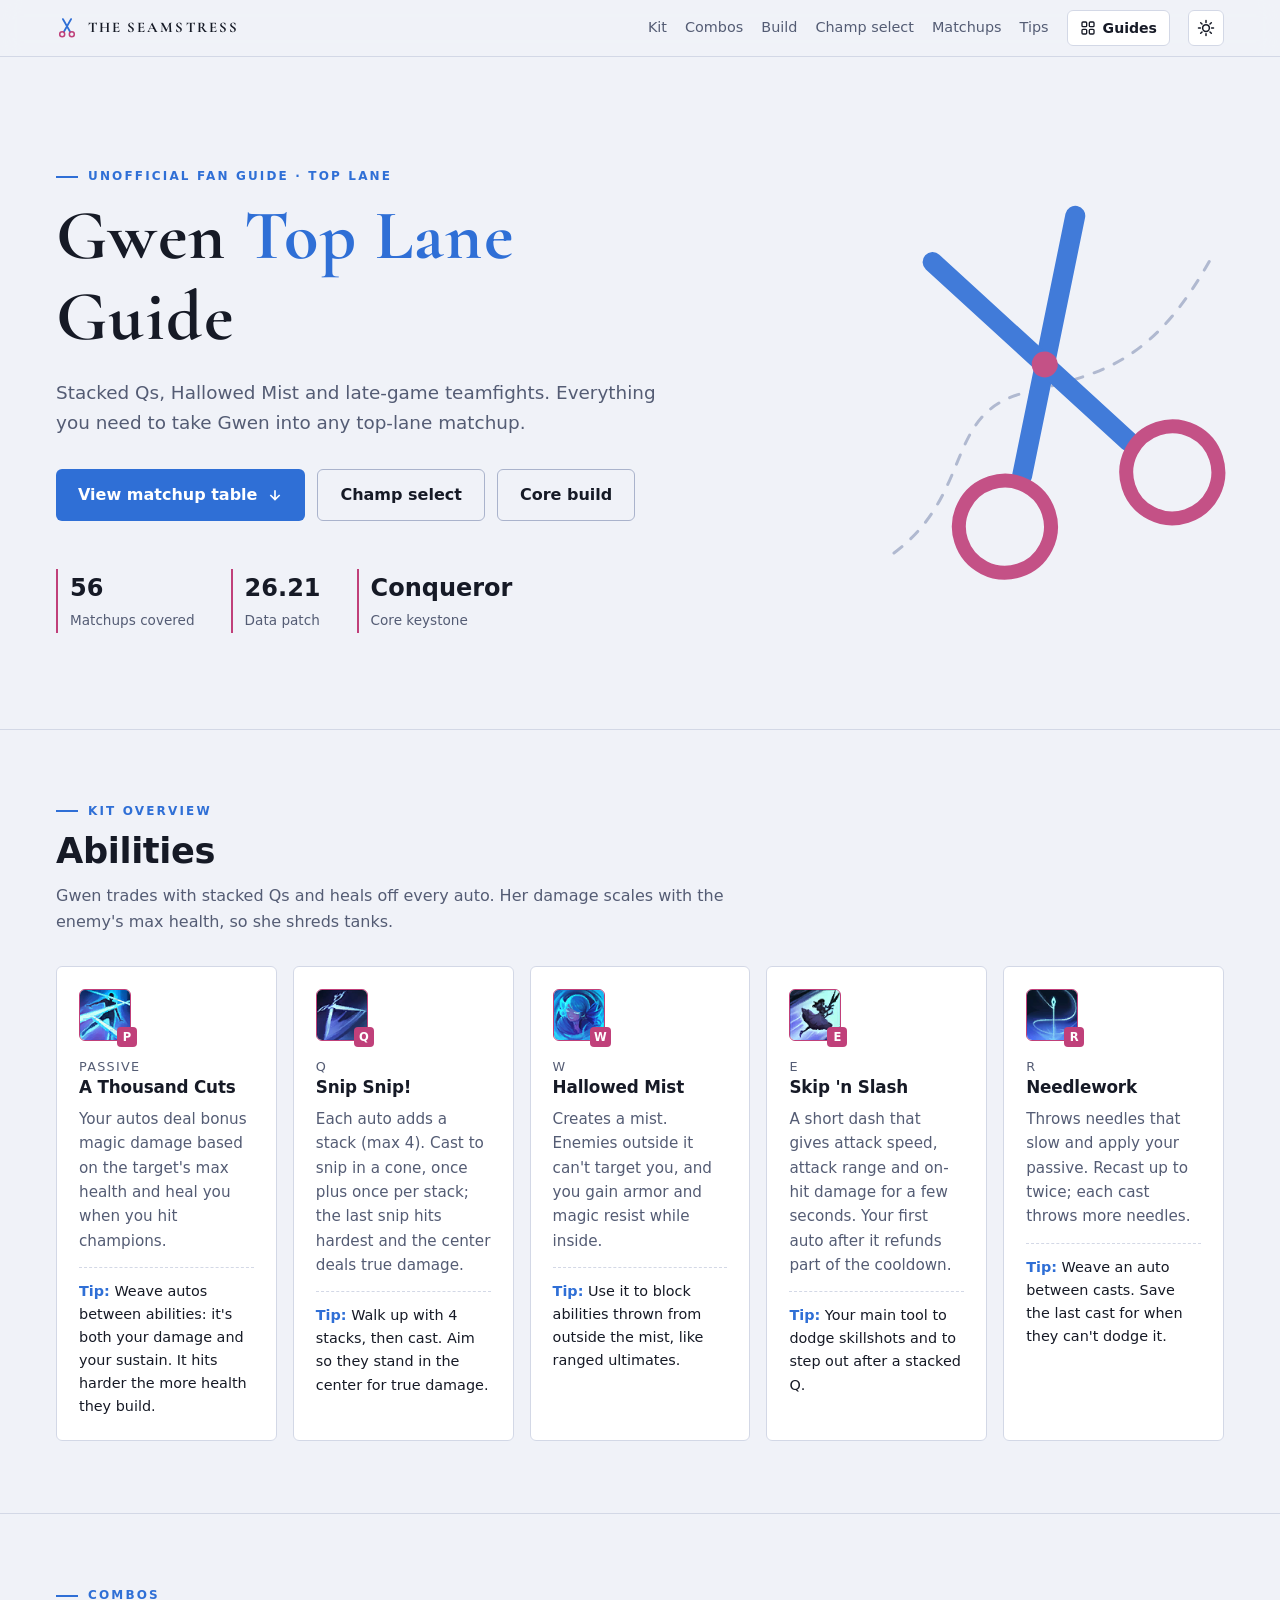
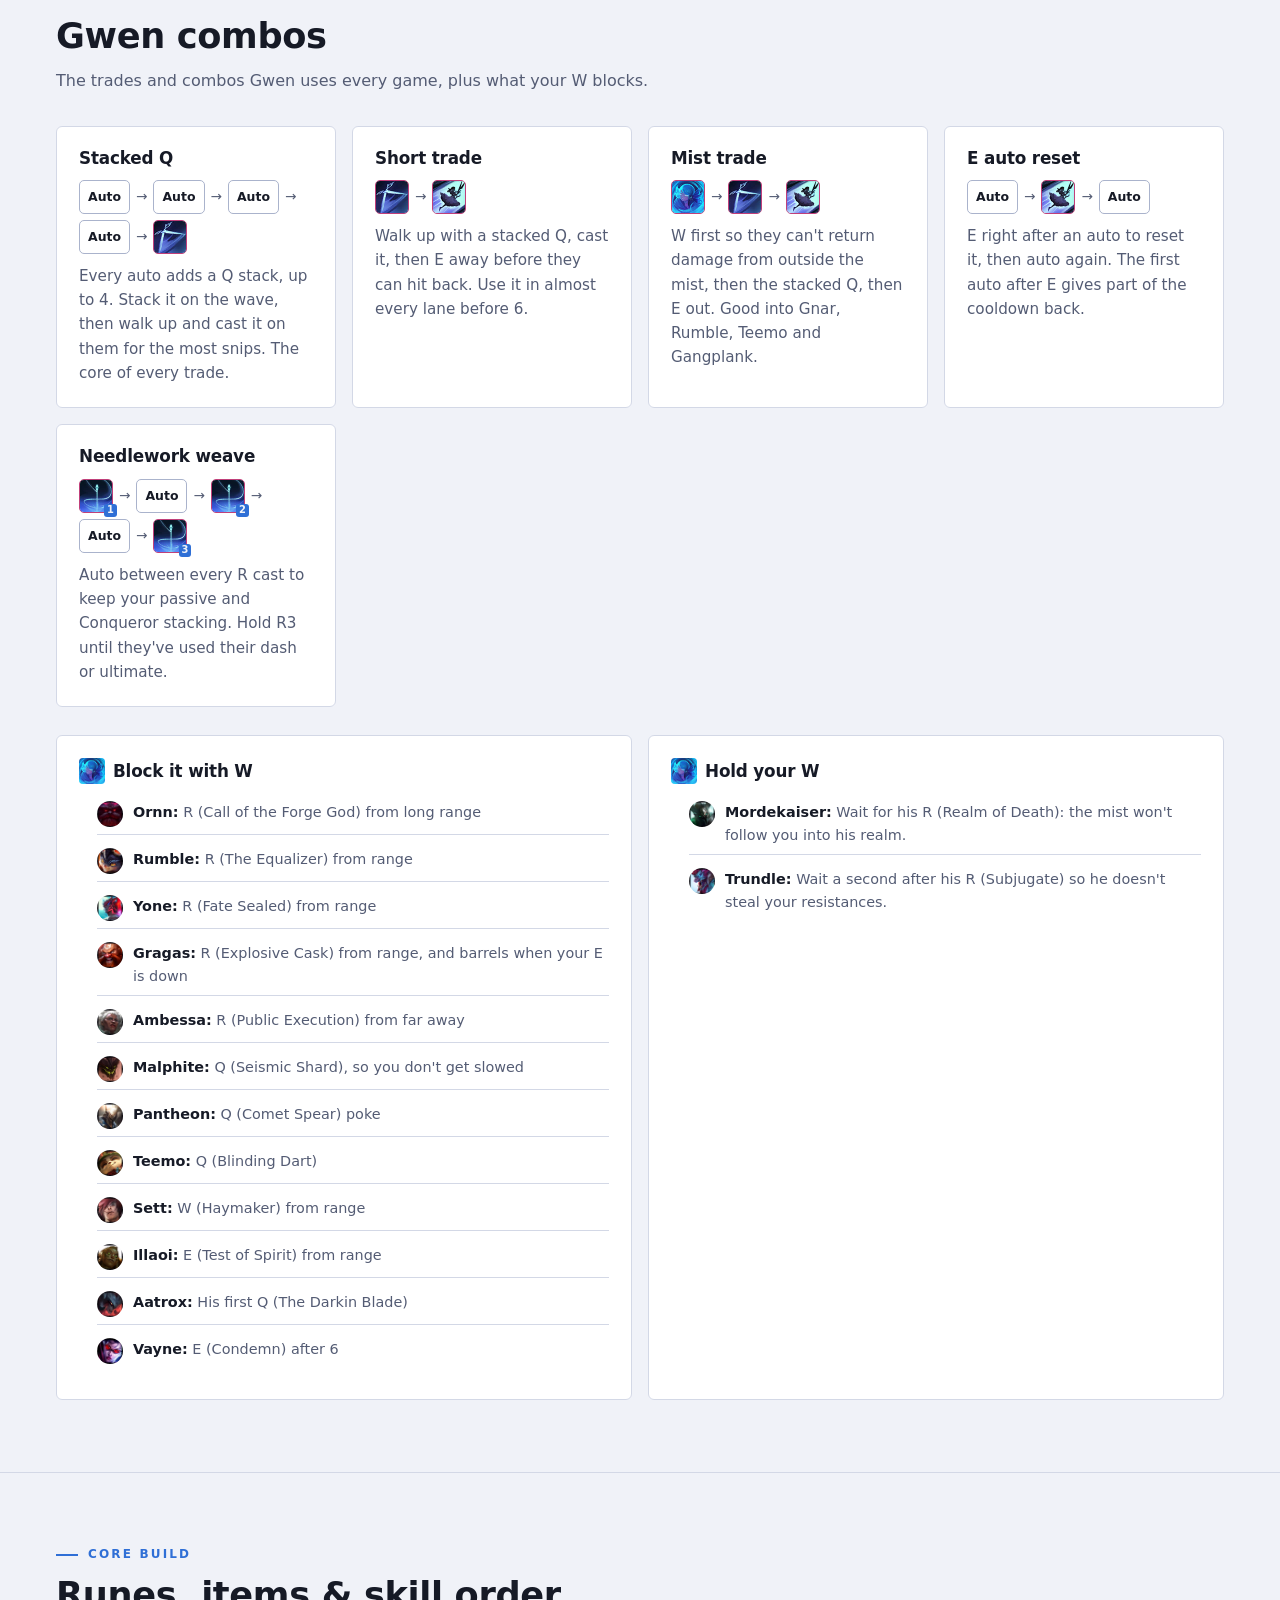
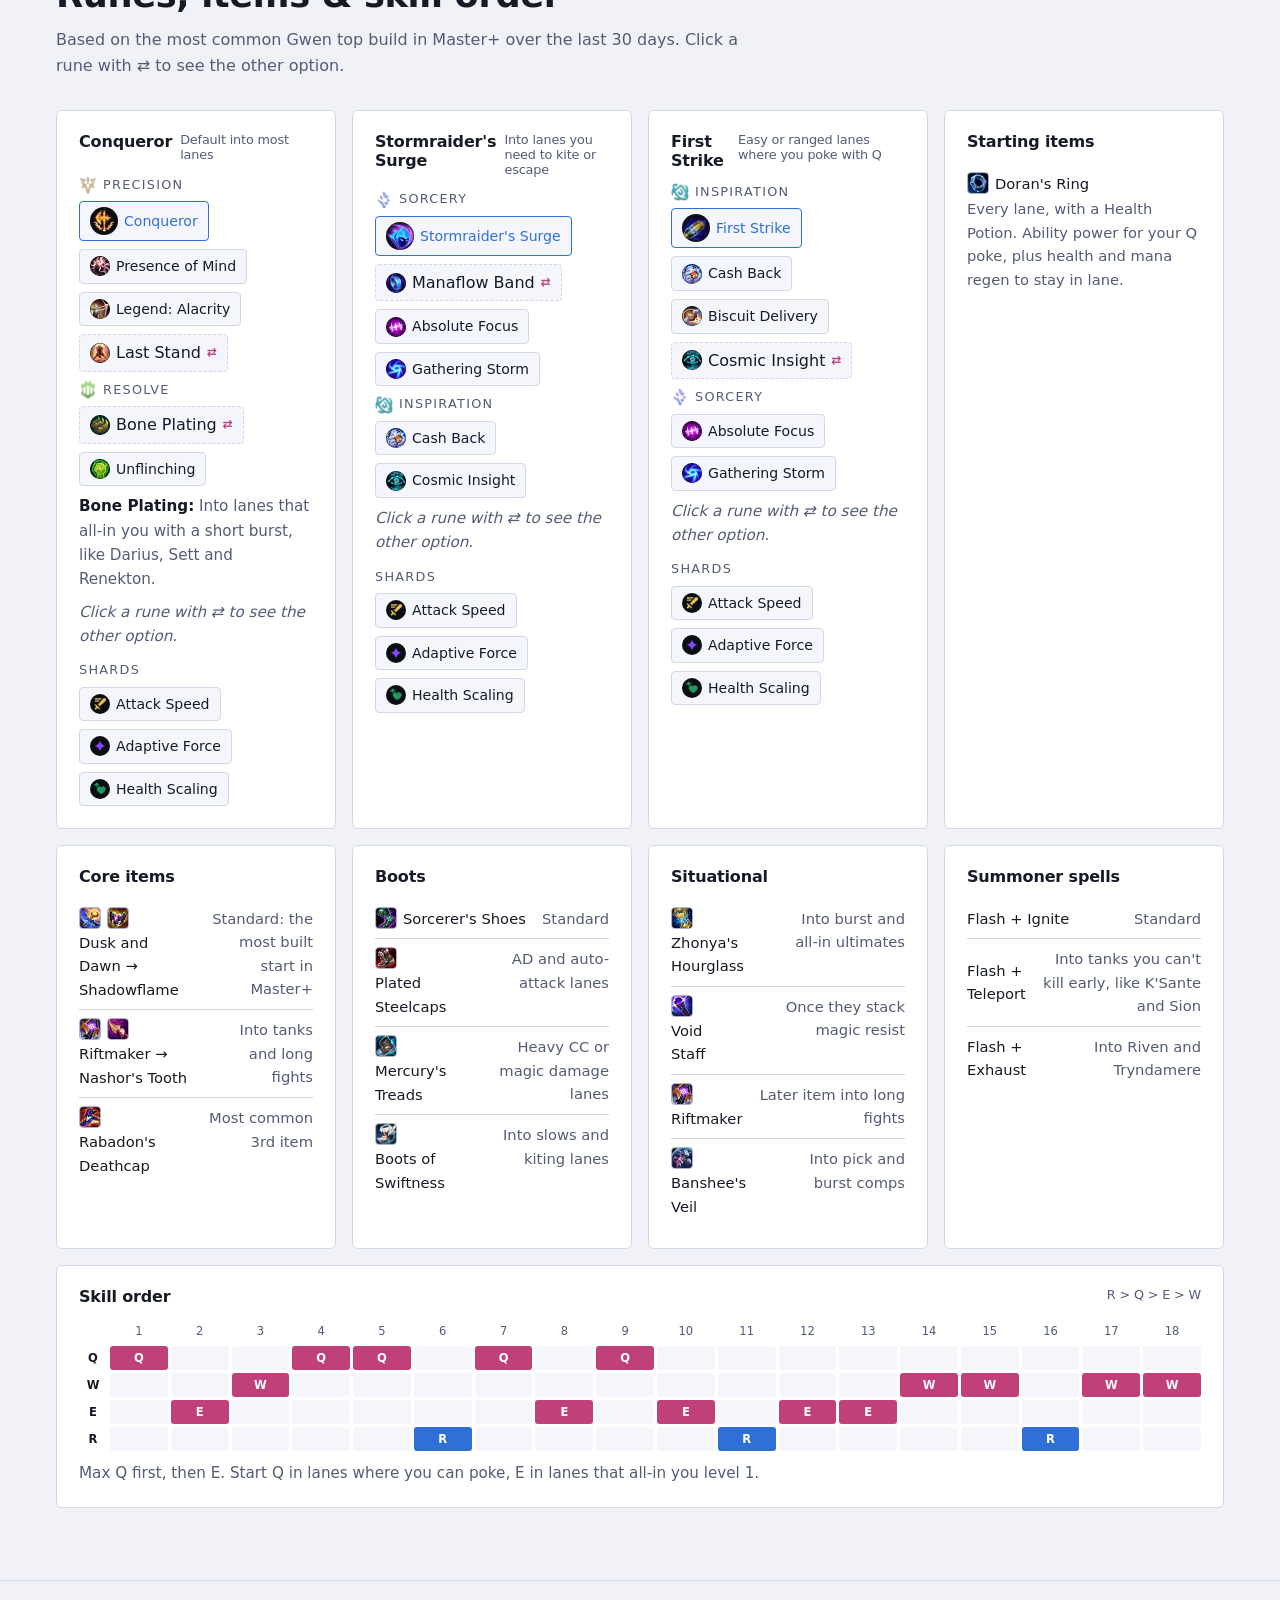
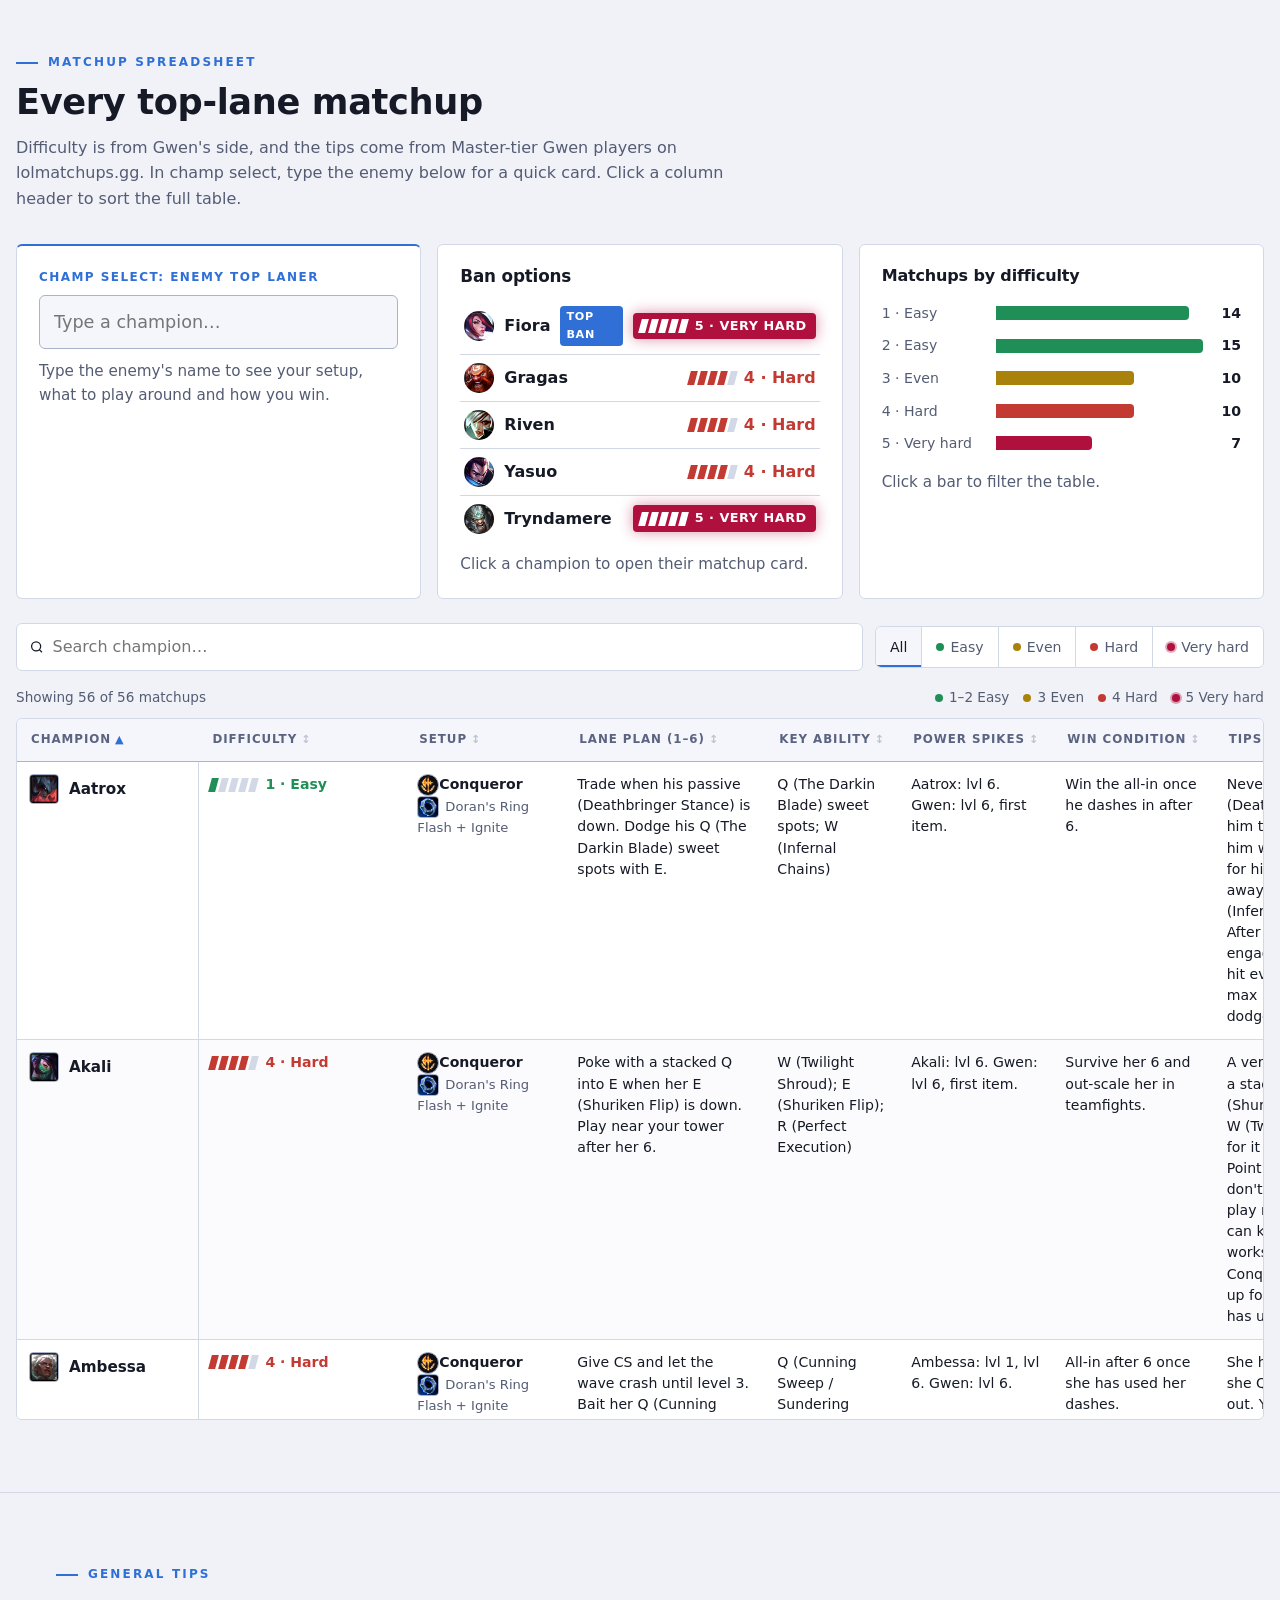
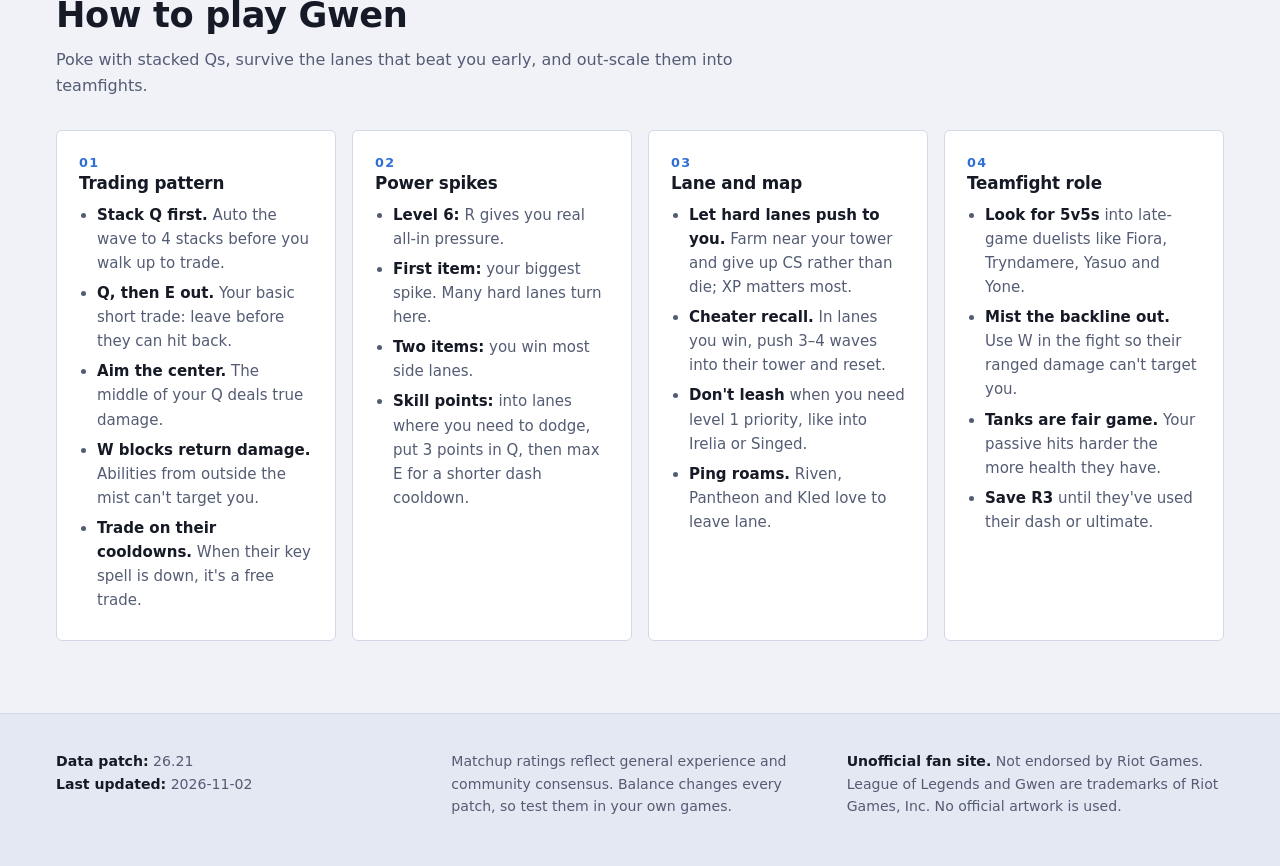
==== commit 0f6c3c4e: "Add files via upload" ====
--- a/index.html
+++ b/index.html
@@ -3,120 +3,1418 @@
 <head>
 <meta charset="utf-8">
 <meta name="viewport" content="width=device-width, initial-scale=1">
-<title>Top Lane Guides</title>
-<meta name="description" content="Unofficial League of Legends top lane guides for Camille, Riven and Gwen: runes, builds, combos and every matchup.">
+<title>Gwen Top Guide</title>
+<meta name="description" content="A Gwen top lane guide: runes, build, combos and a searchable sheet of every matchup with setup, lane plan and win condition.">
+<meta name="theme-color" content="#0d1018">
+<!-- Preview card for links shared on Discord, Reddit, Twitter/X -->
 <meta property="og:type" content="website">
-<meta property="og:url" content="https://holymolystar.github.io/">
-<meta property="og:title" content="Top Lane Guides">
-<meta property="og:description" content="Camille, Riven and Gwen: runes, builds, combos and every top-lane matchup.">
-<meta property="og:image" content="https://holymolystar.github.io/og-image.png">
+<meta property="og:url" content="https://holymolystar.github.io/gwen-guide/">
+<meta property="og:title" content="Gwen Top Lane Guide">
+<meta property="og:description" content="Runes, build, combos and every top-lane matchup for Gwen.">
+<meta property="og:image" content="https://holymolystar.github.io/gwen-guide/og-image.png">
+<meta property="og:image:width" content="1200">
+<meta property="og:image:height" content="630">
 <meta name="twitter:card" content="summary_large_image">
-<meta name="theme-color" content="#11151c">
-<link rel="icon" href="data:image/svg+xml,%3Csvg xmlns='http://www.w3.org/2000/svg' viewBox='0 0 64 64'%3E%3Crect width='64' height='64' rx='12' fill='%2311151c'/%3E%3Crect x='12' y='14' width='10' height='36' rx='3' fill='%23d8b25a'/%3E%3Crect x='27' y='14' width='10' height='36' rx='3' fill='%2345e0a0'/%3E%3Crect x='42' y='14' width='10' height='36' rx='3' fill='%237fb2ff'/%3E%3C/svg%3E">
-<link rel="preconnect" href="https://fonts.googleapis.com">
-<link rel="preconnect" href="https://fonts.gstatic.com" crossorigin>
-<link href="https://fonts.googleapis.com/css2?family=Inter:wght@400;600;800&display=swap" rel="stylesheet">
+<meta name="twitter:image" content="https://holymolystar.github.io/gwen-guide/og-image.png">
+<meta name="twitter:title" content="Gwen Top Lane Guide">
+<meta name="twitter:description" content="Runes, build, combos and every top-lane matchup for Gwen.">
+<link rel="icon" type="image/svg+xml" href="data:image/svg+xml,%3Csvg xmlns='http://www.w3.org/2000/svg' viewBox='0 0 64 64'%3E%3Crect width='64' height='64' rx='12' fill='%230d1018'/%3E%3Cg fill='none' stroke-linecap='round'%3E%3Cpath d='M23 43L44 6M41 43L20 6' stroke='%237fb2ff' stroke-width='5'/%3E%3Ccircle cx='18' cy='50' r='7' stroke='%23f08cb6' stroke-width='4'/%3E%3Ccircle cx='46' cy='50' r='7' stroke='%23f08cb6' stroke-width='4'/%3E%3C/g%3E%3C/svg%3E">
 <style>
   :root {
-    --bg: #11151c; --bg-2: #0d1016; --surface: #181d26; --line: #2a3140; --line-strong: #3a4354;
-    --text: #e9edf3; --text-dim: #98a1b2; --radius: 12px;
+    --bg: #0f1419;
+    --bg-2: #161d25;
+    --surface: #1b232d;
+    --surface-2: #222c38;
+    --line: #2f3b49;
+    --line-strong: #46556a;
+    --text: #e6ebf0;
+    --text-dim: #9aa7b6;
+    --steel: #b9c4d0;
+    --accent: #d8b25a;
+    --accent-2: #4fd1e0;
+    --accent-ink: #11161c;
+    --easy: #3fb67a;
+    --even: #d9b53c;
+    --hard: #e0574f;
+    --vhard: #ff2e63;
+    --shadow: 0 10px 30px rgba(0,0,0,.35);
+    --radius: 6px;
+    color-scheme: dark;
+  }
+  :root[data-theme="light"] {
+    --bg: #eef1f5;
+    --bg-2: #e3e8ee;
+    --surface: #ffffff;
+    --surface-2: #f4f6f9;
+    --line: #d3dae3;
+    --line-strong: #aeb9c7;
+    --text: #18202a;
+    --text-dim: #566375;
+    --steel: #5b6878;
+    --accent: #a77a14;
+    --accent-2: #0b8a99;
+    --accent-ink: #ffffff;
+    --easy: #1f8f57;
+    --even: #a8820b;
+    --hard: #c23a32;
+    --vhard: #b0103d;
+    --shadow: 0 10px 30px rgba(20,30,45,.10);
+    color-scheme: light;
   }
   @media (prefers-color-scheme: light) {
-    :root:not([data-theme="dark"]) { --bg: #f1f3f7; --bg-2: #e6e9ef; --surface: #ffffff; --line: #d6dbe4; --line-strong: #b4bccb; --text: #161a22; --text-dim: #566072; }
-  }
-  :root[data-theme="light"] { --bg: #f1f3f7; --bg-2: #e6e9ef; --surface: #ffffff; --line: #d6dbe4; --line-strong: #b4bccb; --text: #161a22; --text-dim: #566072; }
+    :root:not([data-theme="dark"]) {
+      --bg: #eef1f5; --bg-2: #e3e8ee; --surface: #ffffff; --surface-2: #f4f6f9;
+      --line: #d3dae3; --line-strong: #aeb9c7; --text: #18202a; --text-dim: #566375;
+      --steel: #5b6878; --accent: #a77a14; --accent-2: #0b8a99; --accent-ink: #ffffff;
+      --easy: #1f8f57; --even: #a8820b; --hard: #c23a32; --vhard: #b0103d;
+      --shadow: 0 10px 30px rgba(20,30,45,.10);
+      color-scheme: light;
+    }
+  }
+
   * { box-sizing: border-box; }
   html { scroll-behavior: smooth; }
-  body { margin: 0; background: var(--bg); color: var(--text); font: 16px/1.6 "Inter", system-ui, sans-serif; }
-  .wrap { max-width: 1120px; margin: 0 auto; padding: 0 16px; }
-  .topbar { border-bottom: 1px solid var(--line); }
-  .topbar .wrap { display: flex; align-items: center; justify-content: space-between; height: 56px; }
-  .brand { display: flex; align-items: center; gap: 10px; font-weight: 800; letter-spacing: .14em; font-size: .85rem; }
-  .bars { display: flex; gap: 3px; }
-  .bars i { width: 5px; height: 18px; border-radius: 2px; }
-  .icon-btn { background: var(--surface); color: var(--text); border: 1px solid var(--line); width: 36px; height: 36px; border-radius: 8px; cursor: pointer; display: grid; place-items: center; }
-  .icon-btn:hover { border-color: var(--line-strong); }
-  .hero { padding: 72px 0 40px; }
-  .eyebrow { font-size: .78rem; font-weight: 600; letter-spacing: .14em; text-transform: uppercase; color: var(--text-dim); }
-  h1 { margin: 10px 0 0; font-size: clamp(2.2rem, 6vw, 3.6rem); line-height: 1.1; font-weight: 800; letter-spacing: -.02em; }
-  .hero p { margin: 16px 0 0; max-width: 56ch; color: var(--text-dim); font-size: 1.08rem; }
-  .guides { display: grid; grid-template-columns: repeat(auto-fit, minmax(300px, 1fr)); gap: 20px; padding-bottom: 72px; }
-  .guide { display: flex; flex-direction: column; background: var(--surface); border: 1px solid var(--line); border-radius: var(--radius); overflow: hidden; color: inherit; text-decoration: none; transition: transform .2s, border-color .2s, box-shadow .2s; }
-  .guide:hover { transform: translateY(-3px); border-color: var(--c); box-shadow: 0 14px 34px rgba(0,0,0,.25); }
-  .guide img { width: 100%; aspect-ratio: 1200 / 630; object-fit: cover; display: block; background: #0d1016; border-bottom: 3px solid var(--c); }
-  .guide .body { padding: 18px 20px 20px; display: flex; flex-direction: column; gap: 8px; flex: 1; }
-  .guide h2 { margin: 0; font-size: 1.35rem; }
-  .guide .tag { font-size: .75rem; font-weight: 600; letter-spacing: .12em; text-transform: uppercase; color: var(--c); }
-  .guide p { margin: 0; color: var(--text-dim); font-size: .95rem; flex: 1; }
-  .guide .go { margin-top: 8px; font-weight: 600; font-size: .92rem; }
-  .guide .go::after { content: " \2192"; transition: margin .2s; }
-  .guide:hover .go::after { margin-left: 4px; }
-  footer { border-top: 1px solid var(--line); background: var(--bg-2); padding: 28px 0 40px; color: var(--text-dim); font-size: .86rem; }
+  body {
+    margin: 0;
+    background: var(--bg);
+    color: var(--text);
+    font: 16px/1.6 "Inter", "Segoe UI", system-ui, -apple-system, Roboto, Helvetica, Arial, sans-serif;
+    -webkit-font-smoothing: antialiased;
+  }
+  a { color: var(--accent-2); }
+  .wrap { max-width: 1200px; margin: 0 auto; padding: 0 16px; }
+  .wrap.wide { max-width: 1480px; }
+  section { padding: 72px 0; border-top: 1px solid var(--line); }
+  h1, h2, h3 { line-height: 1.15; letter-spacing: -.01em; margin: 0; }
+  h2 { font-size: clamp(1.6rem, 3vw, 2.2rem); }
+  .eyebrow {
+    font-size: .75rem; font-weight: 700; letter-spacing: .18em; text-transform: uppercase;
+    color: var(--accent); margin-bottom: 10px; display: flex; align-items: center; gap: 10px;
+  }
+  .eyebrow::before { content: ""; width: 22px; height: 2px; background: var(--accent); }
+  .section-lead { color: var(--text-dim); max-width: 70ch; margin: 12px 0 32px; }
+
+  /* Top bar */
+  .topbar {
+    position: sticky; top: 0; z-index: 50;
+    background: color-mix(in srgb, var(--bg) 85%, transparent);
+    backdrop-filter: blur(10px);
+    border-bottom: 1px solid var(--line);
+  }
+  .topbar .wrap { display: flex; align-items: center; justify-content: space-between; height: 56px; gap: 12px; }
+  .brand { display: flex; align-items: center; gap: 10px; font-weight: 700; letter-spacing: .04em; color: var(--text); text-decoration: none; }
+  .brand-mark { width: 22px; height: 22px; position: relative; }
+  .brand-mark::before, .brand-mark::after {
+    content: ""; position: absolute; inset: 0; border: 2px solid var(--accent); transform: rotate(45deg);
+  }
+  .brand-mark::after { inset: 6px; background: var(--accent-2); border: 0; }
+  .nav { display: flex; gap: 18px; align-items: center; }
+  .nav a { color: var(--text-dim); text-decoration: none; font-size: .9rem; transition: color .2s; }
+  .nav a:hover { color: var(--text); }
+  .nav a.nav-cta { color: var(--accent-ink); background: var(--accent); font-weight: 700; padding: 6px 12px; border-radius: var(--radius); }
+  .nav a.nav-cta:hover { color: var(--accent-ink); filter: brightness(1.08); }
+  @media (max-width: 760px) { .nav a.nav-cta { display: inline-block; font-size: .8rem; padding: 5px 10px; } }
+  .toplane-banner { margin-top: 28px; display: flex; align-items: center; justify-content: space-between; gap: 20px; flex-wrap: wrap;
+    padding: 24px; border: 1px solid var(--accent); border-radius: var(--radius); text-decoration: none; color: var(--text);
+    background: linear-gradient(135deg, color-mix(in srgb, var(--accent) 14%, var(--surface)), var(--surface)); }
+  .toplane-banner h3 { font-size: 1.2rem; }
+  .toplane-banner p { color: var(--text-dim); margin: 8px 0 0; max-width: 60ch; }
+  .toplane-banner:hover { box-shadow: var(--shadow); }
+  @media (max-width: 760px) { .nav a { display: none; } }
+  .icon-btn {
+    background: var(--surface); color: var(--text); border: 1px solid var(--line);
+    width: 36px; height: 36px; border-radius: var(--radius); cursor: pointer; display: grid; place-items: center;
+    transition: border-color .2s, transform .2s;
+  }
+  .icon-btn:hover { border-color: var(--accent); }
+
+  /* Hero */
+  .hero { position: relative; overflow: hidden; padding: 110px 0 96px; border-top: 0; }
+  .hero-grid {
+    position: absolute; inset: 0; pointer-events: none; opacity: .5;
+    background-image:
+      linear-gradient(var(--line) 1px, transparent 1px),
+      linear-gradient(90deg, var(--line) 1px, transparent 1px);
+    background-size: 48px 48px;
+    mask-image: radial-gradient(ellipse at 70% 40%, #000 0%, transparent 70%);
+    -webkit-mask-image: radial-gradient(ellipse at 70% 40%, #000 0%, transparent 70%);
+  }
+  .hero-blades { position: absolute; right: -60px; top: 40px; width: 520px; height: 520px; pointer-events: none; }
+  @media (max-width: 900px) { .hero-blades { opacity: .25; right: -200px; } }
+  .hero h1 { font-size: clamp(2.4rem, 6vw, 4.4rem); font-weight: 800; max-width: 14ch; }
+  .hero h1 span { color: var(--accent); }
+  .hero p { color: var(--text-dim); font-size: 1.15rem; max-width: 52ch; margin: 20px 0 32px; }
+  .btn {
+    display: inline-flex; align-items: center; gap: 10px; cursor: pointer;
+    background: var(--accent); color: var(--accent-ink); border: 0; font: inherit; font-weight: 700;
+    padding: 12px 22px; border-radius: var(--radius); text-decoration: none;
+    clip-path: polygon(0 0, calc(100% - 12px) 0, 100% 12px, 100% 100%, 12px 100%, 0 calc(100% - 12px));
+    transition: transform .2s, filter .2s;
+  }
+  .btn:hover { transform: translateY(-2px); filter: brightness(1.08); }
+  .btn.ghost {
+    background: transparent; color: var(--text); border: 1px solid var(--line-strong); clip-path: none;
+  }
+  .btn.ghost:hover { border-color: var(--accent-2); color: var(--accent-2); }
+  .hero-stats { display: flex; gap: 36px; margin-top: 48px; flex-wrap: wrap; }
+  .hero-stats div { border-left: 2px solid var(--accent-2); padding-left: 12px; }
+  .hero-stats b { display: block; font-size: 1.5rem; }
+  .hero-stats span { color: var(--text-dim); font-size: .85rem; }
+
+  /* Cards */
+  .grid { display: grid; gap: 16px; grid-template-columns: repeat(auto-fit, minmax(210px, 1fr)); }
+  .card {
+    background: var(--surface); border: 1px solid var(--line); border-radius: var(--radius);
+    padding: 22px; position: relative; transition: border-color .25s, transform .25s, box-shadow .25s;
+  }
+  .card::after {
+    content: ""; position: absolute; top: -1px; right: -1px; width: 18px; height: 18px;
+    border-top: 2px solid var(--accent); border-right: 2px solid var(--accent); opacity: 0; transition: opacity .25s;
+  }
+  .card:hover { border-color: var(--line-strong); transform: translateY(-3px); box-shadow: var(--shadow); }
+  .card:hover::after { opacity: 1; }
+  .key {
+    width: 40px; height: 40px; display: grid; place-items: center; font-weight: 800; color: var(--accent-2);
+    border: 1.5px solid var(--accent-2); transform: rotate(45deg); margin: 6px 0 18px 4px;
+  }
+  .key span { transform: rotate(-45deg); }
+  /* Icons (embedded Data Dragon art) */
+  .ability { position: relative; width: 52px; height: 52px; margin: 0 0 16px; }
+  .ability img { width: 52px; height: 52px; border-radius: 6px; border: 1.5px solid var(--accent-2); display: block; }
+  .ability b {
+    position: absolute; right: -6px; bottom: -6px; min-width: 20px; height: 20px; padding: 0 4px;
+    display: grid; place-items: center; font-size: .72rem; border-radius: 4px;
+    background: var(--accent-2); color: var(--accent-ink);
+  }
+  .ico { display: inline-block; vertical-align: middle; border-radius: 4px; border: 1px solid var(--line-strong); flex: none; }
+  .ico-champ { width: 30px; height: 30px; margin-right: 10px; }
+  .ico-item { width: 22px; height: 22px; margin-right: 6px; }
+  .champ-name { display: inline-flex; align-items: center; }
+  .item-label { display: flex; align-items: center; flex-wrap: wrap; gap: 2px 0; }
+  .card h3 { font-size: 1.05rem; }
+  .card .sub { color: var(--text-dim); font-size: .8rem; text-transform: uppercase; letter-spacing: .1em; }
+  .card p { color: var(--text-dim); margin: 10px 0 0; font-size: .95rem; }
+  .card .tip { margin-top: 14px; padding-top: 12px; border-top: 1px dashed var(--line); font-size: .9rem; color: var(--text); }
+  .card .tip b { color: var(--accent); }
+
+  /* Build */
+  .build-grid { display: grid; gap: 16px; grid-template-columns: repeat(auto-fit, minmax(280px, 1fr)); }
+  .build-card h3 { font-size: 1rem; margin-bottom: 12px; display: flex; justify-content: space-between; gap: 8px; }
+  .build-card h3 small { color: var(--text-dim); font-weight: 500; font-size: .8rem; }
+  .chips { display: flex; flex-wrap: wrap; gap: 8px; }
+  .chip {
+    background: var(--surface-2); border: 1px solid var(--line); padding: 5px 10px; border-radius: 4px; font-size: .88rem;
+  }
+  .chip.primary { border-color: var(--accent); color: var(--accent); }
+  b.ks { display: inline-flex; align-items: center; gap: 6px; }
+  .ico-rune { width: 22px; height: 22px; border-radius: 50%; background: #0b0f14; flex: none; }
+  .rune-chip { display: inline-flex; align-items: center; gap: 6px; }
+  button.rune-chip { font: inherit; color: inherit; cursor: pointer; border-style: dashed; }
+  button.rune-chip:hover, button.rune-chip:focus-visible { border-color: var(--accent-2); }
+  button.rune-chip.swapped { border-style: solid; border-color: var(--accent-2); color: var(--accent-2); }
+  .rune-chip .swap { font-size: .75rem; color: var(--accent-2); font-weight: 800; }
+  .rune-note { margin: 0 0 8px !important; font-size: .85rem; color: var(--text-dim); }
+  .rune-note b { color: var(--text); }
+  .rune-hint { margin: 0 0 12px !important; font-size: .78rem; color: var(--text-dim); font-style: italic; }
+  .rune-chip img { width: 20px; height: 20px; border-radius: 50%; background: #0b0f14; }
+  .rune-chip.primary img { width: 28px; height: 28px; }
+  .card .sub.tree { display: flex; align-items: center; gap: 6px; }
+  .card .sub.tree img { width: 18px; height: 18px; }
+  .list { margin: 0; padding: 0; list-style: none; }
+  .list li { padding: 8px 0; border-bottom: 1px solid var(--line); display: flex; justify-content: space-between; gap: 12px; font-size: .92rem; }
+  .list li:last-child { border-bottom: 0; }
+  .list.stack li { flex-direction: column; gap: 2px; }
+  .list.stack li span { text-align: left; }
+  .list li span { color: var(--text-dim); text-align: right; }
+  .skill-order { display: grid; grid-template-columns: 28px repeat(18, minmax(18px, 1fr)); gap: 3px; font-size: .72rem; overflow-x: auto; }
+  .skill-order div { height: 24px; display: grid; place-items: center; border-radius: 3px; background: var(--surface-2); color: var(--text-dim); }
+  .skill-order .lbl { background: transparent; color: var(--text); font-weight: 700; }
+  .skill-order .on { background: var(--accent-2); color: var(--accent-ink); font-weight: 700; }
+  .skill-order .on.r { background: var(--accent); }
+  .skill-order .lvl { background: transparent; }
+  .note { font-size: .85rem; color: var(--text-dim); margin-top: 12px; }
+  .about { display: grid; gap: 28px; grid-template-columns: repeat(auto-fit, minmax(300px, 1fr)); align-items: center; }
+  .proof { margin: 0; justify-self: center; max-width: 100%; }
+  .proof img {
+    display: block; max-width: 100%; height: auto; border-radius: var(--radius);
+    border: 1px solid var(--line-strong); box-shadow: var(--shadow);
+  }
+  .proof figcaption { margin-top: 8px; font-size: .8rem; color: var(--text-dim); text-align: center; }
+  /* Matchup table */
+  .toolbar { display: flex; flex-wrap: wrap; gap: 12px; align-items: center; margin-bottom: 16px; }
+  .search {
+    flex: 1 1 240px; display: flex; align-items: center; gap: 8px;
+    background: var(--surface); border: 1px solid var(--line); border-radius: var(--radius); padding: 0 12px;
+    transition: border-color .2s;
+  }
+  .search:focus-within { border-color: var(--accent-2); }
+  .search input { background: transparent; border: 0; outline: 0; color: var(--text); font: inherit; padding: 10px 0; width: 100%; }
+  .seg { display: flex; border: 1px solid var(--line); border-radius: var(--radius); overflow: hidden; flex-wrap: wrap; }
+  .seg button {
+    background: var(--surface); color: var(--text-dim); border: 0; border-right: 1px solid var(--line);
+    padding: 9px 14px; font: inherit; font-size: .88rem; cursor: pointer; transition: background .2s, color .2s;
+    display: flex; align-items: center; gap: 6px;
+  }
+  .seg button:last-child { border-right: 0; }
+  .seg button:hover { color: var(--text); }
+  .seg button[aria-pressed="true"] { background: var(--surface-2); color: var(--text); box-shadow: inset 0 -2px 0 var(--accent); }
+  .dot { width: 8px; height: 8px; border-radius: 50%; display: inline-block; }
+  .dot.easy { background: var(--easy); } .dot.even { background: var(--even); } .dot.hard { background: var(--hard); }
+  .dot.vhard { background: var(--vhard); box-shadow: 0 0 0 2px color-mix(in srgb, var(--vhard) 35%, transparent); }
+  .meta-row { display: flex; justify-content: space-between; align-items: center; flex-wrap: wrap; gap: 8px; font-size: .85rem; color: var(--text-dim); margin-bottom: 10px; }
+  .legend { display: flex; gap: 14px; flex-wrap: wrap; align-items: center; }
+  .legend span { display: inline-flex; align-items: center; gap: 6px; }
+
+  .table-wrap {
+    border: 1px solid var(--line); border-radius: var(--radius); background: var(--surface);
+    overflow: auto; max-height: 78vh; -webkit-overflow-scrolling: touch;
+  }
+  table { border-collapse: separate; border-spacing: 0; width: 100%; min-width: 1180px; font-size: .88rem; line-height: 1.5; }
+  thead th {
+    position: sticky; top: 0; z-index: 3; background: var(--surface-2); text-align: left;
+    font-size: .74rem; letter-spacing: .08em; text-transform: uppercase; color: var(--steel);
+    padding: 12px 14px; border-bottom: 1px solid var(--line-strong); white-space: nowrap; cursor: pointer; user-select: none;
+  }
+  thead th:hover { color: var(--text); }
+  thead th .arrow { opacity: .35; margin-left: 4px; font-size: .7rem; }
+  thead th[aria-sort="ascending"] .arrow, thead th[aria-sort="descending"] .arrow { opacity: 1; color: var(--accent); }
+  thead th:first-child, tbody td:first-child { position: sticky; left: 0; }
+  thead th:first-child { z-index: 4; }
+  tbody td:first-child { background: var(--surface); z-index: 1; box-shadow: 1px 0 0 var(--line); }
+  tbody td { padding: 12px 12px; border-bottom: 1px solid var(--line); vertical-align: top; }
+  tbody tr.row { transition: background .15s; }
+  tbody tr.row:hover td { background: var(--surface-2); }
+  tbody tr.row:nth-child(even) td { background: color-mix(in srgb, var(--surface-2) 45%, var(--surface)); }
+  tbody tr.row:nth-child(even):hover td { background: var(--surface-2); }
+  .col-champ { min-width: 110px; font-weight: 700; white-space: nowrap; font-size: .95rem; }
+  .col-wide { min-width: 200px; }
+  .col-mid { min-width: 120px; }
+  .col-narrow { white-space: nowrap; }
+  .col-setup { min-width: 160px; }
+  .col-tips { min-width: 290px; }
+  .setup b { display: block; color: var(--text); }
+  .setup span { display: block; color: var(--text-dim); font-size: .82rem; }
+  .storm-plan {
+    margin-bottom: 8px; padding: 6px 8px; border-left: 2px solid var(--accent-2); border-radius: 3px;
+    background: color-mix(in srgb, var(--accent-2) 10%, transparent); font-size: .84rem;
+  }
+  .storm-plan b { color: var(--accent-2); }
+
+  /* Champ-select quick view + difficulty chart */
+  .quick-grid { display: grid; gap: 16px; grid-template-columns: repeat(auto-fit, minmax(300px, 1fr)); margin-bottom: 24px; }
+  .quick { border-top: 2px solid var(--accent); scroll-margin-top: 72px; }
+  .quick-label { display: block; font-size: .75rem; font-weight: 700; letter-spacing: .12em; text-transform: uppercase; color: var(--accent); margin-bottom: 8px; }
+  .quick-input {
+    width: 100%; font: inherit; font-size: 1.1rem; padding: 12px 14px; border-radius: var(--radius);
+    background: var(--surface-2); color: var(--text); border: 1px solid var(--line-strong);
+  }
+  .quick-input:focus { outline: none; border-color: var(--accent-2); }
+  .qempty { color: var(--text-dim); font-size: .92rem; margin: 14px 0 0; }
+  .ban-list { list-style: none; margin: 12px 0 0; padding: 0; }
+  .ban-list li + li { border-top: 1px solid var(--line); }
+  .ban-list button { all: unset; box-sizing: border-box; width: 100%; display: flex; align-items: center; gap: 10px; padding: 8px 4px; cursor: pointer; border-radius: 6px; }
+  .ban-list button:hover, .ban-list button:focus-visible { background: var(--surface-2); }
+  .ban-list img { width: 30px; height: 30px; border-radius: 50%; }
+  .ban-list .ban-name { font-weight: 700; flex: 1; }
+  .ban-list .my-ban { font-size: .7rem; font-weight: 800; letter-spacing: .06em; text-transform: uppercase; color: var(--accent-ink); background: var(--accent); border-radius: 4px; padding: 2px 6px; }
+  .qcard { margin-top: 16px; }
+  .qhead { display: flex; align-items: center; gap: 14px; margin-bottom: 14px; }
+  .qhead img { width: 56px; height: 56px; border-radius: 6px; border: 1px solid var(--line-strong); }
+  .qhead h3 { font-size: 1.3rem; margin-bottom: 6px; }
+  .qcard dl { margin: 0; display: grid; gap: 12px; }
+  .qcard dt { font-size: .7rem; font-weight: 700; letter-spacing: .12em; text-transform: uppercase; color: var(--accent-2); margin-bottom: 2px; }
+  .qcard dd { margin: 0; font-size: .98rem; }
+  .qcard .setup-line { display: flex; flex-wrap: wrap; align-items: center; gap: 4px 10px; }
+  .qmore { margin-top: 14px; display: flex; flex-wrap: wrap; gap: 8px; align-items: center; font-size: .85rem; color: var(--text-dim); }
+  .linkbtn {
+    background: none; border: 1px solid var(--line-strong); color: var(--text); font: inherit; font-size: .85rem;
+    padding: 5px 10px; border-radius: var(--radius); cursor: pointer;
+  }
+  .linkbtn:hover { border-color: var(--accent-2); color: var(--accent-2); }
+  .diff-chart h3 { font-size: 1rem; margin-bottom: 12px; }
+  .bar-row {
+    display: grid; grid-template-columns: 104px 1fr 28px; align-items: center; gap: 10px; width: 100%;
+    background: none; border: 0; padding: 5px 0; color: var(--text); font: inherit; font-size: .88rem; cursor: pointer; text-align: left;
+  }
+  .bar-track { height: 14px; display: block; }
+  .bar { display: block; height: 100%; min-width: 4px; border-radius: 0 4px 4px 0; transition: filter .15s; }
+  .bar.easy { background: var(--easy); } .bar.even { background: var(--even); } .bar.hard { background: var(--hard); } .bar.vhard { background: var(--vhard); }
+  .bar-val { font-weight: 700; text-align: right; color: var(--text); }
+  .bar-label { color: var(--text-dim); white-space: nowrap; }
+  .bar-row:hover .bar, .bar-row:focus-visible .bar { filter: brightness(1.15); }
+  .bar-row:hover .bar-label { color: var(--text); }
+  .bar-row[aria-pressed="true"] .bar-label { color: var(--text); font-weight: 700; }
+  .diff { display: inline-flex; align-items: center; gap: 8px; font-weight: 700; white-space: nowrap; }
+  .pips { display: inline-flex; gap: 3px; }
+  .pips i { width: 7px; height: 14px; background: var(--line); transform: skewX(-15deg); }
+  .diff.easy { color: var(--easy); } .diff.even { color: var(--even); } .diff.hard { color: var(--hard); }
+  .diff.easy .pips i.f { background: var(--easy); }
+  .diff.even .pips i.f { background: var(--even); }
+  .diff.hard .pips i.f { background: var(--hard); }
+  /* 5 = very hard: solid badge so it reads differently from 4 at a glance */
+  .diff.vhard {
+    color: #fff; background: var(--vhard); padding: 3px 9px 3px 7px; border-radius: 4px;
+    text-transform: uppercase; letter-spacing: .04em; font-size: .8rem;
+    box-shadow: 0 0 14px color-mix(in srgb, var(--vhard) 45%, transparent);
+  }
+  .diff.vhard .pips i { background: rgba(255,255,255,.3); }
+  .diff.vhard .pips i.f { background: #fff; }
+  tbody tr.row.vhard td:first-child { box-shadow: inset 3px 0 0 var(--vhard), 1px 0 0 var(--line); }
+  .empty { padding: 40px; text-align: center; color: var(--text-dim); }
+
+  /* Personal stats */
+
+  /* Tips */
+  .tips { display: grid; gap: 16px; grid-template-columns: repeat(auto-fit, minmax(260px, 1fr)); }
+  .tips ul { margin: 10px 0 0; padding-left: 18px; color: var(--text-dim); font-size: .94rem; }
+  .tips li { margin-bottom: 6px; }
+  .tips li b { color: var(--text); }
+  .tips .num { font-size: .8rem; font-weight: 800; color: var(--accent); letter-spacing: .1em; }
+
+  /* Combos & dodges */
+  .combo-seq { display: flex; flex-wrap: wrap; align-items: center; gap: 6px; margin: 12px 0 4px; }
+  .combo-seq img { width: 34px; height: 34px; border-radius: 5px; border: 1.5px solid var(--accent-2); display: block; }
+  .combo-seq .step { position: relative; }
+  .combo-seq .step b { position: absolute; right: -4px; bottom: -4px; font-size: .62rem; background: var(--accent); color: var(--bg); border-radius: 3px; padding: 0 3px; line-height: 1.3; }
+  .combo-seq .step-txt { border: 1px solid var(--line-strong); border-radius: 5px; padding: 6px 8px; font-size: .78rem; font-weight: 700; }
+  .combo-seq .arr { color: var(--text-dim); font-size: .85rem; }
+  .dodge-grid { margin-top: 28px; }
+  .dodge-list { margin: 10px 0 0; padding: 0; list-style: none; }
+  .dodge-list li { display: flex; gap: 10px; align-items: flex-start; padding: 7px 0; border-bottom: 1px solid var(--line); font-size: .9rem; color: var(--text-dim); }
+  .dodge-list li:last-child { border-bottom: 0; }
+  .dodge-list li img { width: 26px; height: 26px; border-radius: 50%; flex: none; }
+  .dodge-list li b { color: var(--text); }
+  footer { border-top: 1px solid var(--line); padding: 36px 0 48px; color: var(--text-dim); font-size: .88rem; background: var(--bg-2); }
+  footer .wrap { display: grid; gap: 18px; grid-template-columns: repeat(auto-fit, minmax(240px, 1fr)); }
   footer b { color: var(--text); }
+
+  @media (prefers-reduced-motion: reduce) {
+    *, *::before, *::after { transition: none !important; scroll-behavior: auto !important; }
+  }
+  /* ===== Gwen theme: soft blue, pink, midnight ===== */
+  :root {
+    --bg: #0d1018; --bg-2: #121624; --surface: #171c2b; --surface-2: #1d2335;
+    --line: #283049; --line-strong: #3d4766; --text: #eceff8; --text-dim: #98a0ba; --steel: #bcc3d8;
+    --accent: #7fb2ff; --accent-2: #f08cb6; --accent-ink: #0a1020;
+  }
+  :root[data-theme="light"] {
+    --bg: #f0f2f8; --bg-2: #e4e8f2; --surface: #ffffff; --surface-2: #f5f6fb;
+    --line: #d3d8e6; --line-strong: #aab3cc; --text: #161a26; --text-dim: #545c74; --steel: #5a6380;
+    --accent: #2f6fd6; --accent-2: #c0407a; --accent-ink: #ffffff;
+  }
+  @media (prefers-color-scheme: light) {
+    :root:not([data-theme="dark"]) {
+      --bg: #f0f2f8; --bg-2: #e4e8f2; --surface: #ffffff; --surface-2: #f5f6fb;
+      --line: #d3d8e6; --line-strong: #aab3cc; --text: #161a26; --text-dim: #545c74; --steel: #5a6380;
+      --accent: #2f6fd6; --accent-2: #c0407a; --accent-ink: #ffffff;
+    }
+  }
+  /* Minimal: serif only for the big title and brand, no extra effects */
+  .hero h1, .brand { font-family: "Cormorant Garamond", Georgia, "Times New Roman", serif; letter-spacing: .02em; }
+  .hero h1 { font-weight: 700; }
+  .brand { letter-spacing: .14em; font-size: .92rem; }
+  .brand-mark { width: 22px; height: 22px; }
+  .brand-mark::before, .brand-mark::after { content: none; }
+  .brand-mark svg { width: 100%; height: 100%; display: block; }
+  .hero-grid { display: none; }
+  .hero-blades { opacity: .9; right: 2%; top: 50%; width: 400px; height: 400px; transform: translateY(-50%); }
+  @media (max-width: 900px) { .hero-blades { opacity: .18; right: -90px; width: 320px; height: 320px; } }
+  .btn { clip-path: none; border-radius: var(--radius); }
+  .card::after { display: none; }
+  .card:hover { transform: none; }  /* GUIDE_MENU_CSS_START */
+  .guides { position: relative; }
+  .guides summary { list-style: none; cursor: pointer; display: flex; align-items: center; gap: 7px; height: 36px; padding: 0 12px;
+    border: 1px solid var(--line); border-radius: var(--radius); background: var(--surface); color: var(--text); font-size: .88rem; font-weight: 600; }
+  .guides summary::-webkit-details-marker { display: none; }
+  .guides summary:hover, .guides[open] summary { border-color: var(--accent); }
+  .guides-menu { position: absolute; right: 0; top: calc(100% + 8px); min-width: 190px; padding: 6px; z-index: 60;
+    background: var(--surface); border: 1px solid var(--line-strong, var(--line)); border-radius: var(--radius); box-shadow: 0 12px 30px rgba(0,0,0,.3); }
+  .nav .guides-menu a { display: flex; align-items: center; gap: 10px; padding: 8px 10px; border-radius: 6px; color: var(--text); font-size: .9rem; }
+  .nav .guides-menu a:hover { background: var(--surface-2); color: var(--text); }
+  .nav .guides-menu a::before { content: ""; width: 8px; height: 8px; border-radius: 50%; background: var(--dot, var(--text-dim)); }
+  .nav .guides-menu a[aria-current] { color: var(--accent); font-weight: 700; }
+  .guides-menu hr { border: 0; border-top: 1px solid var(--line); margin: 4px 2px; }
+  @media (max-width: 760px) { .nav { gap: 10px; } .guides summary { padding: 0 10px; } .guides summary span { display: none; } }
+  /* On phones the hero already links to the top lane page, so free up the bar */
+  @media (max-width: 480px) { .topbar .nav a.nav-cta { display: none; } .brand { white-space: nowrap; } }
+  /* GUIDE_MENU_CSS_END */
 </style>
+<link rel="stylesheet" href="https://fonts.googleapis.com/css2?family=Cormorant+Garamond:wght@600;700&display=swap">
 </head>
 <body>
+
 <header class="topbar">
   <div class="wrap">
-    <div class="brand"><span class="bars" aria-hidden="true"><i style="background:#d8b25a"></i><i style="background:#45e0a0"></i><i style="background:#7fb2ff"></i></span> TOP LANE GUIDES</div>
-    <button class="icon-btn" id="themeToggle" type="button" aria-label="Toggle light and dark mode" title="Toggle theme">
-      <svg width="18" height="18" viewBox="0 0 24 24" fill="none" stroke="currentColor" stroke-width="2" stroke-linecap="round"><circle cx="12" cy="12" r="4.5"/><path d="M12 2v2.5M12 19.5V22M2 12h2.5M19.5 12H22M4.9 4.9l1.8 1.8M17.3 17.3l1.8 1.8M4.9 19.1l1.8-1.8M17.3 6.7l1.8-1.8"/></svg>
-    </button>
+    <a class="brand" href="#top"><span class="brand-mark" aria-hidden="true"><svg viewBox="0 0 32 32" fill="none" stroke-linecap="round"><path d="M11.5 21.5L22 3M20.5 21.5L10 3" stroke="var(--accent)" stroke-width="2.6"/><circle cx="9" cy="25" r="3.6" stroke="var(--accent-2)" stroke-width="2.2"/><circle cx="23" cy="25" r="3.6" stroke="var(--accent-2)" stroke-width="2.2"/></svg></span> THE SEAMSTRESS</a>
+    <nav class="nav">
+      <a href="#kit">Kit</a>
+      <a href="#combos">Combos</a>
+      <a href="#build">Build</a>
+      <a href="#quick">Champ select</a>
+      <a href="#matchups">Matchups</a>
+      <a href="#tips">Tips</a>
+      <!-- GUIDE_MENU_START -->
+      <details class="guides" id="guideMenu">
+        <summary title="Switch guide"><svg width="16" height="16" viewBox="0 0 24 24" fill="none" stroke="currentColor" stroke-width="2"><rect x="3" y="3" width="7" height="7" rx="1.5"/><rect x="14" y="3" width="7" height="7" rx="1.5"/><rect x="3" y="14" width="7" height="7" rx="1.5"/><rect x="14" y="14" width="7" height="7" rx="1.5"/></svg><span>Guides</span></summary>
+        <div class="guides-menu">
+          <a href="https://holymolystar.github.io/">All guides</a>
+          <hr>
+          <a href="https://holymolystar.github.io/camille-guide/" style="--dot:#d8b25a">Camille</a>
+          <a href="https://holymolystar.github.io/riven-guide/" style="--dot:#45e0a0">Riven</a>
+          <a href="https://holymolystar.github.io/gwen-guide/" style="--dot:#7fb2ff" aria-current="page">Gwen</a>
+        </div>
+      </details>
+      <script>document.addEventListener("click", e => { const d = document.getElementById("guideMenu"); if (d.open && !d.contains(e.target)) d.open = false; });</script>
+      <!-- GUIDE_MENU_END -->
+      <button class="icon-btn" id="themeToggle" type="button" aria-label="Toggle light and dark mode" title="Toggle theme">
+        <svg width="18" height="18" viewBox="0 0 24 24" fill="none" stroke="currentColor" stroke-width="2" stroke-linecap="round"><circle cx="12" cy="12" r="4.5"/><path d="M12 2v2.5M12 19.5V22M2 12h2.5M19.5 12H22M4.9 4.9l1.8 1.8M17.3 17.3l1.8 1.8M4.9 19.1l1.8-1.8M17.3 6.7l1.8-1.8"/></svg>
+      </button>
+    </nav>
   </div>
 </header>
 
-<main class="wrap">
+<main id="top">
+  <!-- HERO -->
   <section class="hero">
-    <div class="eyebrow">Unofficial fan guides &middot; League of Legends</div>
-    <h1>Pick your champion.</h1>
-    <p>Runes, builds, combos and a searchable sheet of every top-lane matchup. Each guide has the same layout, so switching between them is easy.</p>
+    <div class="hero-grid" aria-hidden="true"></div>
+    <!-- Hero emblem: the scissors from the logo, scaled up, with a line of stitches -->
+    <svg class="hero-blades" viewBox="0 0 400 400" aria-hidden="true" fill="none" stroke-linecap="round">
+      <path d="M40 360 C 120 300, 90 220, 170 200 S 300 170, 360 60" stroke="var(--line-strong)" stroke-width="3" stroke-dasharray="10 12"/>
+      <g transform="rotate(-18 200 200)">
+        <path d="M144 269 L275 38" stroke="var(--accent)" stroke-width="20"/>
+        <path d="M256 269 L125 38" stroke="var(--accent)" stroke-width="20"/>
+        <circle cx="112" cy="312" r="46" stroke="var(--accent-2)" stroke-width="14"/>
+        <circle cx="288" cy="312" r="46" stroke="var(--accent-2)" stroke-width="14"/>
+        <circle cx="200" cy="170" r="13" fill="var(--accent-2)" stroke="none"/>
+      </g>
+    </svg>
+    <div class="wrap" style="position:relative">
+      <div class="eyebrow">Unofficial fan guide &middot; Top lane</div>
+      <h1>Gwen <span>Top Lane</span> Guide</h1>
+      <p>Stacked Qs, Hallowed Mist and late-game teamfights. Everything you need to take Gwen into any top-lane matchup.</p>
+      <div style="display:flex;gap:12px;flex-wrap:wrap">
+        <a class="btn" href="#matchups">View matchup table
+          <svg width="16" height="16" viewBox="0 0 24 24" fill="none" stroke="currentColor" stroke-width="2.5"><path d="M12 5v14M5 12l7 7 7-7"/></svg>
+        </a>
+        <a class="btn ghost" href="#quick">Champ select</a>
+        <a class="btn ghost" href="#build">Core build</a>
+      </div>
+      <div class="hero-stats">
+        <div><b id="statCount">0</b><span>Matchups covered</span></div>
+        <div><b id="statPatch">-</b><span>Data patch</span></div>
+        <div><b>Conqueror</b><span>Core keystone</span></div>
+      </div>
+    </div>
   </section>
 
-  <section class="guides">
-    <a class="guide" href="https://holymolystar.github.io/camille-guide/" style="--c:#d8b25a">
-      <img src="https://holymolystar.github.io/camille-guide/og-image.png" alt="Camille guide preview" loading="lazy">
-      <div class="body">
-        <span class="tag">The Steel Shadow</span>
-        <h2>Camille</h2>
-        <p>From a Grandmaster-peak Camille one-trick, with a separate deep dive on top-lane waves and macro.</p>
-        <span class="go">Open guide</span>
+  <!-- KIT -->
+  <section id="kit">
+    <div class="wrap">
+      <div class="eyebrow">Kit overview</div>
+      <h2>Abilities</h2>
+      <p class="section-lead">Gwen trades with stacked Qs and heals off every auto. Her damage scales with the enemy's max health, so she shreds tanks.</p>
+      <div class="grid" id="kitGrid"></div>
+    </div>
+  </section>
+
+  <!-- COMBOS & DODGES -->
+  <section id="combos">
+    <div class="wrap">
+      <div class="eyebrow">Combos</div>
+      <h2>Gwen combos</h2>
+      <p class="section-lead">The trades and combos Gwen uses every game, plus what your W blocks.</p>
+      <div class="tips" id="comboGrid"></div>
+      <div class="tips dodge-grid" id="dodgeGrid"></div>
+    </div>
+  </section>
+
+  <!-- BUILD -->
+  <section id="build">
+    <div class="wrap">
+      <div class="eyebrow">Core build</div>
+      <h2>Runes, items &amp; skill order</h2>
+      <p class="section-lead" id="buildLead">Based on the most common Gwen top build in Master+ over the last 30 days. Click a rune with ⇄ to see the other option.</p>
+      <div class="build-grid" id="buildGrid"></div>      <div class="card build-card" style="margin-top:16px">
+        <h3>Skill order <small id="skillPriority"></small></h3>
+        <div class="skill-order" id="skillOrder"></div>
+        <p class="note" id="skillNote"></p>
       </div>
-    </a>
-    <a class="guide" href="https://holymolystar.github.io/riven-guide/" style="--c:#45e0a0">
-      <img src="https://holymolystar.github.io/riven-guide/og-image.png" alt="Riven guide preview" loading="lazy">
-      <div class="body">
-        <span class="tag">The Exile</span>
-        <h2>Riven</h2>
-        <p>Animation cancels, Wehrli and Shy combos, and the build Riven mains run in ranked this patch.</p>
-        <span class="go">Open guide</span>
+    </div>
+  </section>
+
+  <!-- MATCHUPS -->
+  <section id="matchups">
+    <div class="wrap wide">
+      <div class="eyebrow">Matchup spreadsheet</div>
+      <h2>Every top-lane matchup</h2>
+      <p class="section-lead">Difficulty is from Gwen's side, and the tips come from Master-tier Gwen players on lolmatchups.gg. In champ select, type the enemy below for a quick card. Click a column header to sort the full table.</p>
+
+      <div class="quick-grid">
+        <div class="card quick" id="quick">
+          <label class="quick-label" for="quickInput">Champ select: enemy top laner</label>
+          <input id="quickInput" class="quick-input" list="champList" placeholder="Type a champion…" autocomplete="off" spellcheck="false">
+          <datalist id="champList"></datalist>
+          <div id="quickCard" aria-live="polite"></div>
+        </div>
+        <div class="card bans">
+          <h3>Ban options</h3>
+          <ul class="ban-list" id="banList"></ul>
+          <p class="note">Click a champion to open their matchup card.</p>
+        </div>
+        <div class="card diff-chart">
+          <h3>Matchups by difficulty</h3>
+          <div id="diffChart"></div>
+          <p class="note">Click a bar to filter the table.</p>
+        </div>
       </div>
-    </a>
-    <a class="guide" href="https://holymolystar.github.io/gwen-guide/" style="--c:#7fb2ff">
-      <img src="https://holymolystar.github.io/gwen-guide/og-image.png" alt="Gwen guide preview" loading="lazy">
-      <div class="body">
-        <span class="tag">The Seamstress</span>
-        <h2>Gwen</h2>
-        <p>Stacked Qs, what your W blocks, and the Master+ build, with matchup tips from high-elo Gwen players.</p>
-        <span class="go">Open guide</span>
+
+      <div class="toolbar">
+        <label class="search">
+          <svg width="16" height="16" viewBox="0 0 24 24" fill="none" stroke="currentColor" stroke-width="2" aria-hidden="true"><circle cx="11" cy="11" r="7"/><path d="M20 20l-4-4"/></svg>
+          <input id="search" type="search" placeholder="Search champion…" autocomplete="off" aria-label="Search champion">
+        </label>
+        <div class="seg" role="group" aria-label="Filter by difficulty" id="diffFilter">
+          <button type="button" data-f="all" aria-pressed="true">All</button>
+          <button type="button" data-f="easy" aria-pressed="false"><span class="dot easy"></span>Easy</button>
+          <button type="button" data-f="even" aria-pressed="false"><span class="dot even"></span>Even</button>
+          <button type="button" data-f="hard" aria-pressed="false"><span class="dot hard"></span>Hard</button>
+          <button type="button" data-f="vhard" aria-pressed="false"><span class="dot vhard"></span>Very hard</button>
+        </div>
       </div>
-    </a>
+
+      <div class="meta-row">
+        <span id="resultCount"></span>
+        <span class="legend">
+          <span><span class="dot easy"></span>1–2 Easy</span>
+          <span><span class="dot even"></span>3 Even</span>
+          <span><span class="dot hard"></span>4 Hard</span>
+          <span><span class="dot vhard"></span>5 Very hard</span>
+        </span>
+      </div>
+
+      <div class="table-wrap">
+        <table id="matchupTable">
+          <thead><tr id="headRow"></tr></thead>
+          <tbody id="tbody"></tbody>
+        </table>
+      </div>
+    </div>
+  </section>
+
+  <!-- TIPS -->
+  <section id="tips">
+    <div class="wrap">
+      <div class="eyebrow">General tips</div>
+      <h2>How to play Gwen</h2>
+      <p class="section-lead">Poke with stacked Qs, survive the lanes that beat you early, and out-scale them into teamfights.</p>
+      <div class="tips">
+        <div class="card">
+          <div class="num">01</div>
+          <h3>Trading pattern</h3>
+          <ul>
+            <li><b>Stack Q first.</b> Auto the wave to 4 stacks before you walk up to trade.</li>
+            <li><b>Q, then E out.</b> Your basic short trade: leave before they can hit back.</li>
+            <li><b>Aim the center.</b> The middle of your Q deals true damage.</li>
+            <li><b>W blocks return damage.</b> Abilities from outside the mist can't target you.</li>
+            <li><b>Trade on their cooldowns.</b> When their key spell is down, it's a free trade.</li>
+          </ul>
+        </div>
+        <div class="card">
+          <div class="num">02</div>
+          <h3>Power spikes</h3>
+          <ul>
+            <li><b>Level 6:</b> R gives you real all-in pressure.</li>
+            <li><b>First item:</b> your biggest spike. Many hard lanes turn here.</li>
+            <li><b>Two items:</b> you win most side lanes.</li>
+            <li><b>Skill points:</b> into lanes where you need to dodge, put 3 points in Q, then max E for a shorter dash cooldown.</li>
+          </ul>
+        </div>
+        <div class="card">
+          <div class="num">03</div>
+          <h3>Lane and map</h3>
+          <ul>
+            <li><b>Let hard lanes push to you.</b> Farm near your tower and give up CS rather than die; XP matters most.</li>
+            <li><b>Cheater recall.</b> In lanes you win, push 3&ndash;4 waves into their tower and reset.</li>
+            <li><b>Don't leash</b> when you need level 1 priority, like into Irelia or Singed.</li>
+            <li><b>Ping roams.</b> Riven, Pantheon and Kled love to leave lane.</li>
+          </ul>
+        </div>
+        <div class="card">
+          <div class="num">04</div>
+          <h3>Teamfight role</h3>
+          <ul>
+            <li><b>Look for 5v5s</b> into late-game duelists like Fiora, Tryndamere, Yasuo and Yone.</li>
+            <li><b>Mist the backline out.</b> Use W in the fight so their ranged damage can't target you.</li>
+            <li><b>Tanks are fair game.</b> Your passive hits harder the more health they have.</li>
+            <li><b>Save R3</b> until they've used their dash or ultimate.</li>
+          </ul>
+        </div>
+      </div>
+    </div>
   </section>
 </main>
 
 <footer>
-  <div class="wrap"><b>Unofficial fan site.</b> Not endorsed by Riot Games. League of Legends, Camille, Riven and Gwen are trademarks of Riot Games, Inc. No official artwork is used.</div>
+  <div class="wrap">
+    <div><b>Data patch:</b> <span id="footPatch"></span><br><b>Last updated:</b> <span id="footUpdated"></span></div>
+    <div>Matchup ratings reflect general experience and community consensus. Balance changes every patch, so test them in your own games.</div>
+    <div><b>Unofficial fan site.</b> Not endorsed by Riot Games. League of Legends and Gwen are trademarks of Riot Games, Inc. No official artwork is used.</div>
+  </div>
 </footer>
 
 <script>
-(() => {
-  const root = document.documentElement, key = "guides-theme";
-  try { const t = localStorage.getItem(key); if (t) root.dataset.theme = t; } catch (e) {}
-  document.getElementById("themeToggle").addEventListener("click", () => {
-    const dark = root.dataset.theme ? root.dataset.theme === "dark" : !matchMedia("(prefers-color-scheme: light)").matches;
-    root.dataset.theme = dark ? "light" : "dark";
-    try { localStorage.setItem(key, root.dataset.theme); } catch (e) {}
+/* =====================================================================
+   EDIT EACH PATCH
+   ---------------------------------------------------------------------
+   SITE      – patch label + last-updated date (footer & hero)
+   BUILD     – runes, items, skill order
+   MATCHUPS  – one object per champion. Fields:
+     champion     string
+     difficulty   1–5 (1–2 easy, 3 even, 4–5 hard), from Gwen's side
+     keystone     "Grasp of the Undying" | "Conqueror" | …
+     start        starting item
+     summoner     second summoner (Flash assumed as first)
+     lanePlan     levels 1–6 plan
+     dodge        key ability to dodge / play around
+     spikes       their spikes vs Gwen's
+     winCondition how Gwen wins the game
+     notes        extra notes
+     lock         fields your match data must not override, e.g. ["keystone"]
+   ===================================================================== */
+/* Icons (data URIs), written by build-icons.ps1. Don't edit by hand. */
+/* ICONS_START */
+const ICONS = {"champ":{"Aatrox":"[data-uri]","Akali":"[data-uri]","Ambessa":"[data-uri]","Anivia":"[data-uri]","Aurora":"[data-uri]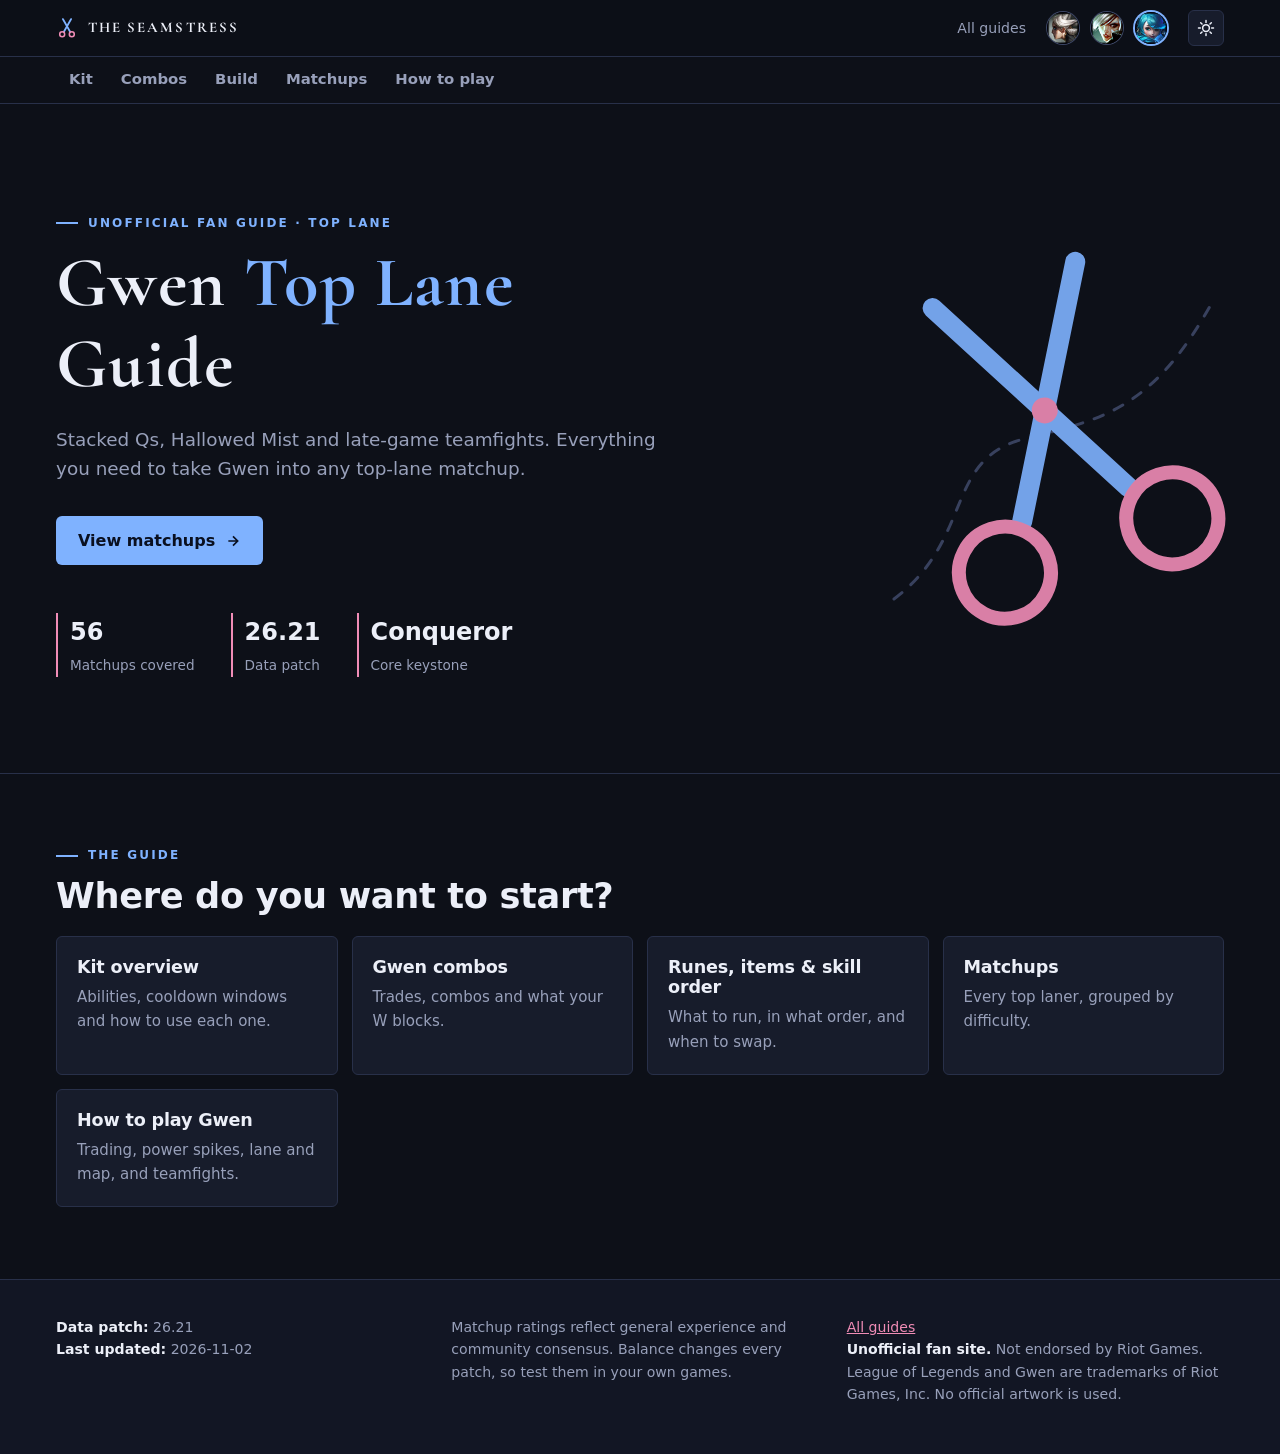
